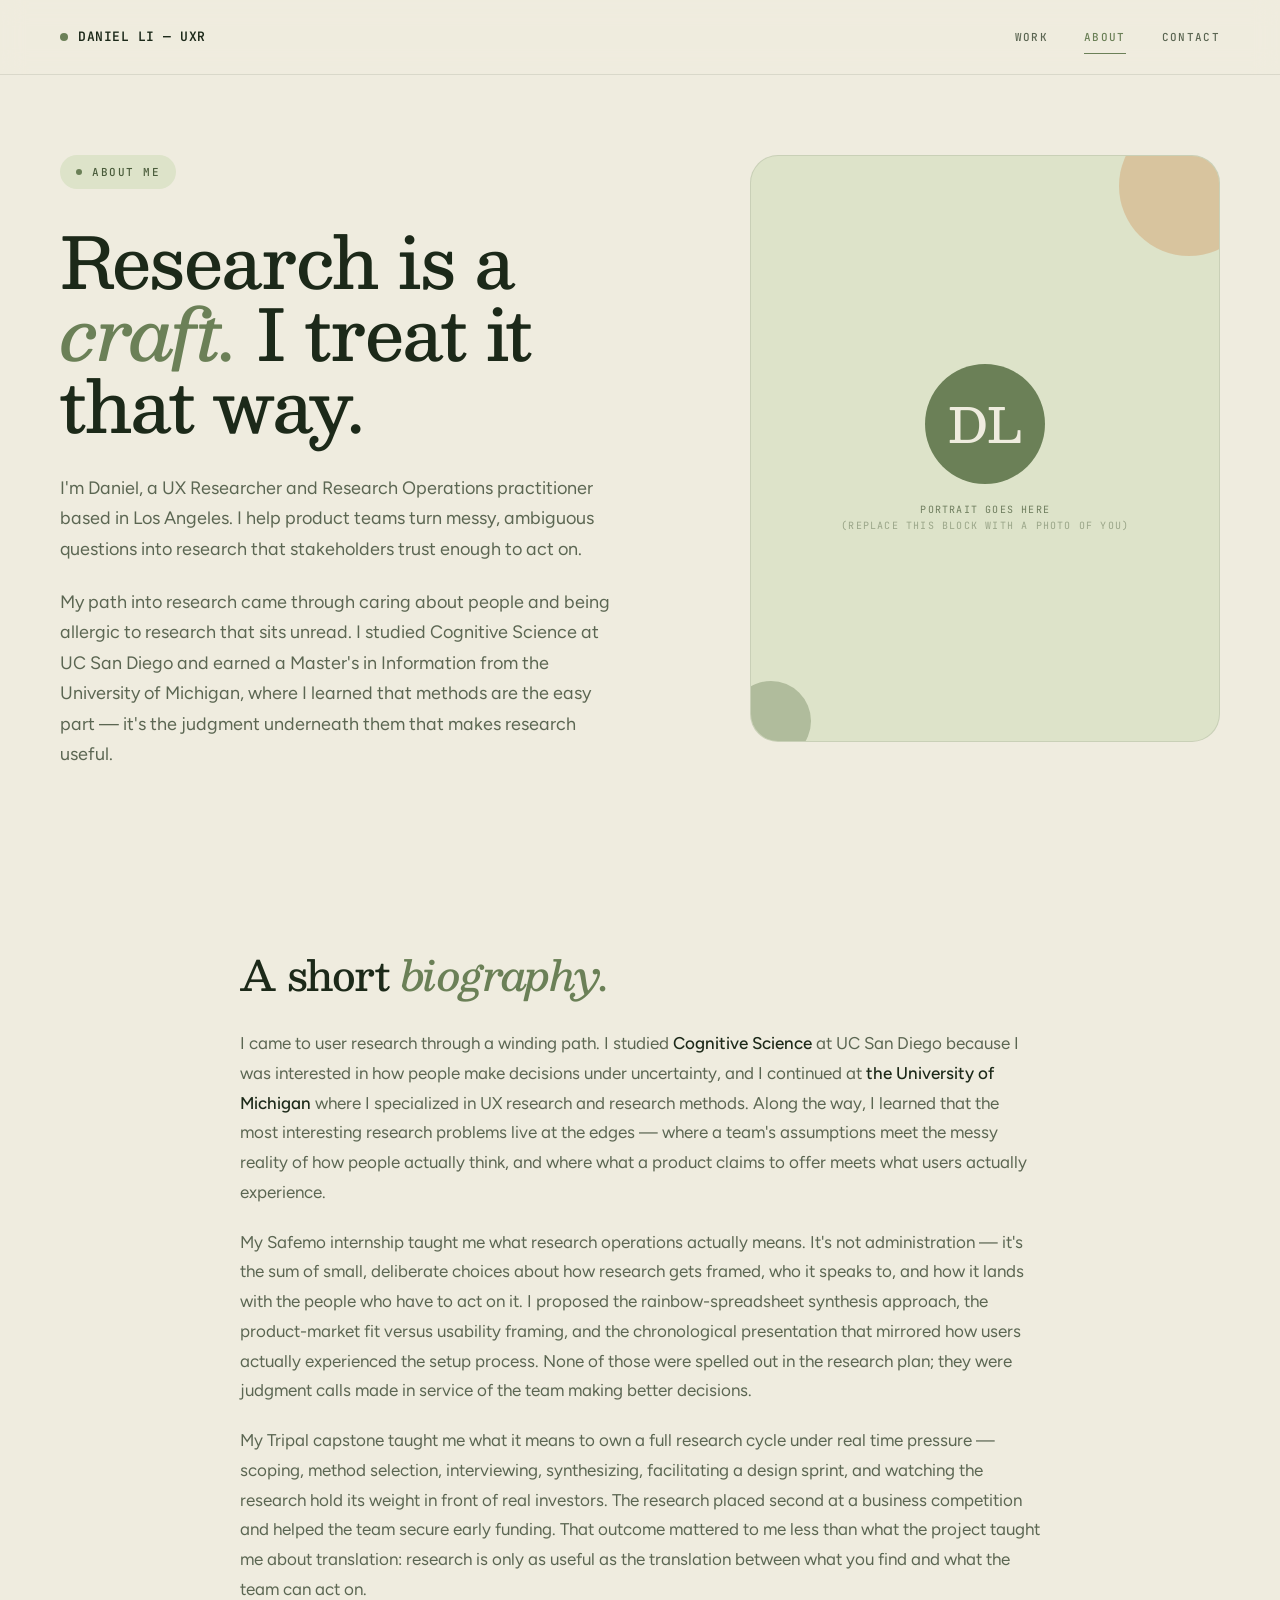
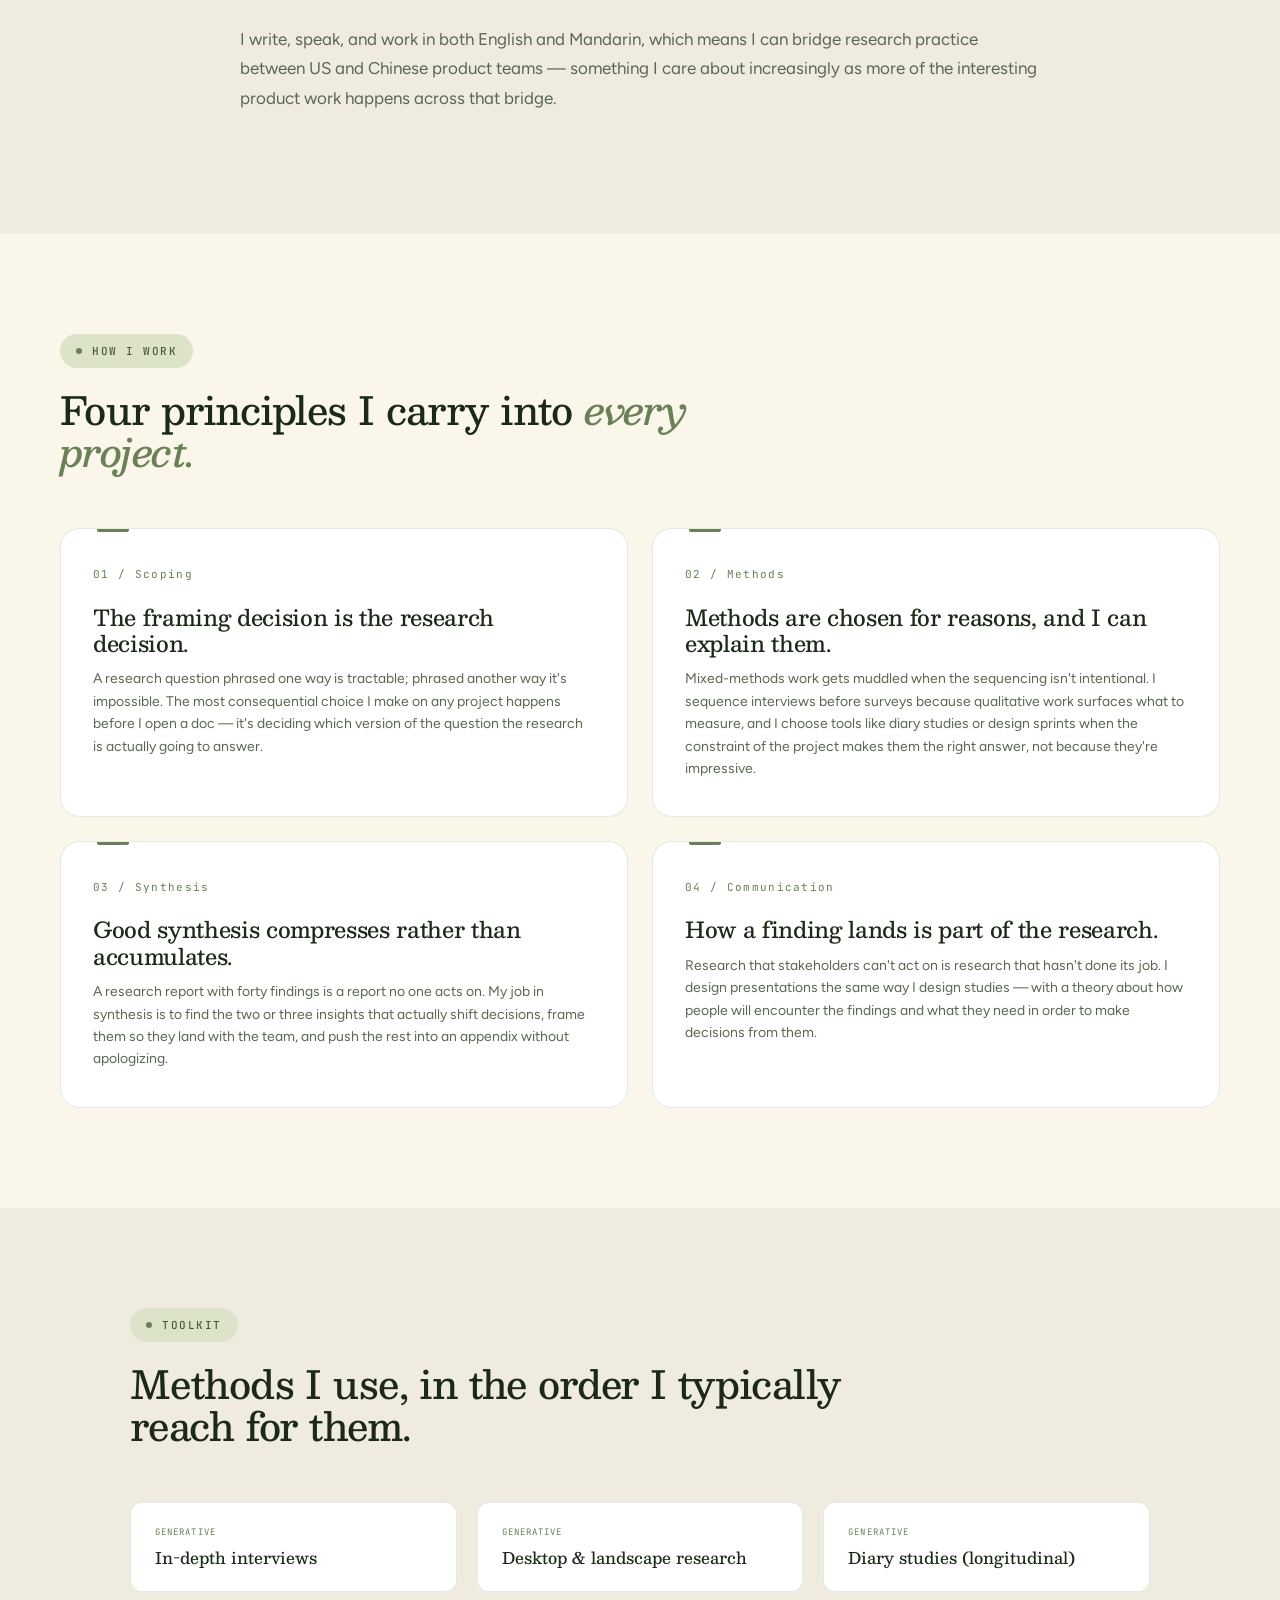
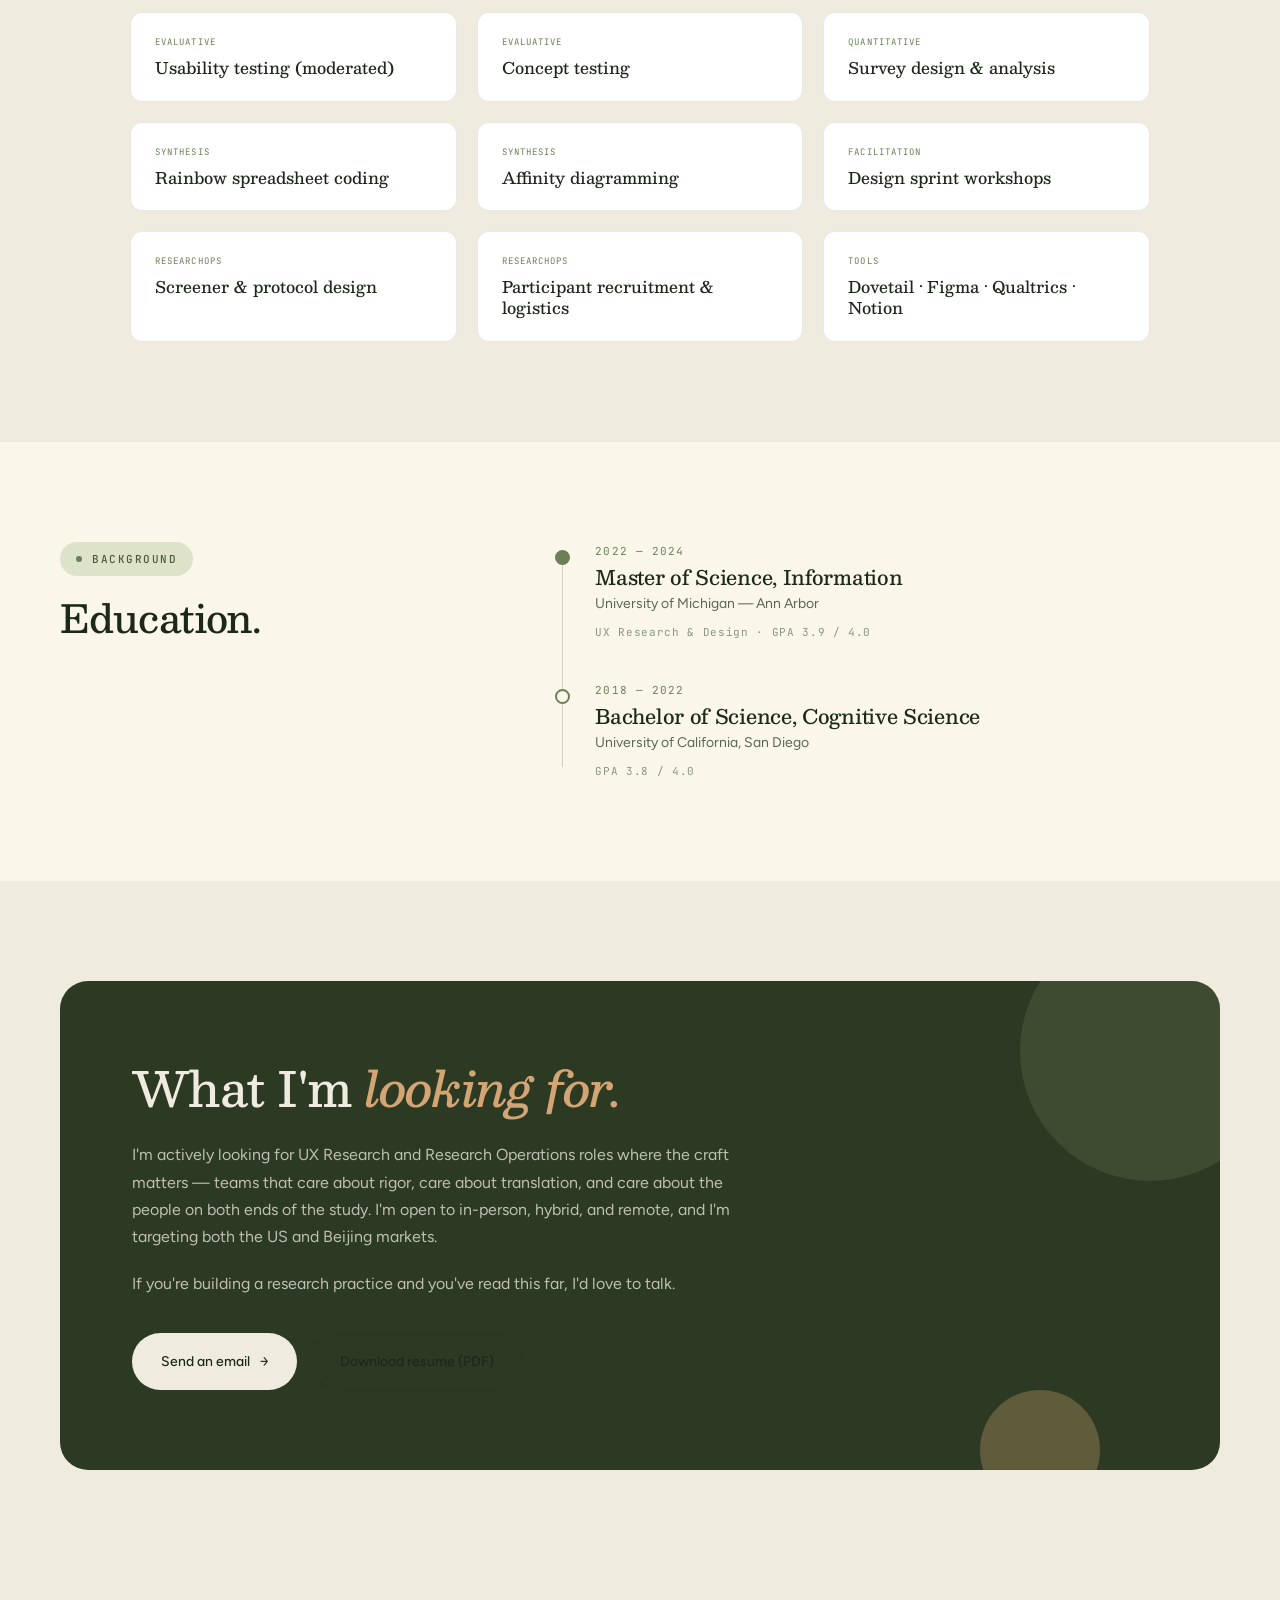
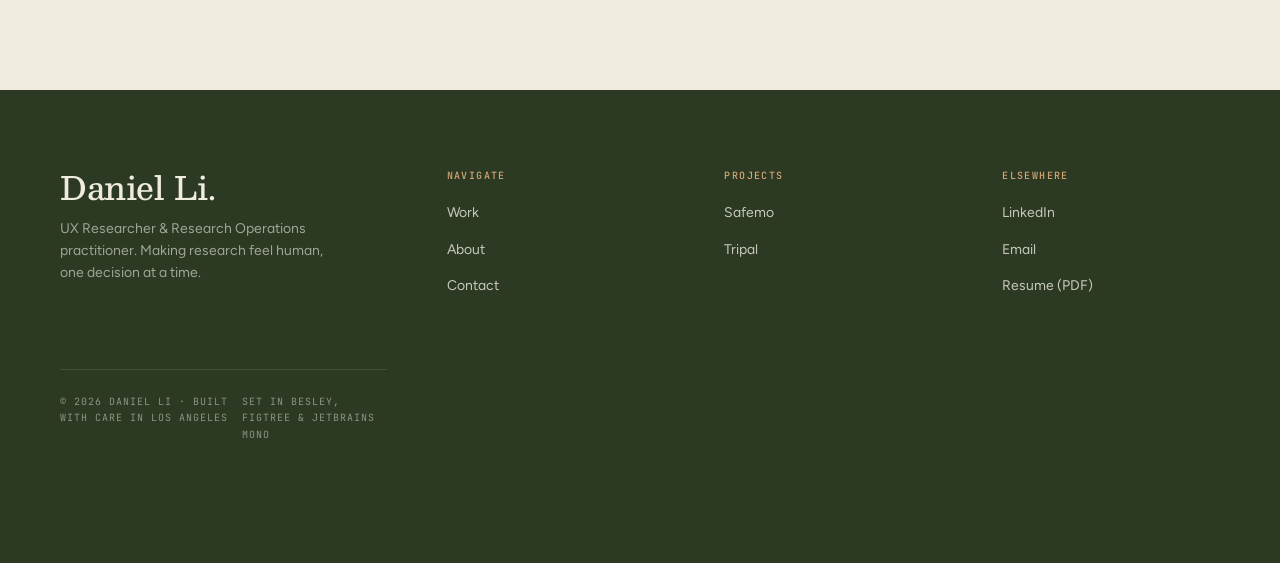
==== about.html @ e018b762 "Add files via upload" ====
<!DOCTYPE html>
<html lang="en">
<head>
<meta charset="UTF-8">
<meta name="viewport" content="width=device-width, initial-scale=1.0">
<title>About — Daniel Li</title>
<meta name="description" content="About Daniel Li — UX Researcher and Research Operations practitioner. Background, approach, methods, and what I'm looking for.">
<link rel="preconnect" href="https://fonts.googleapis.com">
<link rel="preconnect" href="https://fonts.gstatic.com" crossorigin>
<link href="https://fonts.googleapis.com/css2?family=Besley:ital,wght@0,400;0,500;0,600;0,700;1,400;1,500;1,600&family=Figtree:wght@400;500;600;700&family=JetBrains+Mono:wght@400;500;600&display=swap" rel="stylesheet">
<link rel="stylesheet" href="styles.css">
<style>
  /* -------- About Hero -------- */
  .about-hero {
    padding: 80px 0 60px;
  }
  .about-hero .container {
    display: grid;
    grid-template-columns: 1.3fr 1fr;
    gap: 80px;
    align-items: start;
  }
  .about-hero .text .eyebrow { margin-bottom: 36px; }
  .about-hero h1 {
    font-size: clamp(2.75rem, 5.5vw, 4.75rem);
    line-height: 1.02;
    letter-spacing: -0.02em;
    margin-bottom: 32px;
    max-width: 720px;
  }
  .about-hero h1 em { color: var(--primary); }
  .about-hero .lede {
    font-size: 18px;
    line-height: 1.7;
    color: var(--ink-2);
    max-width: 560px;
    margin-bottom: 22px;
  }

  /* Portrait placeholder */
  .portrait-frame {
    position: relative;
    aspect-ratio: 4 / 5;
    border-radius: var(--radius-xl);
    overflow: hidden;
    background: var(--bg-sage);
    border: 1px solid var(--border);
  }
  .portrait-frame .placeholder {
    position: absolute;
    inset: 0;
    display: flex;
    flex-direction: column;
    align-items: center;
    justify-content: center;
    gap: 18px;
    color: var(--primary-dark);
    text-align: center;
    padding: 32px;
  }
  .portrait-frame .placeholder .avatar {
    width: 120px;
    height: 120px;
    border-radius: 50%;
    background: var(--primary);
    display: flex;
    align-items: center;
    justify-content: center;
    font-family: var(--font-display);
    font-size: 3rem;
    font-weight: 500;
    color: var(--bg);
  }
  .portrait-frame .placeholder .note {
    font-family: var(--font-mono);
    font-size: 10px;
    letter-spacing: 0.12em;
    text-transform: uppercase;
    color: var(--primary-dark);
    opacity: 0.75;
    line-height: 1.6;
  }
  .portrait-frame .decor-a {
    position: absolute;
    top: -40px;
    right: -40px;
    width: 140px;
    height: 140px;
    border-radius: 50%;
    background: var(--accent);
    opacity: 0.5;
  }
  .portrait-frame .decor-b {
    position: absolute;
    bottom: -20px;
    left: -20px;
    width: 80px;
    height: 80px;
    border-radius: 50%;
    background: var(--primary);
    opacity: 0.4;
  }

  /* -------- Bio sections -------- */
  .bio-section {
    padding: 100px 0;
  }
  .bio-section .container {
    max-width: 880px;
  }
  .bio-section h2 {
    font-size: clamp(1.875rem, 3.2vw, 2.75rem);
    margin-bottom: 32px;
  }
  .bio-section h2 em { color: var(--primary); }
  .bio-section p {
    font-size: 17px;
    line-height: 1.75;
    color: var(--ink-2);
    margin-bottom: 1.25rem;
  }
  .bio-section p strong { color: var(--ink); font-weight: 500; }

  /* -------- Section headers -------- */
  .section-head {
    margin-bottom: 56px;
  }
  .section-head .eyebrow { margin-bottom: 20px; }
  .section-head h2 {
    font-size: clamp(1.75rem, 3vw, 2.5rem);
    max-width: 720px;
  }

  /* -------- Approach (expanded) -------- */
  .approach-deep {
    padding: 100px 0;
    background: var(--bg-alt);
  }
  .approach-grid {
    display: grid;
    grid-template-columns: repeat(2, 1fr);
    gap: 24px;
  }
  .approach-tile {
    background: var(--bg-card);
    border: 1px solid var(--border);
    border-radius: var(--radius-lg);
    padding: 36px 32px;
    position: relative;
  }
  .approach-tile .num {
    font-family: var(--font-mono);
    font-size: 11px;
    letter-spacing: 0.12em;
    color: var(--primary);
    margin-bottom: 20px;
    display: block;
  }
  .approach-tile h3 {
    font-family: var(--font-display);
    font-size: 1.375rem;
    font-weight: 500;
    margin-bottom: 12px;
    line-height: 1.2;
  }
  .approach-tile p {
    font-size: 14px;
    line-height: 1.6;
    color: var(--ink-2);
    margin: 0;
  }
  .approach-tile .accent-line {
    position: absolute;
    top: 0;
    left: 36px;
    width: 32px;
    height: 3px;
    background: var(--primary);
    border-radius: 0 0 2px 2px;
  }

  /* -------- Methods -------- */
  .methods-section {
    padding: 100px 0;
  }
  .methods-section .container {
    max-width: 1100px;
  }
  .methods-grid {
    display: grid;
    grid-template-columns: repeat(3, 1fr);
    gap: 20px;
  }
  .method-pill {
    padding: 22px 24px;
    background: var(--bg-card);
    border: 1px solid var(--border);
    border-radius: var(--radius-md);
    transition: border-color 0.3s, background 0.3s;
  }
  .method-pill:hover {
    border-color: var(--primary);
    background: var(--bg-sage);
  }
  .method-pill .method-label {
    font-family: var(--font-mono);
    font-size: 9px;
    letter-spacing: 0.12em;
    text-transform: uppercase;
    color: var(--primary);
    margin-bottom: 8px;
  }
  .method-pill .method-name {
    font-family: var(--font-display);
    font-size: 1rem;
    font-weight: 500;
    color: var(--ink);
    line-height: 1.3;
  }

  /* -------- Education / Timeline -------- */
  .edu-section {
    padding: 100px 0;
    background: var(--bg-alt);
  }
  .edu-section .container {
    display: grid;
    grid-template-columns: 1fr 1.6fr;
    gap: 80px;
  }
  .edu-timeline {
    position: relative;
  }
  .edu-timeline::before {
    content: '';
    position: absolute;
    left: 7px;
    top: 14px;
    bottom: 14px;
    width: 1px;
    background: var(--border-strong);
  }
  .edu-item {
    position: relative;
    padding-left: 40px;
    padding-bottom: 40px;
  }
  .edu-item:last-child { padding-bottom: 0; }
  .edu-item::before {
    content: '';
    position: absolute;
    left: 0;
    top: 8px;
    width: 15px;
    height: 15px;
    border-radius: 50%;
    background: var(--bg-alt);
    border: 2px solid var(--primary);
  }
  .edu-item:first-child::before {
    background: var(--primary);
  }
  .edu-item .edu-year {
    font-family: var(--font-mono);
    font-size: 11px;
    letter-spacing: 0.1em;
    color: var(--primary);
    margin-bottom: 6px;
  }
  .edu-item h4 {
    font-family: var(--font-display);
    font-size: 1.25rem;
    font-weight: 500;
    margin-bottom: 4px;
  }
  .edu-item .school {
    font-size: 14px;
    color: var(--ink-2);
    margin-bottom: 8px;
  }
  .edu-item .gpa {
    font-family: var(--font-mono);
    font-size: 11px;
    color: var(--ink-3);
    letter-spacing: 0.06em;
  }

  /* -------- What I'm looking for -------- */
  .looking-section {
    padding: 100px 0;
  }
  .looking-section .inner {
    background: var(--primary-deep);
    color: var(--bg);
    border-radius: var(--radius-xl);
    padding: 80px 72px;
    position: relative;
    overflow: hidden;
  }
  .looking-section .inner h2 {
    color: var(--bg);
    font-size: clamp(2rem, 3.8vw, 3rem);
    max-width: 720px;
    margin-bottom: 28px;
    position: relative;
    z-index: 1;
  }
  .looking-section .inner h2 em { color: var(--accent); }
  .looking-section .inner p {
    font-size: 16px;
    color: rgba(239, 236, 223, 0.75);
    max-width: 620px;
    line-height: 1.7;
    margin-bottom: 1.25rem;
    position: relative;
    z-index: 1;
  }
  .looking-section .inner .decor-a {
    position: absolute;
    top: -60px;
    right: -60px;
    width: 260px;
    height: 260px;
    border-radius: 50%;
    background: var(--primary);
    opacity: 0.25;
  }
  .looking-section .inner .decor-b {
    position: absolute;
    bottom: -40px;
    right: 120px;
    width: 120px;
    height: 120px;
    border-radius: 50%;
    background: var(--accent);
    opacity: 0.3;
  }
  .looking-section .cta-row {
    display: flex;
    gap: 14px;
    margin-top: 36px;
    flex-wrap: wrap;
    position: relative;
    z-index: 1;
  }
  .looking-section .btn-primary {
    background: var(--bg);
    color: var(--ink);
  }
  .looking-section .btn-primary:hover {
    background: var(--accent);
  }

  /* -------- Responsive -------- */
  @media (max-width: 980px) {
    .about-hero { padding: 50px 0 40px; }
    .about-hero .container {
      grid-template-columns: 1fr;
      gap: 50px;
    }
    .portrait-frame { max-width: 440px; }
    .bio-section, .approach-deep, .methods-section, .edu-section, .looking-section { padding: 70px 0; }
    .approach-grid { grid-template-columns: 1fr; }
    .methods-grid { grid-template-columns: repeat(2, 1fr); }
    .edu-section .container {
      grid-template-columns: 1fr;
      gap: 40px;
    }
    .looking-section .inner { padding: 56px 40px; }
  }
  @media (max-width: 600px) {
    .methods-grid { grid-template-columns: 1fr; }
  }
</style>
</head>
<body>

<!-- ============ HEADER ============ -->
<header class="site-header">
  <nav class="nav">
    <a href="index.html" class="nav-logo">Daniel Li — UXR</a>
    <div class="nav-links">
      <a href="index.html">Work</a>
      <a href="about.html" class="active">About</a>
      <a href="contact.html">Contact</a>
    </div>
  </nav>
</header>

<!-- ============ HERO ============ -->
<section class="about-hero">
  <div class="container">
    <div class="text">
      <div class="eyebrow">About me</div>
      <h1>Research is a <em>craft.</em> I treat it that way.</h1>
      <p class="lede">I'm Daniel, a UX Researcher and Research Operations practitioner based in Los Angeles. I help product teams turn messy, ambiguous questions into research that stakeholders trust enough to act on.</p>
      <p class="lede">My path into research came through caring about people and being allergic to research that sits unread. I studied Cognitive Science at UC San Diego and earned a Master's in Information from the University of Michigan, where I learned that methods are the easy part — it's the judgment underneath them that makes research useful.</p>
    </div>
    <div class="portrait-frame">
      <div class="decor-a"></div>
      <div class="decor-b"></div>
      <div class="placeholder">
        <div class="avatar">DL</div>
        <div class="note">
          Portrait goes here<br>
          <span style="opacity: 0.6;">(replace this block with a photo of you)</span>
        </div>
      </div>
    </div>
  </div>
</section>

<!-- ============ BIO ============ -->
<section class="bio-section">
  <div class="container">
    <h2>A short <em>biography.</em></h2>
    <p>I came to user research through a winding path. I studied <strong>Cognitive Science</strong> at UC San Diego because I was interested in how people make decisions under uncertainty, and I continued at <strong>the University of Michigan</strong> where I specialized in UX research and research methods. Along the way, I learned that the most interesting research problems live at the edges — where a team's assumptions meet the messy reality of how people actually think, and where what a product claims to offer meets what users actually experience.</p>
    <p>My Safemo internship taught me what research operations actually means. It's not administration — it's the sum of small, deliberate choices about how research gets framed, who it speaks to, and how it lands with the people who have to act on it. I proposed the rainbow-spreadsheet synthesis approach, the product-market fit versus usability framing, and the chronological presentation that mirrored how users actually experienced the setup process. None of those were spelled out in the research plan; they were judgment calls made in service of the team making better decisions.</p>
    <p>My Tripal capstone taught me what it means to own a full research cycle under real time pressure — scoping, method selection, interviewing, synthesizing, facilitating a design sprint, and watching the research hold its weight in front of real investors. The research placed second at a business competition and helped the team secure early funding. That outcome mattered to me less than what the project taught me about translation: research is only as useful as the translation between what you find and what the team can act on.</p>
    <p>I write, speak, and work in both English and Mandarin, which means I can bridge research practice between US and Chinese product teams — something I care about increasingly as more of the interesting product work happens across that bridge.</p>
  </div>
</section>

<!-- ============ APPROACH ============ -->
<section class="approach-deep">
  <div class="container">
    <div class="section-head">
      <div class="eyebrow">How I work</div>
      <h2>Four principles I carry into <em>every project.</em></h2>
    </div>
    <div class="approach-grid">
      <div class="approach-tile">
        <span class="accent-line"></span>
        <span class="num">01 / Scoping</span>
        <h3>The framing decision is the research decision.</h3>
        <p>A research question phrased one way is tractable; phrased another way it's impossible. The most consequential choice I make on any project happens before I open a doc — it's deciding which version of the question the research is actually going to answer.</p>
      </div>
      <div class="approach-tile">
        <span class="accent-line"></span>
        <span class="num">02 / Methods</span>
        <h3>Methods are chosen for reasons, and I can explain them.</h3>
        <p>Mixed-methods work gets muddled when the sequencing isn't intentional. I sequence interviews before surveys because qualitative work surfaces what to measure, and I choose tools like diary studies or design sprints when the constraint of the project makes them the right answer, not because they're impressive.</p>
      </div>
      <div class="approach-tile">
        <span class="accent-line"></span>
        <span class="num">03 / Synthesis</span>
        <h3>Good synthesis compresses rather than accumulates.</h3>
        <p>A research report with forty findings is a report no one acts on. My job in synthesis is to find the two or three insights that actually shift decisions, frame them so they land with the team, and push the rest into an appendix without apologizing.</p>
      </div>
      <div class="approach-tile">
        <span class="accent-line"></span>
        <span class="num">04 / Communication</span>
        <h3>How a finding lands is part of the research.</h3>
        <p>Research that stakeholders can't act on is research that hasn't done its job. I design presentations the same way I design studies — with a theory about how people will encounter the findings and what they need in order to make decisions from them.</p>
      </div>
    </div>
  </div>
</section>

<!-- ============ METHODS ============ -->
<section class="methods-section">
  <div class="container">
    <div class="section-head">
      <div class="eyebrow">Toolkit</div>
      <h2>Methods I use, in the order I typically reach for them.</h2>
    </div>
    <div class="methods-grid">
      <div class="method-pill">
        <div class="method-label">Generative</div>
        <div class="method-name">In-depth interviews</div>
      </div>
      <div class="method-pill">
        <div class="method-label">Generative</div>
        <div class="method-name">Desktop &amp; landscape research</div>
      </div>
      <div class="method-pill">
        <div class="method-label">Generative</div>
        <div class="method-name">Diary studies (longitudinal)</div>
      </div>
      <div class="method-pill">
        <div class="method-label">Evaluative</div>
        <div class="method-name">Usability testing (moderated)</div>
      </div>
      <div class="method-pill">
        <div class="method-label">Evaluative</div>
        <div class="method-name">Concept testing</div>
      </div>
      <div class="method-pill">
        <div class="method-label">Quantitative</div>
        <div class="method-name">Survey design &amp; analysis</div>
      </div>
      <div class="method-pill">
        <div class="method-label">Synthesis</div>
        <div class="method-name">Rainbow spreadsheet coding</div>
      </div>
      <div class="method-pill">
        <div class="method-label">Synthesis</div>
        <div class="method-name">Affinity diagramming</div>
      </div>
      <div class="method-pill">
        <div class="method-label">Facilitation</div>
        <div class="method-name">Design sprint workshops</div>
      </div>
      <div class="method-pill">
        <div class="method-label">ResearchOps</div>
        <div class="method-name">Screener &amp; protocol design</div>
      </div>
      <div class="method-pill">
        <div class="method-label">ResearchOps</div>
        <div class="method-name">Participant recruitment &amp; logistics</div>
      </div>
      <div class="method-pill">
        <div class="method-label">Tools</div>
        <div class="method-name">Dovetail · Figma · Qualtrics · Notion</div>
      </div>
    </div>
  </div>
</section>

<!-- ============ EDUCATION ============ -->
<section class="edu-section">
  <div class="container">
    <div>
      <div class="section-head" style="margin-bottom: 0;">
        <div class="eyebrow">Background</div>
        <h2>Education.</h2>
      </div>
    </div>
    <div class="edu-timeline">
      <div class="edu-item">
        <div class="edu-year">2022 — 2024</div>
        <h4>Master of Science, Information</h4>
        <div class="school">University of Michigan — Ann Arbor</div>
        <div class="gpa">UX Research &amp; Design · GPA 3.9 / 4.0</div>
      </div>
      <div class="edu-item">
        <div class="edu-year">2018 — 2022</div>
        <h4>Bachelor of Science, Cognitive Science</h4>
        <div class="school">University of California, San Diego</div>
        <div class="gpa">GPA 3.8 / 4.0</div>
      </div>
    </div>
  </div>
</section>

<!-- ============ LOOKING FOR ============ -->
<section class="looking-section">
  <div class="container">
    <div class="inner">
      <h2>What I'm <em>looking for.</em></h2>
      <p>I'm actively looking for UX Research and Research Operations roles where the craft matters — teams that care about rigor, care about translation, and care about the people on both ends of the study. I'm open to in-person, hybrid, and remote, and I'm targeting both the US and Beijing markets.</p>
      <p>If you're building a research practice and you've read this far, I'd love to talk.</p>
      <div class="cta-row">
        <a href="mailto:your.email@example.com" class="btn btn-primary">Send an email <span class="arrow">→</span></a>
        <a href="#" class="btn btn-secondary">Download resume (PDF)</a>
      </div>
      <div class="decor-a"></div>
      <div class="decor-b"></div>
    </div>
  </div>
</section>

<!-- ============ FOOTER ============ -->
<footer class="site-footer">
  <div class="container">
    <div class="footer-intro">
      <h3>Daniel Li.</h3>
      <p class="tagline">UX Researcher &amp; Research Operations practitioner. Making research feel human, one decision at a time.</p>
    </div>
    <div class="footer-col">
      <h4>Navigate</h4>
      <ul>
        <li><a href="index.html">Work</a></li>
        <li><a href="about.html">About</a></li>
        <li><a href="contact.html">Contact</a></li>
      </ul>
    </div>
    <div class="footer-col">
      <h4>Projects</h4>
      <ul>
        <li><a href="safemo.html">Safemo</a></li>
        <li><a href="tripal.html">Tripal</a></li>
      </ul>
    </div>
    <div class="footer-col">
      <h4>Elsewhere</h4>
      <ul>
        <li><a href="#">LinkedIn</a></li>
        <li><a href="#">Email</a></li>
        <li><a href="#">Resume (PDF)</a></li>
      </ul>
    </div>
    <div class="colophon">
      <span>© 2026 Daniel Li · Built with care in Los Angeles</span>
      <span>Set in Besley, Figtree &amp; JetBrains Mono</span>
    </div>
  </div>
</footer>

</body>
</html>
---- styles.css ----
/* ==========================================================================
   DANIEL LI — UXR PORTFOLIO
   Shared stylesheet · Palette C: Moss & Oat
   ========================================================================== */

/* -------- CSS Variables -------- */
:root {
  /* Color — Moss & Oat palette */
  --bg:            #EFECDF;
  --bg-alt:        #FAF7EA;
  --bg-card:       #FFFFFF;
  --bg-sage:       #DDE3C9;
  --bg-apricot:    #F5E4CE;

  --primary:       #6B8057;
  --primary-dark:  #4A5C3B;
  --primary-deep:  #2D3A23;

  --accent:        #D4A574;
  --accent-dark:   #A67840;

  --ink:           #1C2919;
  --ink-2:         #5B6652;
  --ink-3:         #8A9780;
  --ink-4:         #B5BCA8;

  --border:        rgba(28, 41, 25, 0.10);
  --border-strong: rgba(28, 41, 25, 0.18);

  /* Typography */
  --font-display: 'Besley', Georgia, serif;
  --font-body:    'Figtree', -apple-system, BlinkMacSystemFont, sans-serif;
  --font-mono:    'JetBrains Mono', 'Courier New', monospace;

  /* Scale */
  --radius-sm: 4px;
  --radius-md: 12px;
  --radius-lg: 20px;
  --radius-xl: 28px;
  --radius-pill: 999px;

  --container: 1240px;
  --container-narrow: 880px;
}

/* -------- Reset -------- */
*, *::before, *::after {
  margin: 0;
  padding: 0;
  box-sizing: border-box;
}

html {
  scroll-behavior: smooth;
  -webkit-text-size-adjust: 100%;
}

body {
  font-family: var(--font-body);
  font-size: 16px;
  line-height: 1.65;
  color: var(--ink);
  background: var(--bg);
  -webkit-font-smoothing: antialiased;
  -moz-osx-font-smoothing: grayscale;
  font-feature-settings: 'ss01', 'cv11';
}

img, svg { display: block; max-width: 100%; }
a { color: inherit; text-decoration: none; }
button { font: inherit; cursor: pointer; background: none; border: none; color: inherit; }

/* -------- Typography -------- */
h1, h2, h3, h4 {
  font-family: var(--font-display);
  font-weight: 500;
  letter-spacing: -0.015em;
  line-height: 1.1;
  color: var(--ink);
}

h1 { font-size: clamp(2.5rem, 5.5vw, 5rem); }
h2 { font-size: clamp(1.875rem, 3.5vw, 2.75rem); }
h3 { font-size: clamp(1.375rem, 2vw, 1.75rem); }
h4 { font-size: 1.125rem; }

em { font-style: italic; color: var(--primary); }

p { margin-bottom: 1rem; color: var(--ink-2); }
p:last-child { margin-bottom: 0; }

/* Utility */
.container {
  max-width: var(--container);
  margin: 0 auto;
  padding: 0 40px;
}
.container-narrow {
  max-width: var(--container-narrow);
  margin: 0 auto;
  padding: 0 40px;
}

.mono-label {
  font-family: var(--font-mono);
  font-size: 11px;
  letter-spacing: 0.12em;
  text-transform: uppercase;
  color: var(--ink-3);
  font-weight: 500;
}

.eyebrow {
  display: inline-flex;
  align-items: center;
  gap: 10px;
  font-family: var(--font-mono);
  font-size: 11px;
  font-weight: 500;
  letter-spacing: 0.14em;
  text-transform: uppercase;
  color: var(--primary-dark);
  background: var(--bg-sage);
  padding: 8px 16px;
  border-radius: var(--radius-pill);
}
.eyebrow::before {
  content: '';
  width: 6px; height: 6px;
  background: var(--primary);
  border-radius: 50%;
}

/* -------- Header / Nav -------- */
.site-header {
  position: sticky;
  top: 0;
  z-index: 50;
  background: rgba(239, 236, 223, 0.88);
  backdrop-filter: blur(12px);
  -webkit-backdrop-filter: blur(12px);
  border-bottom: 1px solid var(--border);
}
.nav {
  max-width: var(--container);
  margin: 0 auto;
  padding: 22px 40px;
  display: flex;
  justify-content: space-between;
  align-items: center;
}
.nav-logo {
  font-family: var(--font-mono);
  font-size: 13px;
  font-weight: 600;
  letter-spacing: 0.04em;
  text-transform: uppercase;
  color: var(--ink);
  display: inline-flex;
  align-items: center;
  gap: 10px;
}
.nav-logo::before {
  content: '';
  width: 8px; height: 8px;
  background: var(--primary);
  border-radius: 50%;
}
.nav-links {
  display: flex;
  gap: 36px;
  align-items: center;
}
.nav-links a {
  font-family: var(--font-mono);
  font-size: 11px;
  font-weight: 500;
  letter-spacing: 0.12em;
  text-transform: uppercase;
  color: var(--ink-2);
  position: relative;
  padding: 6px 0;
  transition: color 0.2s;
}
.nav-links a:hover, .nav-links a.active { color: var(--primary); }
.nav-links a.active::after {
  content: '';
  position: absolute;
  bottom: -2px;
  left: 0;
  right: 0;
  height: 1px;
  background: var(--primary);
}

/* -------- Footer -------- */
.site-footer {
  background: var(--primary-deep);
  color: var(--bg);
  padding: 80px 0 40px;
  margin-top: 120px;
}
.site-footer .container {
  display: grid;
  grid-template-columns: 1.5fr 1fr 1fr 1fr;
  gap: 60px;
  margin-bottom: 80px;
}
.site-footer h3 {
  font-family: var(--font-display);
  font-size: 2rem;
  color: var(--bg);
  margin-bottom: 12px;
  font-weight: 500;
}
.site-footer .tagline {
  font-size: 14px;
  color: rgba(239, 236, 223, 0.6);
  max-width: 280px;
  line-height: 1.6;
}
.site-footer .footer-col h4 {
  font-family: var(--font-mono);
  font-size: 10px;
  font-weight: 500;
  letter-spacing: 0.14em;
  text-transform: uppercase;
  color: var(--accent);
  margin-bottom: 18px;
}
.site-footer .footer-col ul { list-style: none; }
.site-footer .footer-col ul li { margin-bottom: 10px; }
.site-footer .footer-col a {
  font-size: 14px;
  color: rgba(239, 236, 223, 0.8);
  transition: color 0.2s;
}
.site-footer .footer-col a:hover { color: var(--accent); }
.site-footer .colophon {
  border-top: 1px solid rgba(239, 236, 223, 0.12);
  padding-top: 24px;
  display: flex;
  justify-content: space-between;
  font-family: var(--font-mono);
  font-size: 10px;
  letter-spacing: 0.1em;
  text-transform: uppercase;
  color: rgba(239, 236, 223, 0.5);
}

/* -------- Buttons -------- */
.btn {
  display: inline-flex;
  align-items: center;
  gap: 10px;
  padding: 16px 28px;
  border-radius: var(--radius-pill);
  font-size: 14px;
  font-weight: 500;
  font-family: var(--font-body);
  transition: all 0.25s ease;
  border: 1px solid transparent;
  cursor: pointer;
}
.btn-primary {
  background: var(--primary-deep);
  color: var(--bg);
}
.btn-primary:hover {
  background: var(--primary);
  transform: translateY(-1px);
}
.btn-secondary {
  background: transparent;
  color: var(--ink);
  border-color: var(--border-strong);
}
.btn-secondary:hover {
  background: var(--primary-deep);
  color: var(--bg);
  border-color: var(--primary-deep);
}
.btn .arrow {
  transition: transform 0.25s;
  font-family: var(--font-mono);
}
.btn:hover .arrow { transform: translateX(3px); }

/* -------- Sections -------- */
section { position: relative; }
.section-divider {
  max-width: var(--container);
  margin: 0 auto;
  padding: 0 40px;
}
.section-divider hr {
  border: none;
  height: 1px;
  background: var(--border);
}

/* -------- Shared card component -------- */
.card {
  background: var(--bg-card);
  border: 1px solid var(--border);
  border-radius: var(--radius-lg);
  padding: 32px;
  transition: transform 0.3s ease, box-shadow 0.3s ease, border-color 0.3s ease;
}

/* -------- Responsive -------- */
@media (max-width: 900px) {
  .container, .container-narrow { padding: 0 24px; }
  .nav { padding: 18px 24px; }
  .nav-links { gap: 22px; }
  .nav-links a { font-size: 10px; }
  .site-footer { padding: 60px 0 30px; }
  .site-footer .container {
    grid-template-columns: 1fr 1fr;
    gap: 40px;
    margin-bottom: 40px;
  }
  .site-footer .footer-intro { grid-column: 1 / 3; }
  .site-footer .colophon {
    flex-direction: column;
    gap: 8px;
  }
}

@media (max-width: 600px) {
  body { font-size: 15px; }
  .nav-links { gap: 16px; }
  .nav-logo { font-size: 11px; }
  .nav-logo::before { width: 6px; height: 6px; }
}
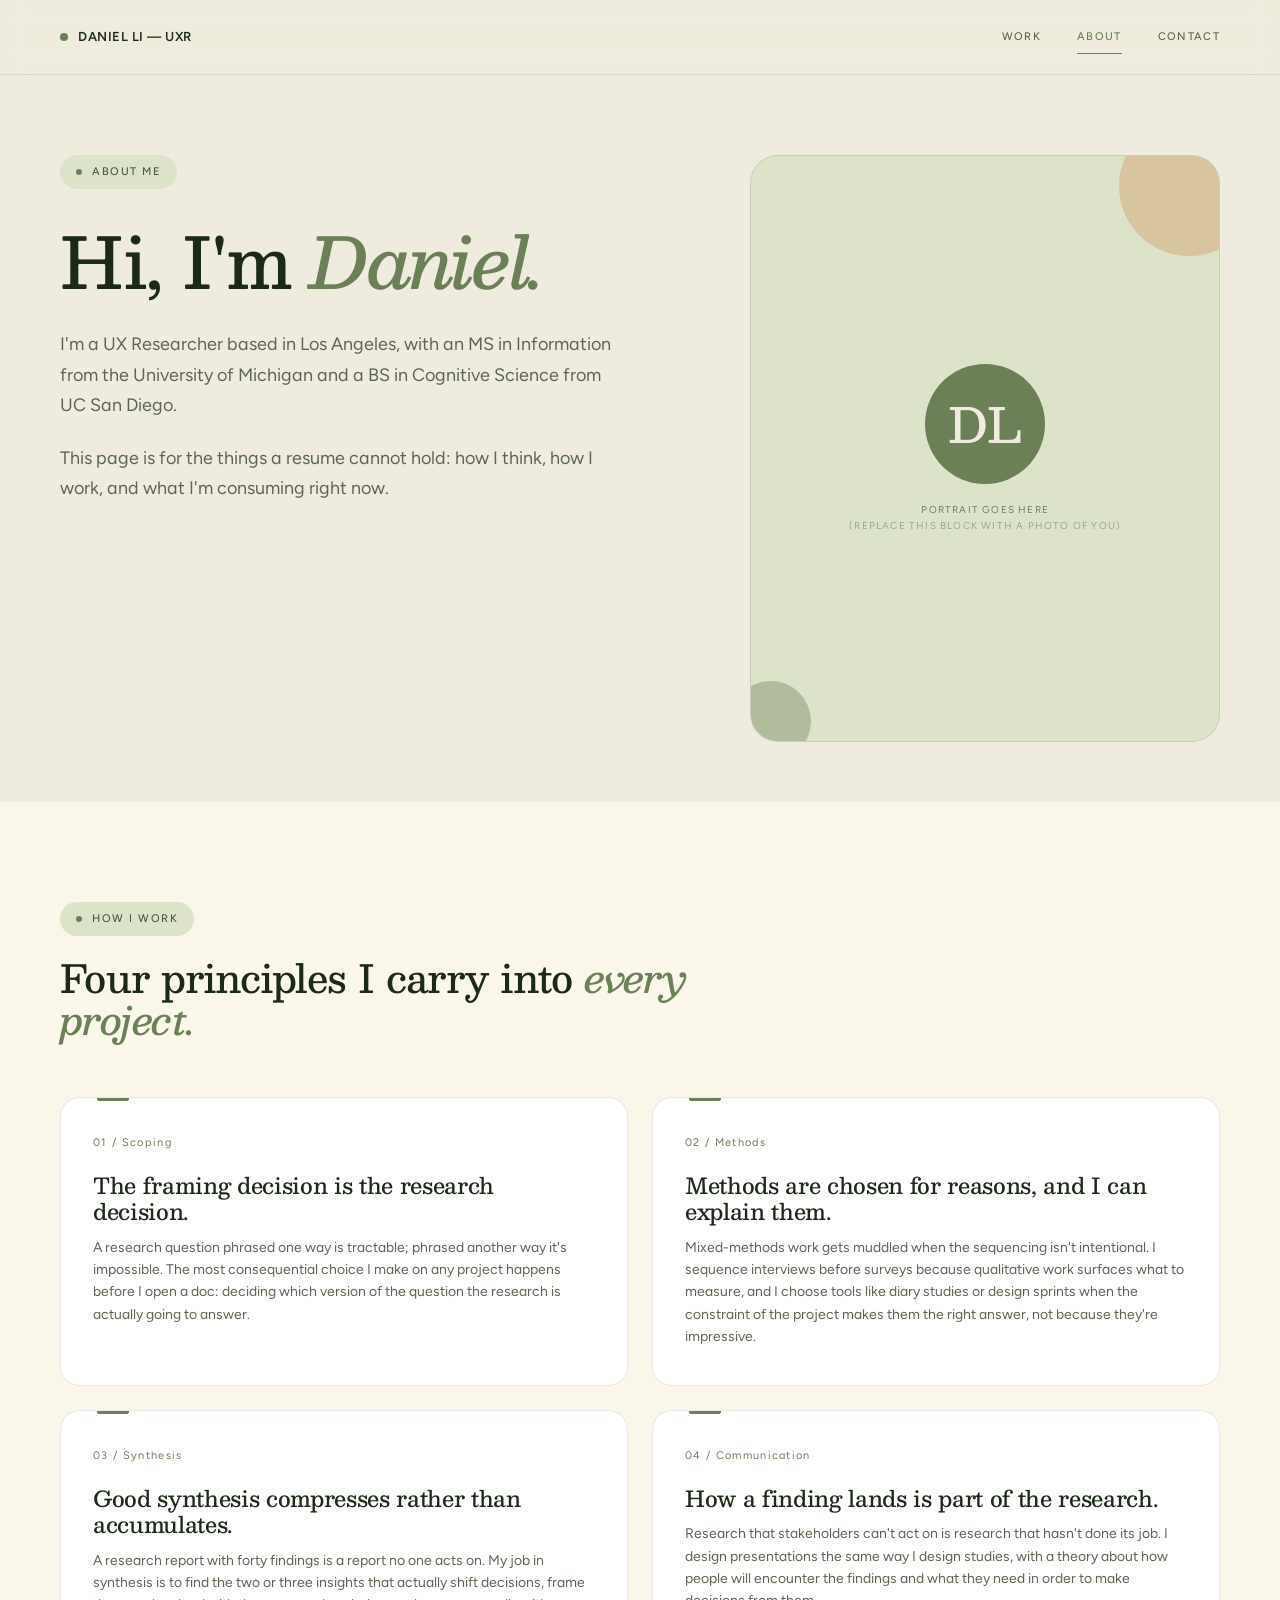
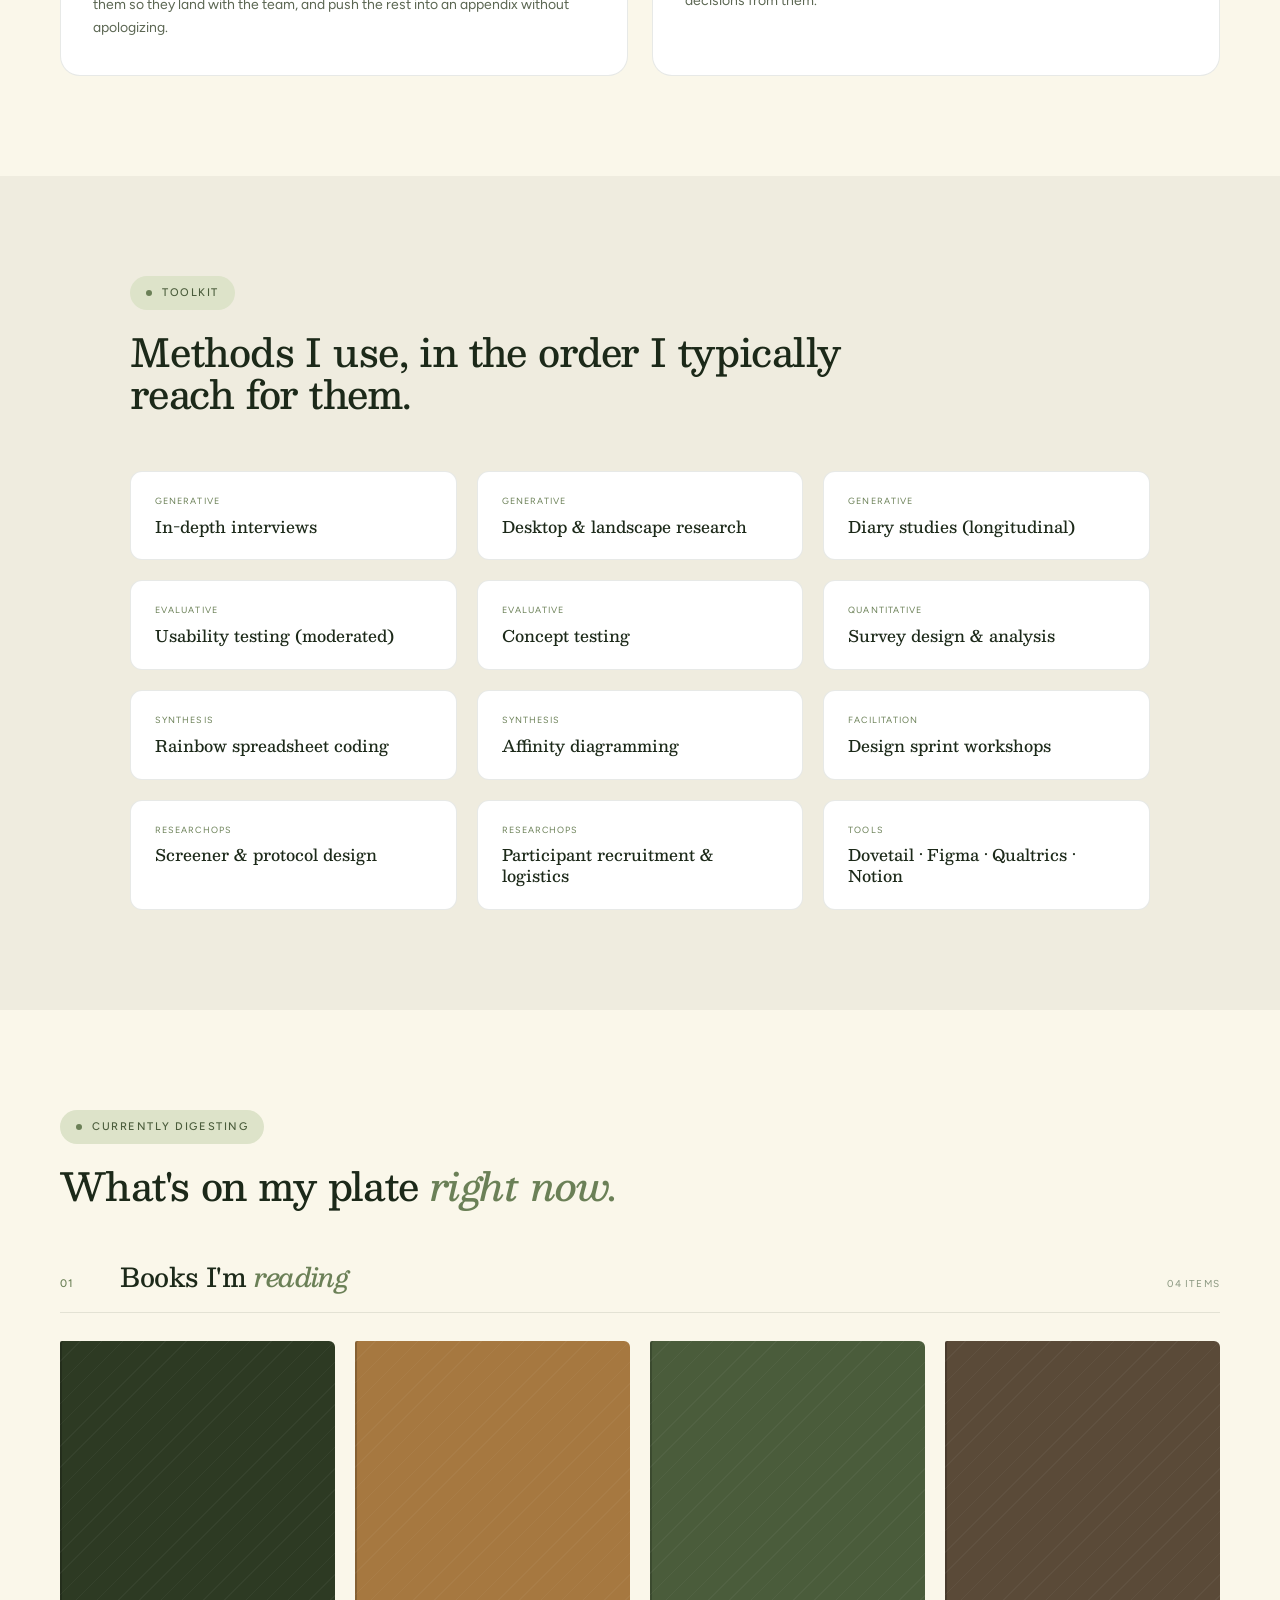
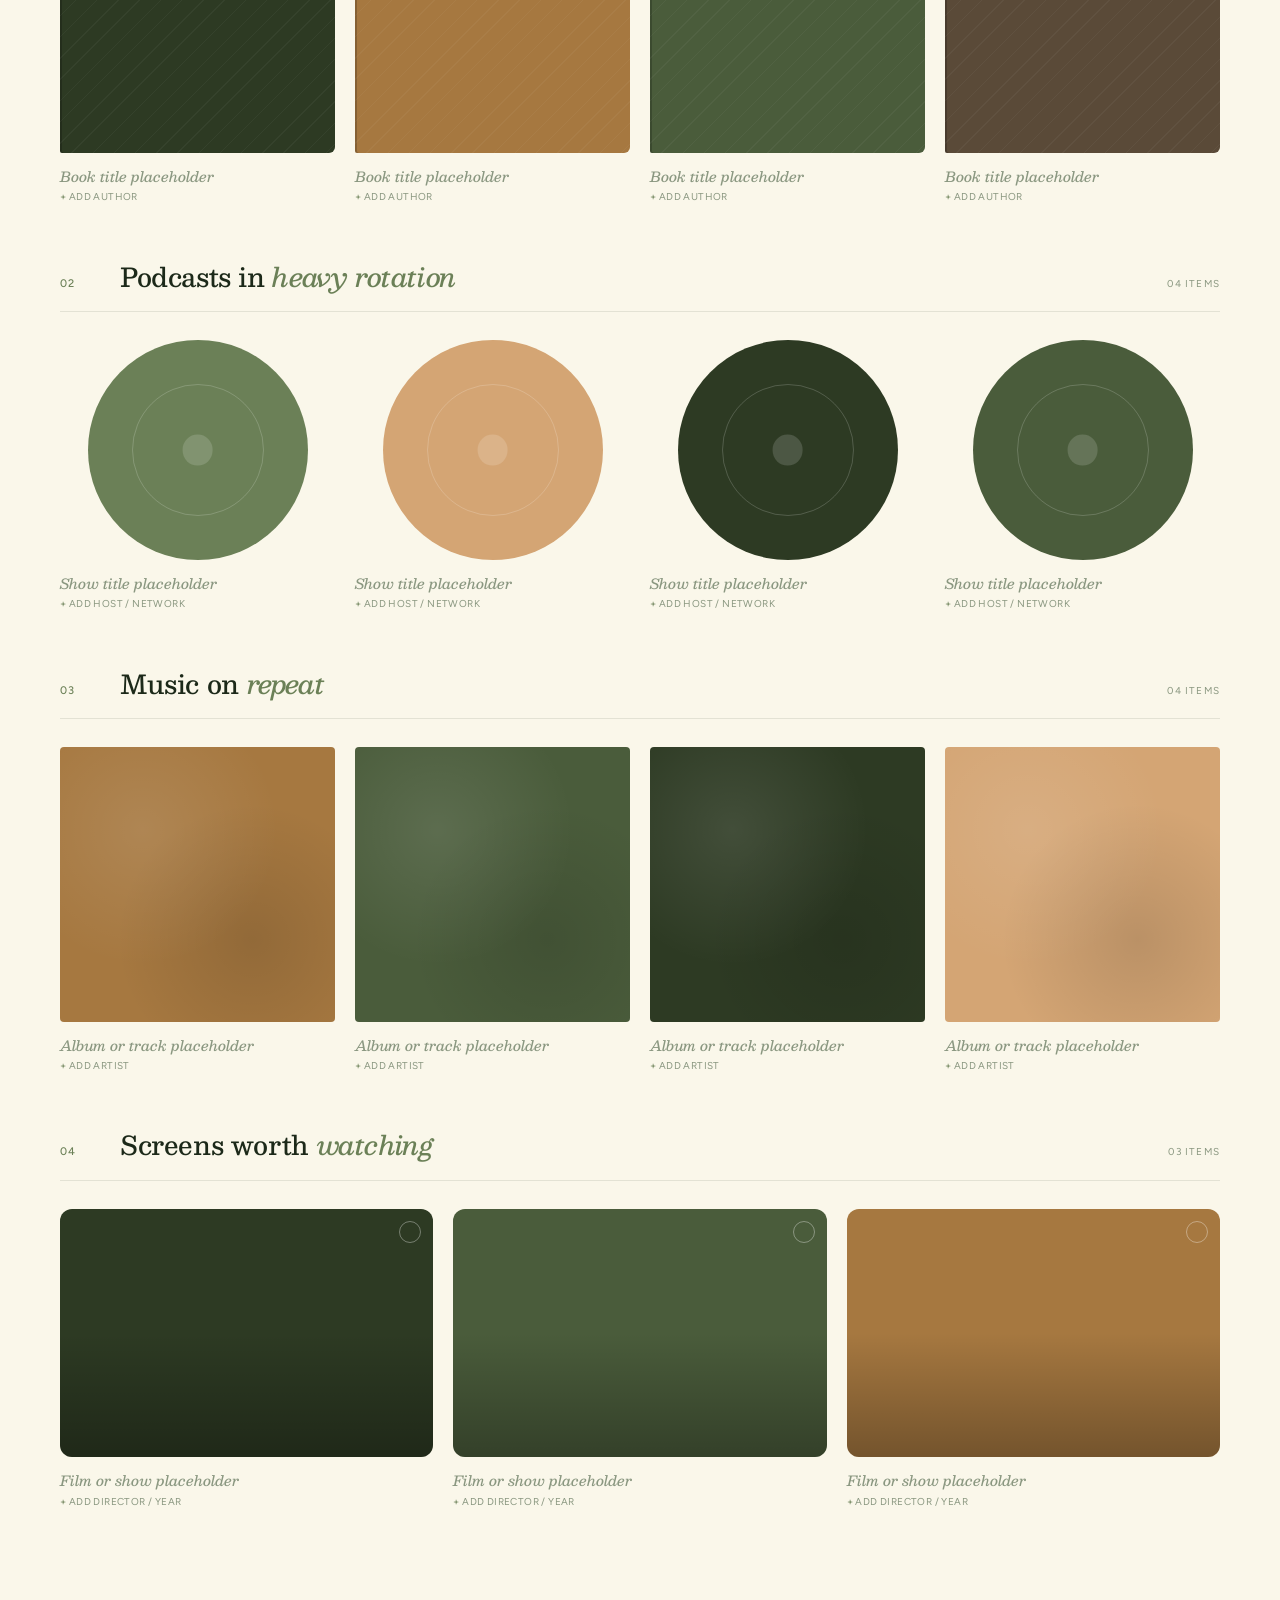
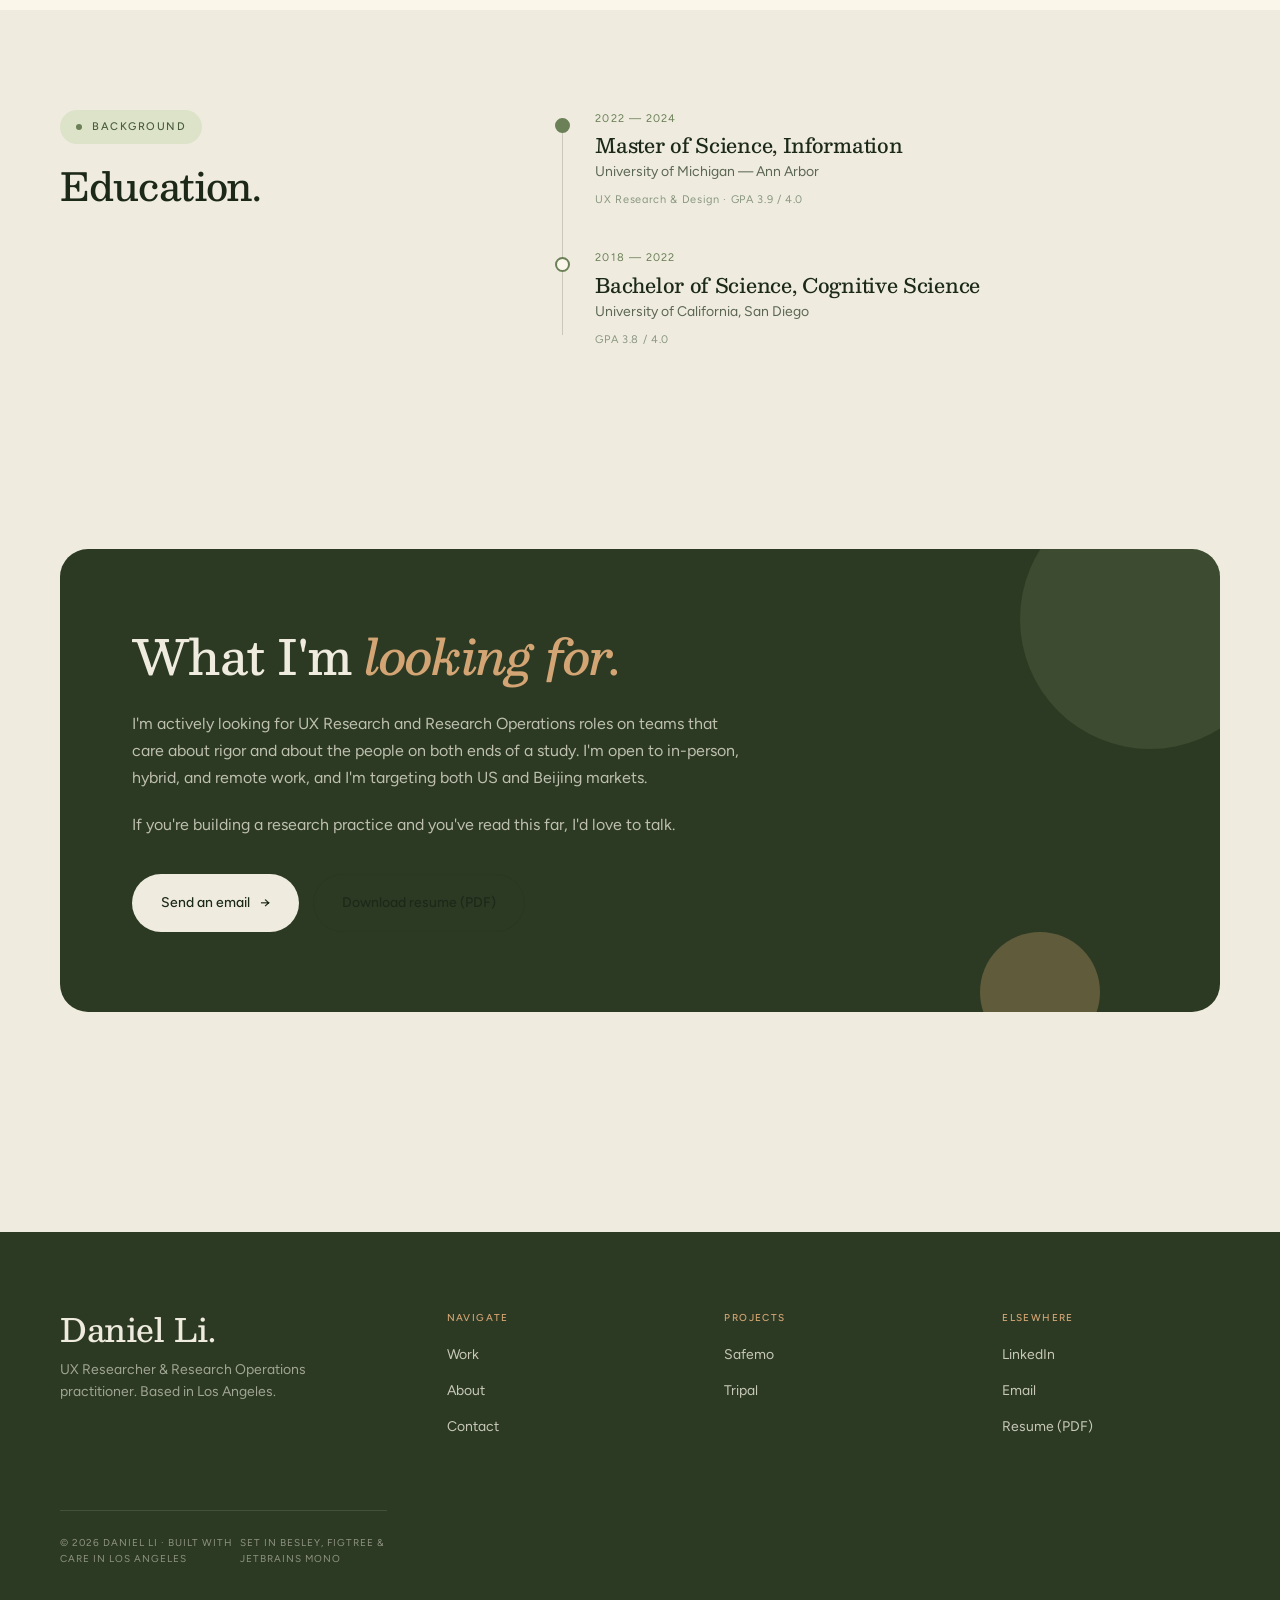
==== commit fcb1ab93: "Add files via upload" ====
--- a/about.html
+++ b/about.html
@@ -218,10 +218,214 @@
     line-height: 1.3;
   }
 
+  /* -------- What I'm Digesting -------- */
+  .digesting-section {
+    padding: 100px 0;
+    background: var(--bg-alt);
+  }
+  .digesting-category {
+    margin-bottom: 56px;
+  }
+  .digesting-category:last-child { margin-bottom: 0; }
+  .digesting-category-header {
+    display: grid;
+    grid-template-columns: 40px 1fr auto;
+    gap: 20px;
+    align-items: baseline;
+    margin-bottom: 28px;
+    padding-bottom: 18px;
+    border-bottom: 1px solid var(--border);
+  }
+  .digesting-category-header .cat-num {
+    font-family: var(--font-mono);
+    font-size: 11px;
+    letter-spacing: 0.12em;
+    color: var(--primary);
+    font-weight: 500;
+  }
+  .digesting-category-header h3 {
+    font-family: var(--font-display);
+    font-size: 1.625rem;
+    font-weight: 500;
+    line-height: 1.15;
+    color: var(--ink);
+    margin: 0;
+  }
+  .digesting-category-header h3 em {
+    color: var(--primary);
+    font-style: italic;
+  }
+  .digesting-category-header .cat-count {
+    font-family: var(--font-mono);
+    font-size: 10px;
+    letter-spacing: 0.12em;
+    text-transform: uppercase;
+    color: var(--ink-3);
+  }
+
+  .digesting-items {
+    display: grid;
+    gap: 20px;
+  }
+
+  /* Each category gets its own item shape */
+  .digesting-items.books { grid-template-columns: repeat(4, 1fr); }
+  .digesting-items.podcasts { grid-template-columns: repeat(4, 1fr); }
+  .digesting-items.music { grid-template-columns: repeat(4, 1fr); }
+  .digesting-items.film { grid-template-columns: repeat(3, 1fr); }
+
+  .dig-item {
+    cursor: pointer;
+    transition: transform 0.3s ease;
+  }
+  .dig-item:hover { transform: translateY(-3px); }
+
+  /* Book items: tall rectangles */
+  .dig-item.book .cover {
+    aspect-ratio: 2 / 3;
+    border-radius: 2px 6px 6px 2px;
+    position: relative;
+    overflow: hidden;
+    margin-bottom: 14px;
+    box-shadow: inset 2px 0 0 rgba(0, 0, 0, 0.2);
+  }
+  .dig-item.book .cover::before {
+    content: '';
+    position: absolute;
+    inset: 0;
+    background-image: repeating-linear-gradient(
+      135deg,
+      transparent 0,
+      transparent 14px,
+      rgba(255, 255, 255, 0.04) 14px,
+      rgba(255, 255, 255, 0.04) 15px
+    );
+  }
+
+  /* Podcast items: circles */
+  .dig-item.podcast .cover {
+    aspect-ratio: 1 / 1;
+    border-radius: 50%;
+    position: relative;
+    overflow: hidden;
+    margin-bottom: 14px;
+    max-width: 80%;
+    margin-left: auto;
+    margin-right: auto;
+  }
+  .dig-item.podcast .cover::before {
+    content: '';
+    position: absolute;
+    inset: 20%;
+    border-radius: 50%;
+    border: 1px solid rgba(255, 255, 255, 0.18);
+  }
+  .dig-item.podcast .cover::after {
+    content: '';
+    position: absolute;
+    top: 50%;
+    left: 50%;
+    transform: translate(-50%, -50%);
+    width: 14%;
+    height: 14%;
+    border-radius: 50%;
+    background: rgba(255, 255, 255, 0.15);
+  }
+
+  /* Music items: squares */
+  .dig-item.music .cover {
+    aspect-ratio: 1 / 1;
+    border-radius: var(--radius-sm);
+    position: relative;
+    overflow: hidden;
+    margin-bottom: 14px;
+  }
+  .dig-item.music .cover::before {
+    content: '';
+    position: absolute;
+    inset: 0;
+    background-image:
+      radial-gradient(circle at 30% 30%, rgba(255,255,255,0.1) 0%, transparent 50%),
+      radial-gradient(circle at 70% 70%, rgba(0,0,0,0.12) 0%, transparent 50%);
+  }
+
+  /* Film items: wide rectangles */
+  .dig-item.film .cover {
+    aspect-ratio: 3 / 2;
+    border-radius: var(--radius-md);
+    position: relative;
+    overflow: hidden;
+    margin-bottom: 14px;
+  }
+  .dig-item.film .cover::before {
+    content: '';
+    position: absolute;
+    inset: 0;
+    background: linear-gradient(to top, rgba(0,0,0,0.3), transparent 50%);
+  }
+  .dig-item.film .cover::after {
+    content: '';
+    position: absolute;
+    top: 12px;
+    right: 12px;
+    width: 22px;
+    height: 22px;
+    border-radius: 50%;
+    border: 1.5px solid rgba(255,255,255,0.35);
+  }
+
+  /* Color variations per item (so placeholders are visually varied) */
+  .dig-item.book:nth-child(1) .cover { background: var(--primary-deep); }
+  .dig-item.book:nth-child(2) .cover { background: var(--accent-dark); }
+  .dig-item.book:nth-child(3) .cover { background: var(--primary-dark); }
+  .dig-item.book:nth-child(4) .cover { background: #5a4a38; }
+
+  .dig-item.podcast:nth-child(1) .cover { background: var(--primary); }
+  .dig-item.podcast:nth-child(2) .cover { background: var(--accent); }
+  .dig-item.podcast:nth-child(3) .cover { background: var(--primary-deep); }
+  .dig-item.podcast:nth-child(4) .cover { background: var(--primary-dark); }
+
+  .dig-item.music:nth-child(1) .cover { background: var(--accent-dark); }
+  .dig-item.music:nth-child(2) .cover { background: var(--primary-dark); }
+  .dig-item.music:nth-child(3) .cover { background: var(--primary-deep); }
+  .dig-item.music:nth-child(4) .cover { background: var(--accent); }
+
+  .dig-item.film:nth-child(1) .cover { background: var(--primary-deep); }
+  .dig-item.film:nth-child(2) .cover { background: var(--primary-dark); }
+  .dig-item.film:nth-child(3) .cover { background: var(--accent-dark); }
+
+  .dig-item .dig-title {
+    font-family: var(--font-display);
+    font-size: 14px;
+    font-weight: 500;
+    line-height: 1.3;
+    color: var(--ink);
+    margin-bottom: 4px;
+  }
+  .dig-item .dig-meta {
+    font-family: var(--font-mono);
+    font-size: 10px;
+    letter-spacing: 0.04em;
+    color: var(--ink-3);
+    text-transform: uppercase;
+  }
+  .dig-item.placeholder .dig-title { color: var(--ink-3); font-style: italic; }
+  .dig-item.placeholder .dig-meta::before { content: "+ "; color: var(--primary); }
+
+  @media (max-width: 900px) {
+    .digesting-section { padding: 72px 0; }
+    .digesting-items.books,
+    .digesting-items.podcasts,
+    .digesting-items.music { grid-template-columns: repeat(2, 1fr); }
+    .digesting-items.film { grid-template-columns: 1fr; }
+    .digesting-category-header { grid-template-columns: 32px 1fr; }
+    .digesting-category-header .cat-count { display: none; }
+    .digesting-category-header h3 { font-size: 1.375rem; }
+  }
+
   /* -------- Education / Timeline -------- */
   .edu-section {
     padding: 100px 0;
-    background: var(--bg-alt);
   }
   .edu-section .container {
     display: grid;
@@ -392,9 +596,9 @@
   <div class="container">
     <div class="text">
       <div class="eyebrow">About me</div>
-      <h1>Research is a <em>craft.</em> I treat it that way.</h1>
-      <p class="lede">I'm Daniel, a UX Researcher and Research Operations practitioner based in Los Angeles. I help product teams turn messy, ambiguous questions into research that stakeholders trust enough to act on.</p>
-      <p class="lede">My path into research came through caring about people and being allergic to research that sits unread. I studied Cognitive Science at UC San Diego and earned a Master's in Information from the University of Michigan, where I learned that methods are the easy part — it's the judgment underneath them that makes research useful.</p>
+      <h1>Hi, I'm <em>Daniel.</em></h1>
+      <p class="lede">I'm a UX Researcher based in Los Angeles, with an MS in Information from the University of Michigan and a BS in Cognitive Science from UC San Diego.</p>
+      <p class="lede">This page is for the things a resume cannot hold: how I think, how I work, and what I'm consuming right now.</p>
     </div>
     <div class="portrait-frame">
       <div class="decor-a"></div>
@@ -410,17 +614,6 @@
   </div>
 </section>
 
-<!-- ============ BIO ============ -->
-<section class="bio-section">
-  <div class="container">
-    <h2>A short <em>biography.</em></h2>
-    <p>I came to user research through a winding path. I studied <strong>Cognitive Science</strong> at UC San Diego because I was interested in how people make decisions under uncertainty, and I continued at <strong>the University of Michigan</strong> where I specialized in UX research and research methods. Along the way, I learned that the most interesting research problems live at the edges — where a team's assumptions meet the messy reality of how people actually think, and where what a product claims to offer meets what users actually experience.</p>
-    <p>My Safemo internship taught me what research operations actually means. It's not administration — it's the sum of small, deliberate choices about how research gets framed, who it speaks to, and how it lands with the people who have to act on it. I proposed the rainbow-spreadsheet synthesis approach, the product-market fit versus usability framing, and the chronological presentation that mirrored how users actually experienced the setup process. None of those were spelled out in the research plan; they were judgment calls made in service of the team making better decisions.</p>
-    <p>My Tripal capstone taught me what it means to own a full research cycle under real time pressure — scoping, method selection, interviewing, synthesizing, facilitating a design sprint, and watching the research hold its weight in front of real investors. The research placed second at a business competition and helped the team secure early funding. That outcome mattered to me less than what the project taught me about translation: research is only as useful as the translation between what you find and what the team can act on.</p>
-    <p>I write, speak, and work in both English and Mandarin, which means I can bridge research practice between US and Chinese product teams — something I care about increasingly as more of the interesting product work happens across that bridge.</p>
-  </div>
-</section>
-
 <!-- ============ APPROACH ============ -->
 <section class="approach-deep">
   <div class="container">
@@ -433,7 +626,7 @@
         <span class="accent-line"></span>
         <span class="num">01 / Scoping</span>
         <h3>The framing decision is the research decision.</h3>
-        <p>A research question phrased one way is tractable; phrased another way it's impossible. The most consequential choice I make on any project happens before I open a doc — it's deciding which version of the question the research is actually going to answer.</p>
+        <p>A research question phrased one way is tractable; phrased another way it's impossible. The most consequential choice I make on any project happens before I open a doc: deciding which version of the question the research is actually going to answer.</p>
       </div>
       <div class="approach-tile">
         <span class="accent-line"></span>
@@ -451,7 +644,7 @@
         <span class="accent-line"></span>
         <span class="num">04 / Communication</span>
         <h3>How a finding lands is part of the research.</h3>
-        <p>Research that stakeholders can't act on is research that hasn't done its job. I design presentations the same way I design studies — with a theory about how people will encounter the findings and what they need in order to make decisions from them.</p>
+        <p>Research that stakeholders can't act on is research that hasn't done its job. I design presentations the same way I design studies, with a theory about how people will encounter the findings and what they need in order to make decisions from them.</p>
       </div>
     </div>
   </div>
@@ -512,6 +705,135 @@
       <div class="method-pill">
         <div class="method-label">Tools</div>
         <div class="method-name">Dovetail · Figma · Qualtrics · Notion</div>
+      </div>
+    </div>
+  </div>
+</section>
+
+<!-- ============ WHAT I'M DIGESTING ============ -->
+<section class="digesting-section">
+  <div class="container">
+    <div class="section-head">
+      <div class="eyebrow">Currently digesting</div>
+      <h2>What's on my plate <em>right now.</em></h2>
+    </div>
+
+    <!-- Books -->
+    <div class="digesting-category">
+      <div class="digesting-category-header">
+        <span class="cat-num">01</span>
+        <h3>Books I'm <em>reading</em></h3>
+        <span class="cat-count">04 items</span>
+      </div>
+      <div class="digesting-items books">
+        <div class="dig-item book placeholder">
+          <div class="cover"></div>
+          <div class="dig-title">Book title placeholder</div>
+          <div class="dig-meta">Add author</div>
+        </div>
+        <div class="dig-item book placeholder">
+          <div class="cover"></div>
+          <div class="dig-title">Book title placeholder</div>
+          <div class="dig-meta">Add author</div>
+        </div>
+        <div class="dig-item book placeholder">
+          <div class="cover"></div>
+          <div class="dig-title">Book title placeholder</div>
+          <div class="dig-meta">Add author</div>
+        </div>
+        <div class="dig-item book placeholder">
+          <div class="cover"></div>
+          <div class="dig-title">Book title placeholder</div>
+          <div class="dig-meta">Add author</div>
+        </div>
+      </div>
+    </div>
+
+    <!-- Podcasts -->
+    <div class="digesting-category">
+      <div class="digesting-category-header">
+        <span class="cat-num">02</span>
+        <h3>Podcasts in <em>heavy rotation</em></h3>
+        <span class="cat-count">04 items</span>
+      </div>
+      <div class="digesting-items podcasts">
+        <div class="dig-item podcast placeholder">
+          <div class="cover"></div>
+          <div class="dig-title">Show title placeholder</div>
+          <div class="dig-meta">Add host / network</div>
+        </div>
+        <div class="dig-item podcast placeholder">
+          <div class="cover"></div>
+          <div class="dig-title">Show title placeholder</div>
+          <div class="dig-meta">Add host / network</div>
+        </div>
+        <div class="dig-item podcast placeholder">
+          <div class="cover"></div>
+          <div class="dig-title">Show title placeholder</div>
+          <div class="dig-meta">Add host / network</div>
+        </div>
+        <div class="dig-item podcast placeholder">
+          <div class="cover"></div>
+          <div class="dig-title">Show title placeholder</div>
+          <div class="dig-meta">Add host / network</div>
+        </div>
+      </div>
+    </div>
+
+    <!-- Music -->
+    <div class="digesting-category">
+      <div class="digesting-category-header">
+        <span class="cat-num">03</span>
+        <h3>Music on <em>repeat</em></h3>
+        <span class="cat-count">04 items</span>
+      </div>
+      <div class="digesting-items music">
+        <div class="dig-item music placeholder">
+          <div class="cover"></div>
+          <div class="dig-title">Album or track placeholder</div>
+          <div class="dig-meta">Add artist</div>
+        </div>
+        <div class="dig-item music placeholder">
+          <div class="cover"></div>
+          <div class="dig-title">Album or track placeholder</div>
+          <div class="dig-meta">Add artist</div>
+        </div>
+        <div class="dig-item music placeholder">
+          <div class="cover"></div>
+          <div class="dig-title">Album or track placeholder</div>
+          <div class="dig-meta">Add artist</div>
+        </div>
+        <div class="dig-item music placeholder">
+          <div class="cover"></div>
+          <div class="dig-title">Album or track placeholder</div>
+          <div class="dig-meta">Add artist</div>
+        </div>
+      </div>
+    </div>
+
+    <!-- Film / TV -->
+    <div class="digesting-category">
+      <div class="digesting-category-header">
+        <span class="cat-num">04</span>
+        <h3>Screens worth <em>watching</em></h3>
+        <span class="cat-count">03 items</span>
+      </div>
+      <div class="digesting-items film">
+        <div class="dig-item film placeholder">
+          <div class="cover"></div>
+          <div class="dig-title">Film or show placeholder</div>
+          <div class="dig-meta">Add director / year</div>
+        </div>
+        <div class="dig-item film placeholder">
+          <div class="cover"></div>
+          <div class="dig-title">Film or show placeholder</div>
+          <div class="dig-meta">Add director / year</div>
+        </div>
+        <div class="dig-item film placeholder">
+          <div class="cover"></div>
+          <div class="dig-title">Film or show placeholder</div>
+          <div class="dig-meta">Add director / year</div>
+        </div>
       </div>
     </div>
   </div>
@@ -548,10 +870,10 @@
   <div class="container">
     <div class="inner">
       <h2>What I'm <em>looking for.</em></h2>
-      <p>I'm actively looking for UX Research and Research Operations roles where the craft matters — teams that care about rigor, care about translation, and care about the people on both ends of the study. I'm open to in-person, hybrid, and remote, and I'm targeting both the US and Beijing markets.</p>
+      <p>I'm actively looking for UX Research and Research Operations roles on teams that care about rigor and about the people on both ends of a study. I'm open to in-person, hybrid, and remote work, and I'm targeting both US and Beijing markets.</p>
       <p>If you're building a research practice and you've read this far, I'd love to talk.</p>
       <div class="cta-row">
-        <a href="mailto:your.email@example.com" class="btn btn-primary">Send an email <span class="arrow">→</span></a>
+        <a href="/cdn-cgi/l/email-protection#a5dccad0d78bc0c8c4ccc9e5c0ddc4c8d5c9c08bc6cac8" class="btn btn-primary">Send an email <span class="arrow">→</span></a>
         <a href="#" class="btn btn-secondary">Download resume (PDF)</a>
       </div>
       <div class="decor-a"></div>
@@ -565,7 +887,7 @@
   <div class="container">
     <div class="footer-intro">
       <h3>Daniel Li.</h3>
-      <p class="tagline">UX Researcher &amp; Research Operations practitioner. Making research feel human, one decision at a time.</p>
+      <p class="tagline">UX Researcher &amp; Research Operations practitioner. Based in Los Angeles.</p>
     </div>
     <div class="footer-col">
       <h4>Navigate</h4>
@@ -593,9 +915,4 @@
     <div class="colophon">
       <span>© 2026 Daniel Li · Built with care in Los Angeles</span>
       <span>Set in Besley, Figtree &amp; JetBrains Mono</span>
-    </div>
-  </div>
-</footer>
-
-</body>
-</html>
+  
--- a/styles.css
+++ b/styles.css
@@ -30,7 +30,7 @@
   /* Typography */
   --font-display: 'Besley', Georgia, serif;
   --font-body:    'Figtree', -apple-system, BlinkMacSystemFont, sans-serif;
-  --font-mono:    'JetBrains Mono', 'Courier New', monospace;
+  --font-mono:    'Figtree', 'Courier New', monospace;
 
   /* Scale */
   --radius-sm: 4px;
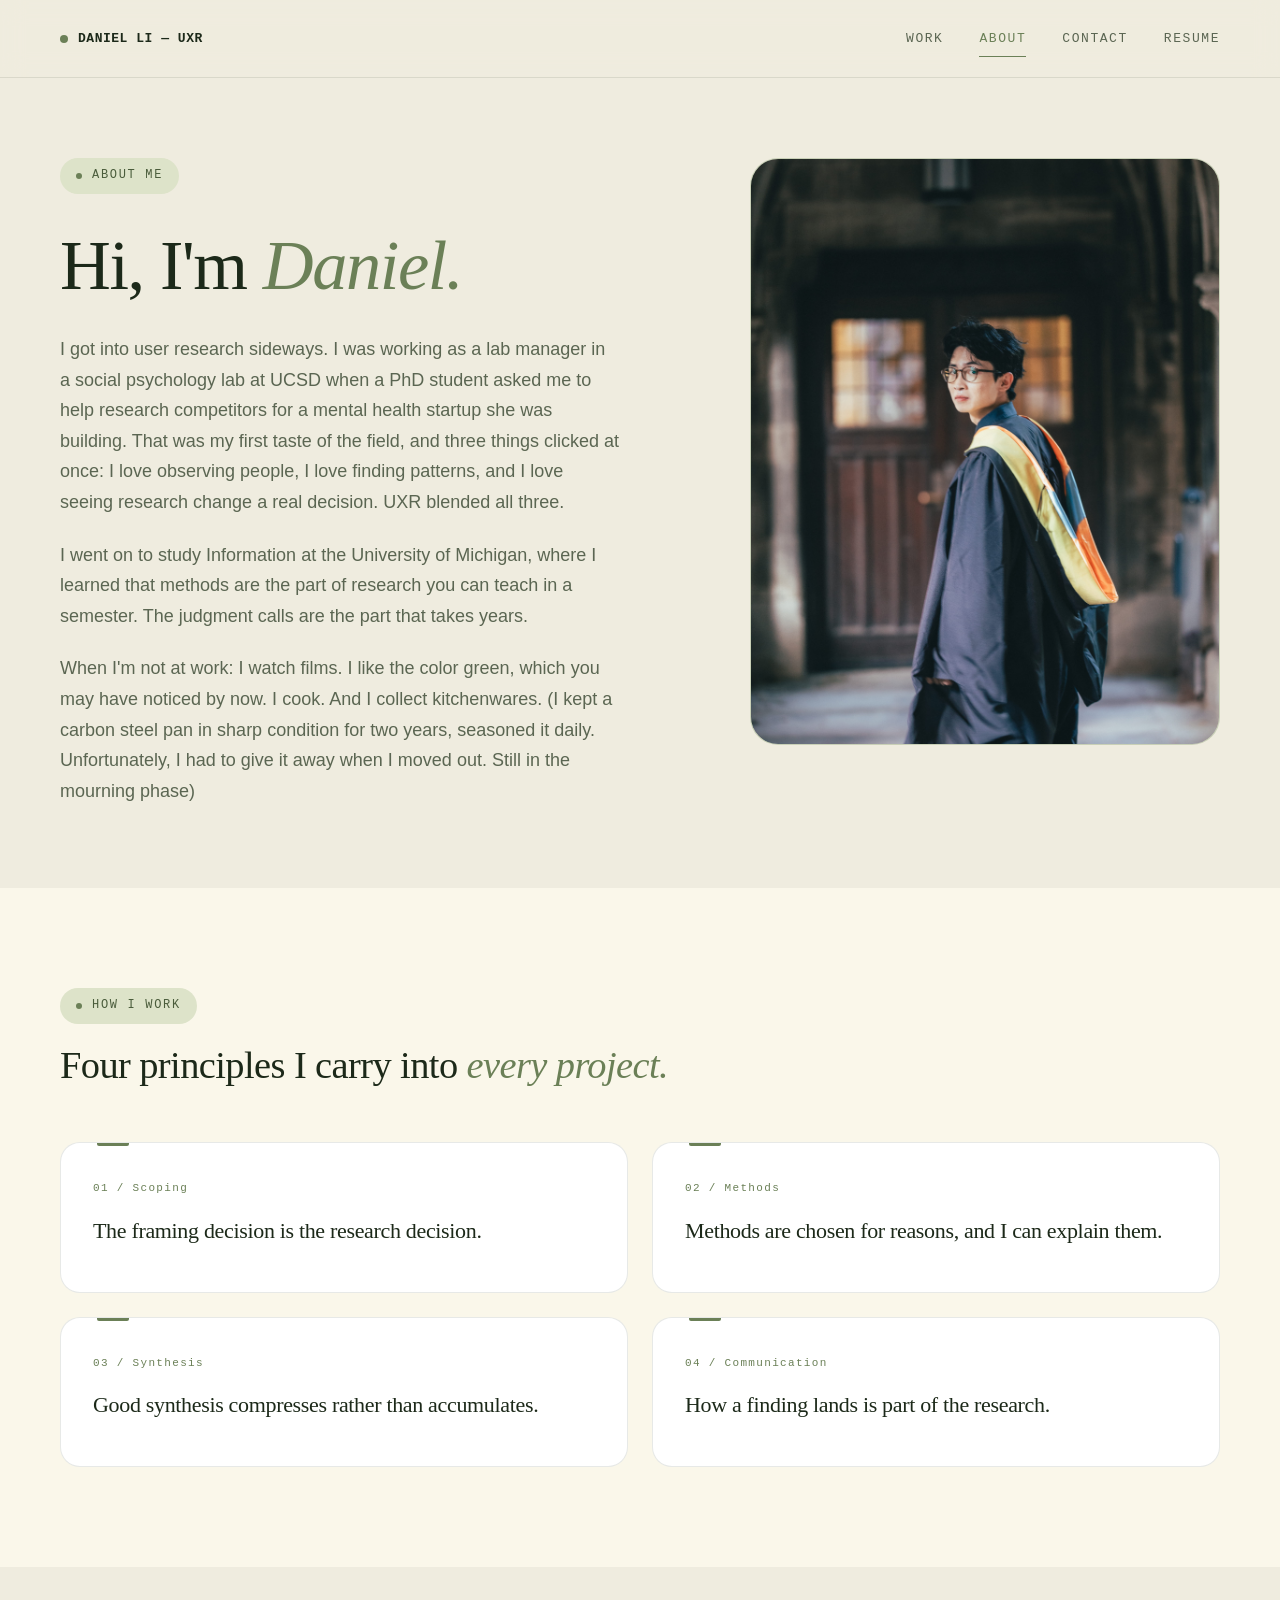
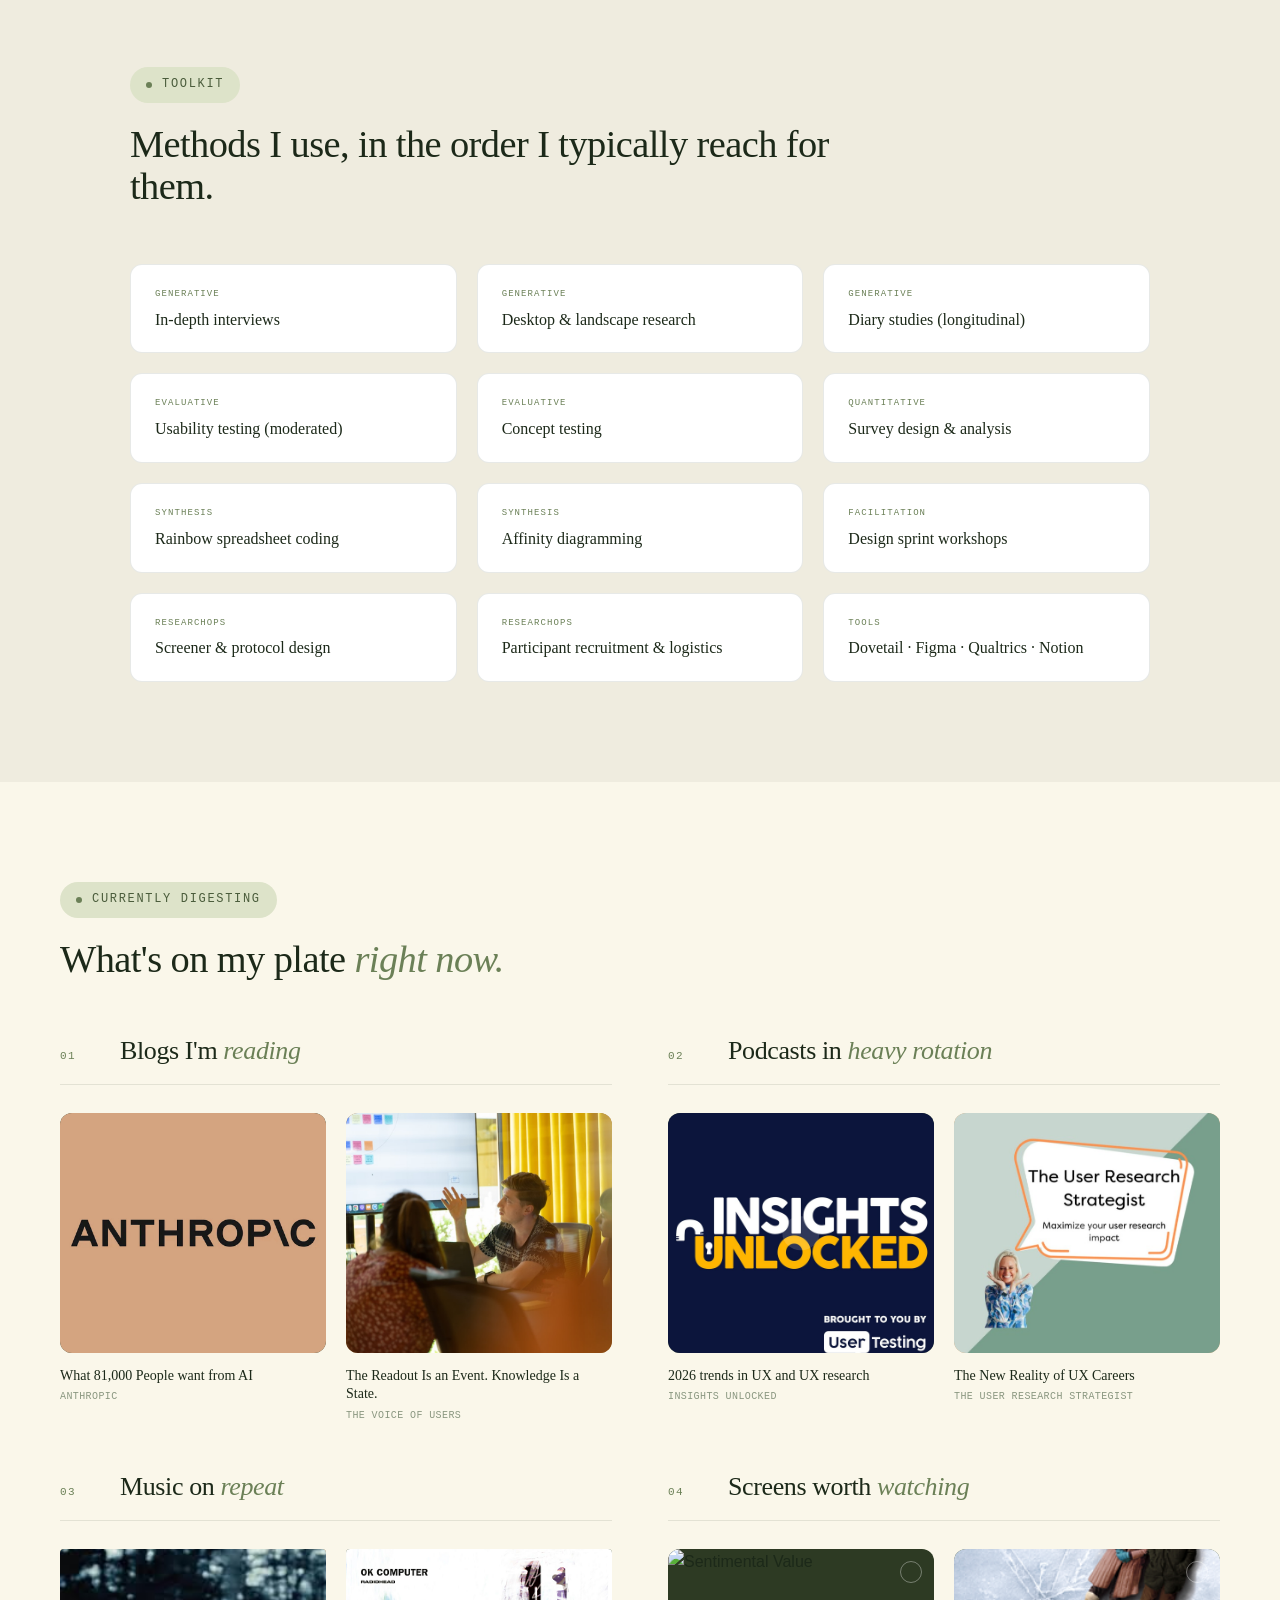
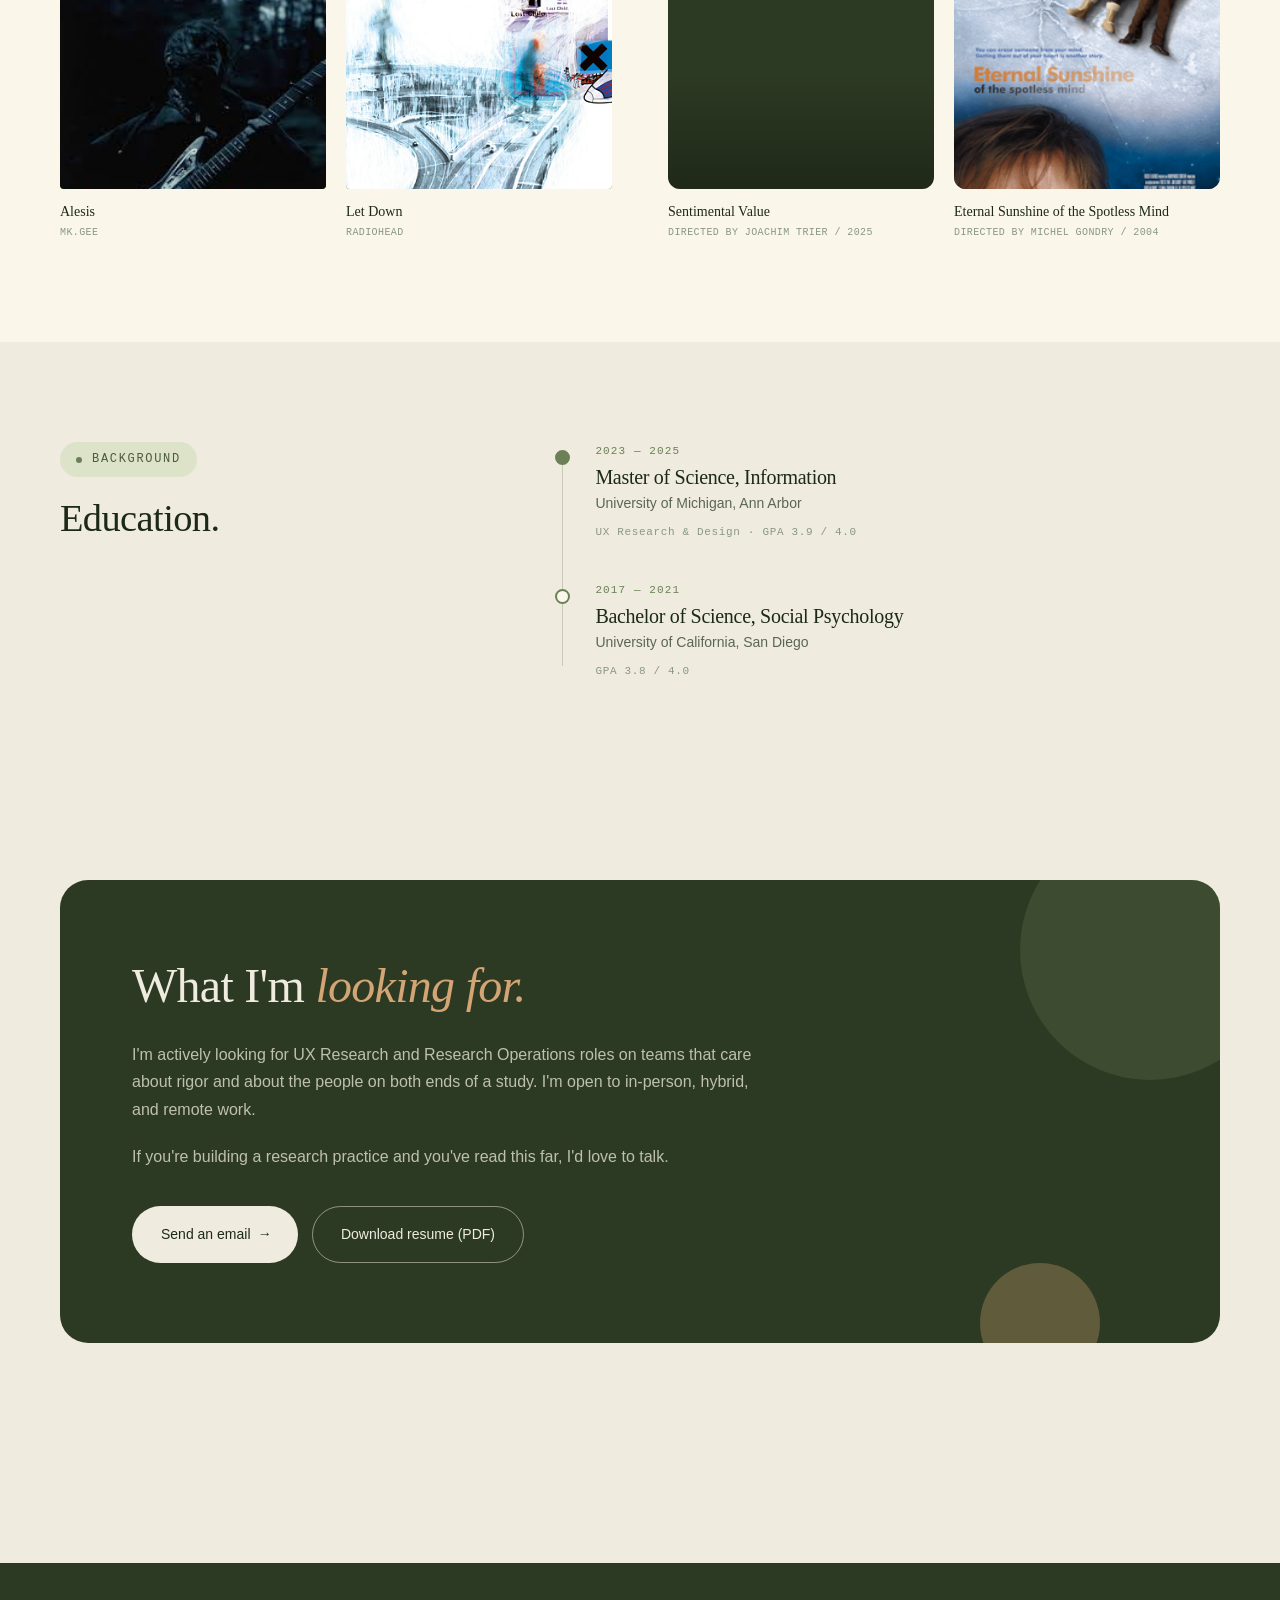
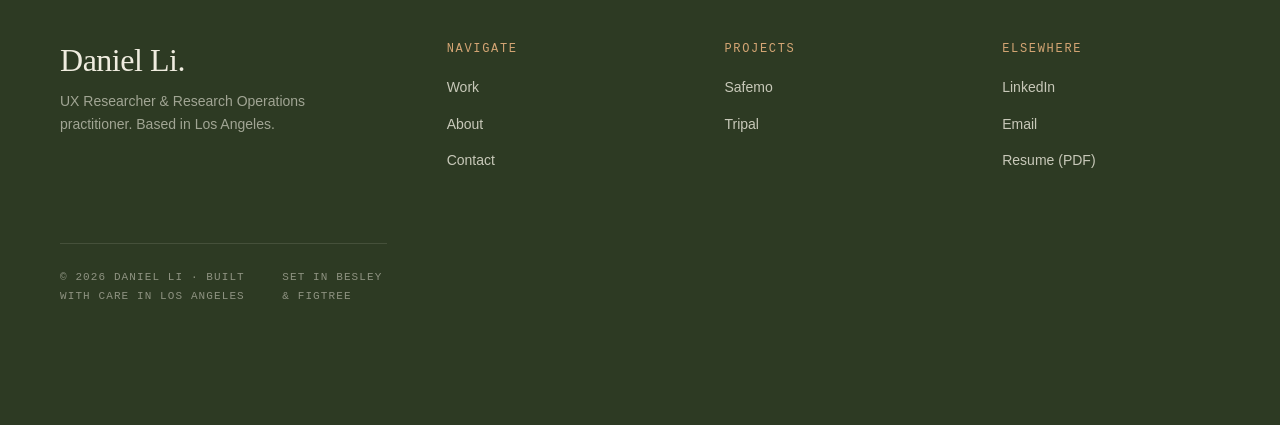
==== commit 7964052f: "Add files via upload" ====
--- a/about.html
+++ b/about.html
@@ -5,9 +5,7 @@
 <meta name="viewport" content="width=device-width, initial-scale=1.0">
 <title>About — Daniel Li</title>
 <meta name="description" content="About Daniel Li — UX Researcher and Research Operations practitioner. Background, approach, methods, and what I'm looking for.">
-<link rel="preconnect" href="https://fonts.googleapis.com">
-<link rel="preconnect" href="https://fonts.gstatic.com" crossorigin>
-<link href="https://fonts.googleapis.com/css2?family=Besley:ital,wght@0,400;0,500;0,600;0,700;1,400;1,500;1,600&family=Figtree:wght@400;500;600;700&family=JetBrains+Mono:wght@400;500;600&display=swap" rel="stylesheet">
+<link rel="stylesheet" href="fonts/fonts.css">
 <link rel="stylesheet" href="styles.css">
 <style>
   /* -------- About Hero -------- */
@@ -100,6 +98,12 @@
     background: var(--primary);
     opacity: 0.4;
   }
+  .portrait-frame img {
+    width: 100%;
+    height: 100%;
+    object-fit: cover;
+    display: block;
+  }
 
   /* -------- Bio sections -------- */
   .bio-section {
@@ -263,16 +267,24 @@
     color: var(--ink-3);
   }
 
+  .digest-grid {
+    display: grid;
+    grid-template-columns: 1fr 1fr;
+    gap: 48px 56px;
+  }
+
+  .digesting-category { margin-bottom: 0; }
+
   .digesting-items {
     display: grid;
     gap: 20px;
   }
 
   /* Each category gets its own item shape */
-  .digesting-items.books { grid-template-columns: repeat(4, 1fr); }
-  .digesting-items.podcasts { grid-template-columns: repeat(4, 1fr); }
-  .digesting-items.music { grid-template-columns: repeat(4, 1fr); }
-  .digesting-items.film { grid-template-columns: repeat(3, 1fr); }
+  .digesting-items.books { grid-template-columns: repeat(2, 1fr); }
+  .digesting-items.podcasts { grid-template-columns: repeat(2, 1fr); }
+  .digesting-items.music { grid-template-columns: repeat(2, 1fr); }
+  .digesting-items.film { grid-template-columns: repeat(2, 1fr); }
 
   .dig-item {
     cursor: pointer;
@@ -280,14 +292,25 @@
   }
   .dig-item:hover { transform: translateY(-3px); }
 
-  /* Book items: tall rectangles */
-  .dig-item.book .cover {
-    aspect-ratio: 2 / 3;
-    border-radius: 2px 6px 6px 2px;
+  /* Shared cover height — aligns all categories in the 2×2 grid */
+  .dig-item .cover {
+    height: 240px;
     position: relative;
     overflow: hidden;
     margin-bottom: 14px;
-    box-shadow: inset 2px 0 0 rgba(0, 0, 0, 0.2);
+  }
+  .dig-item .cover img {
+    position: absolute;
+    inset: 0;
+    width: 100%;
+    height: 100%;
+    object-fit: cover;
+    display: block;
+  }
+
+  /* Book items */
+  .dig-item.book .cover {
+    border-radius: var(--radius-md);
   }
   .dig-item.book .cover::before {
     content: '';
@@ -302,16 +325,9 @@
     );
   }
 
-  /* Podcast items: circles */
+  /* Podcast items */
   .dig-item.podcast .cover {
-    aspect-ratio: 1 / 1;
-    border-radius: 50%;
-    position: relative;
-    overflow: hidden;
-    margin-bottom: 14px;
-    max-width: 80%;
-    margin-left: auto;
-    margin-right: auto;
+    border-radius: var(--radius-md);
   }
   .dig-item.podcast .cover::before {
     content: '';
@@ -332,13 +348,9 @@
     background: rgba(255, 255, 255, 0.15);
   }
 
-  /* Music items: squares */
+  /* Music items */
   .dig-item.music .cover {
-    aspect-ratio: 1 / 1;
     border-radius: var(--radius-sm);
-    position: relative;
-    overflow: hidden;
-    margin-bottom: 14px;
   }
   .dig-item.music .cover::before {
     content: '';
@@ -349,13 +361,9 @@
       radial-gradient(circle at 70% 70%, rgba(0,0,0,0.12) 0%, transparent 50%);
   }
 
-  /* Film items: wide rectangles */
+  /* Film items */
   .dig-item.film .cover {
-    aspect-ratio: 3 / 2;
     border-radius: var(--radius-md);
-    position: relative;
-    overflow: hidden;
-    margin-bottom: 14px;
   }
   .dig-item.film .cover::before {
     content: '';
@@ -414,10 +422,11 @@
 
   @media (max-width: 900px) {
     .digesting-section { padding: 72px 0; }
+    .digest-grid { grid-template-columns: 1fr; gap: 40px; }
     .digesting-items.books,
     .digesting-items.podcasts,
-    .digesting-items.music { grid-template-columns: repeat(2, 1fr); }
-    .digesting-items.film { grid-template-columns: 1fr; }
+    .digesting-items.music,
+    .digesting-items.film { grid-template-columns: repeat(2, 1fr); }
     .digesting-category-header { grid-template-columns: 32px 1fr; }
     .digesting-category-header .cat-count { display: none; }
     .digesting-category-header h3 { font-size: 1.375rem; }
@@ -553,6 +562,15 @@
   }
   .looking-section .btn-primary:hover {
     background: var(--accent);
+  }
+  .looking-section .btn-secondary {
+    color: var(--bg);
+    border-color: rgba(239, 236, 223, 0.5);
+  }
+  .looking-section .btn-secondary:hover {
+    background: var(--bg);
+    color: var(--ink);
+    border-color: var(--bg);
   }
 
   /* -------- Responsive -------- */
@@ -587,6 +605,7 @@
       <a href="index.html">Work</a>
       <a href="about.html" class="active">About</a>
       <a href="contact.html">Contact</a>
+      <a href="#">Resume</a>
     </div>
   </nav>
 </header>
@@ -597,19 +616,12 @@
     <div class="text">
       <div class="eyebrow">About me</div>
       <h1>Hi, I'm <em>Daniel.</em></h1>
-      <p class="lede">I'm a UX Researcher based in Los Angeles, with an MS in Information from the University of Michigan and a BS in Cognitive Science from UC San Diego.</p>
-      <p class="lede">This page is for the things a resume cannot hold: how I think, how I work, and what I'm consuming right now.</p>
+      <p class="lede">I got into user research sideways. I was working as a lab manager in a social psychology lab at UCSD when a PhD student asked me to help research competitors for a mental health startup she was building. That was my first taste of the field, and three things clicked at once: I love observing people, I love finding patterns, and I love seeing research change a real decision. UXR blended all three.</p>
+      <p class="lede">I went on to study Information at the University of Michigan, where I learned that methods are the part of research you can teach in a semester. The judgment calls are the part that takes years.</p>
+      <p class="lede">When I'm not at work: I watch films. I like the color green, which you may have noticed by now. I cook. And I collect kitchenwares. (I kept a carbon steel pan in sharp condition for two years, seasoned it daily. Unfortunately, I had to give it away when I moved out. Still in the mourning phase) </p>
     </div>
     <div class="portrait-frame">
-      <div class="decor-a"></div>
-      <div class="decor-b"></div>
-      <div class="placeholder">
-        <div class="avatar">DL</div>
-        <div class="note">
-          Portrait goes here<br>
-          <span style="opacity: 0.6;">(replace this block with a photo of you)</span>
-        </div>
-      </div>
+      <img src="assets/about/about-self-portrait.jpg" alt="Daniel Li">
     </div>
   </div>
 </section>
@@ -626,25 +638,21 @@
         <span class="accent-line"></span>
         <span class="num">01 / Scoping</span>
         <h3>The framing decision is the research decision.</h3>
-        <p>A research question phrased one way is tractable; phrased another way it's impossible. The most consequential choice I make on any project happens before I open a doc: deciding which version of the question the research is actually going to answer.</p>
       </div>
       <div class="approach-tile">
         <span class="accent-line"></span>
         <span class="num">02 / Methods</span>
         <h3>Methods are chosen for reasons, and I can explain them.</h3>
-        <p>Mixed-methods work gets muddled when the sequencing isn't intentional. I sequence interviews before surveys because qualitative work surfaces what to measure, and I choose tools like diary studies or design sprints when the constraint of the project makes them the right answer, not because they're impressive.</p>
       </div>
       <div class="approach-tile">
         <span class="accent-line"></span>
         <span class="num">03 / Synthesis</span>
         <h3>Good synthesis compresses rather than accumulates.</h3>
-        <p>A research report with forty findings is a report no one acts on. My job in synthesis is to find the two or three insights that actually shift decisions, frame them so they land with the team, and push the rest into an appendix without apologizing.</p>
       </div>
       <div class="approach-tile">
         <span class="accent-line"></span>
         <span class="num">04 / Communication</span>
         <h3>How a finding lands is part of the research.</h3>
-        <p>Research that stakeholders can't act on is research that hasn't done its job. I design presentations the same way I design studies, with a theory about how people will encounter the findings and what they need in order to make decisions from them.</p>
       </div>
     </div>
   </div>
@@ -718,33 +726,24 @@
       <h2>What's on my plate <em>right now.</em></h2>
     </div>
 
+    <div class="digest-grid">
+
     <!-- Books -->
     <div class="digesting-category">
       <div class="digesting-category-header">
         <span class="cat-num">01</span>
-        <h3>Books I'm <em>reading</em></h3>
-        <span class="cat-count">04 items</span>
+        <h3>Blogs I'm <em>reading</em></h3>
       </div>
       <div class="digesting-items books">
-        <div class="dig-item book placeholder">
-          <div class="cover"></div>
-          <div class="dig-title">Book title placeholder</div>
-          <div class="dig-meta">Add author</div>
+        <div class="dig-item book">
+          <div class="cover"><a href="https://www.anthropic.com/features/81k-interviews" target="_blank"><img src="assets/about/about-blog-anthropic.jpg" alt="What 81,000 People Want from AI"></div></a>
+          <div class="dig-title">What 81,000 People want from AI</div>
+          <div class="dig-meta">Anthropic</div>
         </div>
-        <div class="dig-item book placeholder">
-          <div class="cover"></div>
-          <div class="dig-title">Book title placeholder</div>
-          <div class="dig-meta">Add author</div>
-        </div>
-        <div class="dig-item book placeholder">
-          <div class="cover"></div>
-          <div class="dig-title">Book title placeholder</div>
-          <div class="dig-meta">Add author</div>
-        </div>
-        <div class="dig-item book placeholder">
-          <div class="cover"></div>
-          <div class="dig-title">Book title placeholder</div>
-          <div class="dig-meta">Add author</div>
+        <div class="dig-item book">
+          <div class="cover"><a href="https://www.thevoiceofuser.com/the-readout-is-an-event-knowledge-is-a-state/" target="_blank"><img src="assets/about/about-blog-voice-of-users.jpg" alt="The Readout Is an Event. Knowledge Is a State."></div></a>
+          <div class="dig-title">The Readout Is an Event. Knowledge Is a State.</div>
+          <div class="dig-meta">The Voice of Users</div>
         </div>
       </div>
     </div>
@@ -754,28 +753,17 @@
       <div class="digesting-category-header">
         <span class="cat-num">02</span>
         <h3>Podcasts in <em>heavy rotation</em></h3>
-        <span class="cat-count">04 items</span>
       </div>
       <div class="digesting-items podcasts">
-        <div class="dig-item podcast placeholder">
-          <div class="cover"></div>
-          <div class="dig-title">Show title placeholder</div>
-          <div class="dig-meta">Add host / network</div>
+        <div class="dig-item podcast">
+          <div class="cover"><a href="https://www.youtube.com/watch?v=WwGH4TYQAYc" target="_blank"><img src="assets/about/about-podcast-insights-unlocked.jpg" alt="Insights Unlocked"></div></a>
+          <div class="dig-title">2026 trends in UX and UX research</div>
+          <div class="dig-meta">Insights Unlocked</div>
         </div>
-        <div class="dig-item podcast placeholder">
-          <div class="cover"></div>
-          <div class="dig-title">Show title placeholder</div>
-          <div class="dig-meta">Add host / network</div>
-        </div>
-        <div class="dig-item podcast placeholder">
-          <div class="cover"></div>
-          <div class="dig-title">Show title placeholder</div>
-          <div class="dig-meta">Add host / network</div>
-        </div>
-        <div class="dig-item podcast placeholder">
-          <div class="cover"></div>
-          <div class="dig-title">Show title placeholder</div>
-          <div class="dig-meta">Add host / network</div>
+        <div class="dig-item podcast">
+          <div class="cover"><a href="https://open.spotify.com/episode/4Pwsp2Tb4SUo6EoU8JnkMe?si=X0qYzFqiSEamCSPAPXILFA" target="_blank"><img src="assets/about/about-podcast-user-research-strategist.jpg" alt="The User Research Strategist"></div></a>
+          <div class="dig-title">The New Reality of UX Careers</div>
+          <div class="dig-meta">The User Research Strategist</div>
         </div>
       </div>
     </div>
@@ -785,28 +773,17 @@
       <div class="digesting-category-header">
         <span class="cat-num">03</span>
         <h3>Music on <em>repeat</em></h3>
-        <span class="cat-count">04 items</span>
       </div>
       <div class="digesting-items music">
-        <div class="dig-item music placeholder">
-          <div class="cover"></div>
-          <div class="dig-title">Album or track placeholder</div>
-          <div class="dig-meta">Add artist</div>
+        <div class="dig-item music">
+          <div class="cover"><a href="https://www.youtube.com/watch?v=WwGH4TYQAYc" target="_blank"><img src="assets/about/about-music-alesis.jpg" alt="Alesis — Mk.gee"></div></a>
+          <div class="dig-title">Alesis</div>
+          <div class="dig-meta">Mk.gee</div>
         </div>
-        <div class="dig-item music placeholder">
-          <div class="cover"></div>
-          <div class="dig-title">Album or track placeholder</div>
-          <div class="dig-meta">Add artist</div>
-        </div>
-        <div class="dig-item music placeholder">
-          <div class="cover"></div>
-          <div class="dig-title">Album or track placeholder</div>
-          <div class="dig-meta">Add artist</div>
-        </div>
-        <div class="dig-item music placeholder">
-          <div class="cover"></div>
-          <div class="dig-title">Album or track placeholder</div>
-          <div class="dig-meta">Add artist</div>
+        <div class="dig-item music">
+          <div class="cover"><img src="assets/about/about-music-let-down.png" alt="Let Down — Radiohead"></div>
+          <div class="dig-title">Let Down</div>
+          <div class="dig-meta">Radiohead</div>
         </div>
       </div>
     </div>
@@ -816,26 +793,22 @@
       <div class="digesting-category-header">
         <span class="cat-num">04</span>
         <h3>Screens worth <em>watching</em></h3>
-        <span class="cat-count">03 items</span>
       </div>
       <div class="digesting-items film">
-        <div class="dig-item film placeholder">
-          <div class="cover"></div>
-          <div class="dig-title">Film or show placeholder</div>
-          <div class="dig-meta">Add director / year</div>
+        <div class="dig-item film">
+          <div class="cover"><img src="assets/about/about-film-sentimental-value_files/MV5BZTVkODQ5NDAtYjJlYy00M2Y1LTkxYWEtNTdhM2JlM2RjODFjXkEyXkFqcGc@._V1_.jpg" alt="Sentimental Value"></div>
+          <div class="dig-title">Sentimental Value</div>
+          <div class="dig-meta">Directed by Joachim Trier / 2025</div>
         </div>
-        <div class="dig-item film placeholder">
-          <div class="cover"></div>
-          <div class="dig-title">Film or show placeholder</div>
-          <div class="dig-meta">Add director / year</div>
+        <div class="dig-item film">
+          <div class="cover"><img src="assets/about/about-film-eternal-sunshine.png" alt="Eternal Sunshine of the Spotless Mind"></div>
+          <div class="dig-title">Eternal Sunshine of the Spotless Mind</div>
+          <div class="dig-meta">Directed by Michel Gondry / 2004</div>
         </div>
-        <div class="dig-item film placeholder">
-          <div class="cover"></div>
-          <div class="dig-title">Film or show placeholder</div>
-          <div class="dig-meta">Add director / year</div>
-        </div>
-      </div>
-    </div>
+      </div>
+    </div>
+
+    </div><!-- /.digest-grid -->
   </div>
 </section>
 
@@ -850,14 +823,14 @@
     </div>
     <div class="edu-timeline">
       <div class="edu-item">
-        <div class="edu-year">2022 — 2024</div>
+        <div class="edu-year">2023 — 2025</div>
         <h4>Master of Science, Information</h4>
-        <div class="school">University of Michigan — Ann Arbor</div>
+        <div class="school">University of Michigan, Ann Arbor</div>
         <div class="gpa">UX Research &amp; Design · GPA 3.9 / 4.0</div>
       </div>
       <div class="edu-item">
-        <div class="edu-year">2018 — 2022</div>
-        <h4>Bachelor of Science, Cognitive Science</h4>
+        <div class="edu-year">2017 — 2021</div>
+        <h4>Bachelor of Science, Social Psychology</h4>
         <div class="school">University of California, San Diego</div>
         <div class="gpa">GPA 3.8 / 4.0</div>
       </div>
@@ -870,7 +843,7 @@
   <div class="container">
     <div class="inner">
       <h2>What I'm <em>looking for.</em></h2>
-      <p>I'm actively looking for UX Research and Research Operations roles on teams that care about rigor and about the people on both ends of a study. I'm open to in-person, hybrid, and remote work, and I'm targeting both US and Beijing markets.</p>
+      <p>I'm actively looking for UX Research and Research Operations roles on teams that care about rigor and about the people on both ends of a study. I'm open to in-person, hybrid, and remote work.</p>
       <p>If you're building a research practice and you've read this far, I'd love to talk.</p>
       <div class="cta-row">
         <a href="/cdn-cgi/l/email-protection#a5dccad0d78bc0c8c4ccc9e5c0ddc4c8d5c9c08bc6cac8" class="btn btn-primary">Send an email <span class="arrow">→</span></a>
@@ -914,5 +887,5 @@
     </div>
     <div class="colophon">
       <span>© 2026 Daniel Li · Built with care in Los Angeles</span>
-      <span>Set in Besley, Figtree &amp; JetBrains Mono</span>
+      <span>Set in Besley &amp; Figtree</span>
   
--- a/styles.css
+++ b/styles.css
@@ -53,6 +53,7 @@
 html {
   scroll-behavior: smooth;
   -webkit-text-size-adjust: 100%;
+  scroll-padding-top: 80px;
 }
 
 body {
@@ -103,7 +104,7 @@
 
 .mono-label {
   font-family: var(--font-mono);
-  font-size: 11px;
+  font-size: 12px;
   letter-spacing: 0.12em;
   text-transform: uppercase;
   color: var(--ink-3);
@@ -115,7 +116,7 @@
   align-items: center;
   gap: 10px;
   font-family: var(--font-mono);
-  font-size: 11px;
+  font-size: 12px;
   font-weight: 500;
   letter-spacing: 0.14em;
   text-transform: uppercase;
@@ -173,7 +174,7 @@
 }
 .nav-links a {
   font-family: var(--font-mono);
-  font-size: 11px;
+  font-size: 13px;
   font-weight: 500;
   letter-spacing: 0.12em;
   text-transform: uppercase;
@@ -221,7 +222,7 @@
 }
 .site-footer .footer-col h4 {
   font-family: var(--font-mono);
-  font-size: 10px;
+  font-size: 12px;
   font-weight: 500;
   letter-spacing: 0.14em;
   text-transform: uppercase;
@@ -242,7 +243,7 @@
   display: flex;
   justify-content: space-between;
   font-family: var(--font-mono);
-  font-size: 10px;
+  font-size: 11px;
   letter-spacing: 0.1em;
   text-transform: uppercase;
   color: rgba(239, 236, 223, 0.5);
@@ -313,7 +314,7 @@
   .container, .container-narrow { padding: 0 24px; }
   .nav { padding: 18px 24px; }
   .nav-links { gap: 22px; }
-  .nav-links a { font-size: 10px; }
+  .nav-links a { font-size: 11px; }
   .site-footer { padding: 60px 0 30px; }
   .site-footer .container {
     grid-template-columns: 1fr 1fr;
@@ -332,4 +333,4 @@
   .nav-links { gap: 16px; }
   .nav-logo { font-size: 11px; }
   .nav-logo::before { width: 6px; height: 6px; }
-}
+}
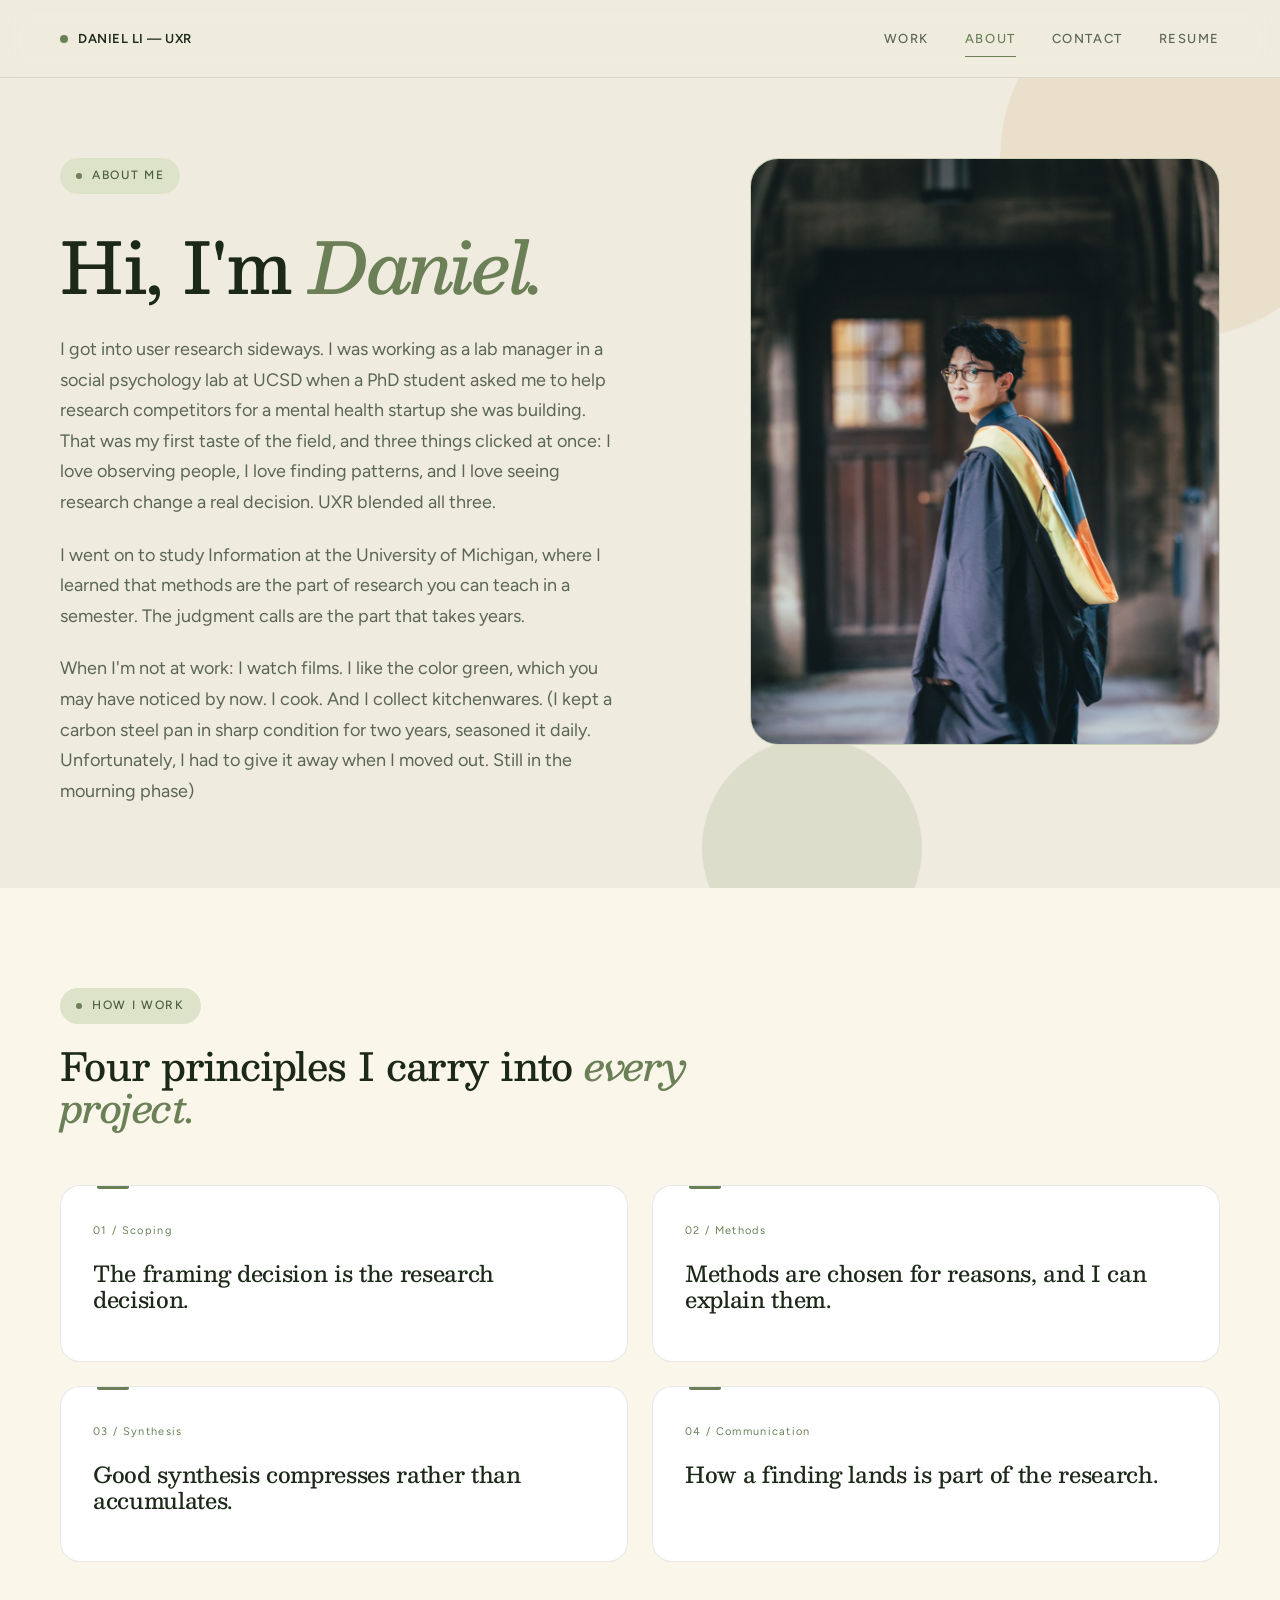
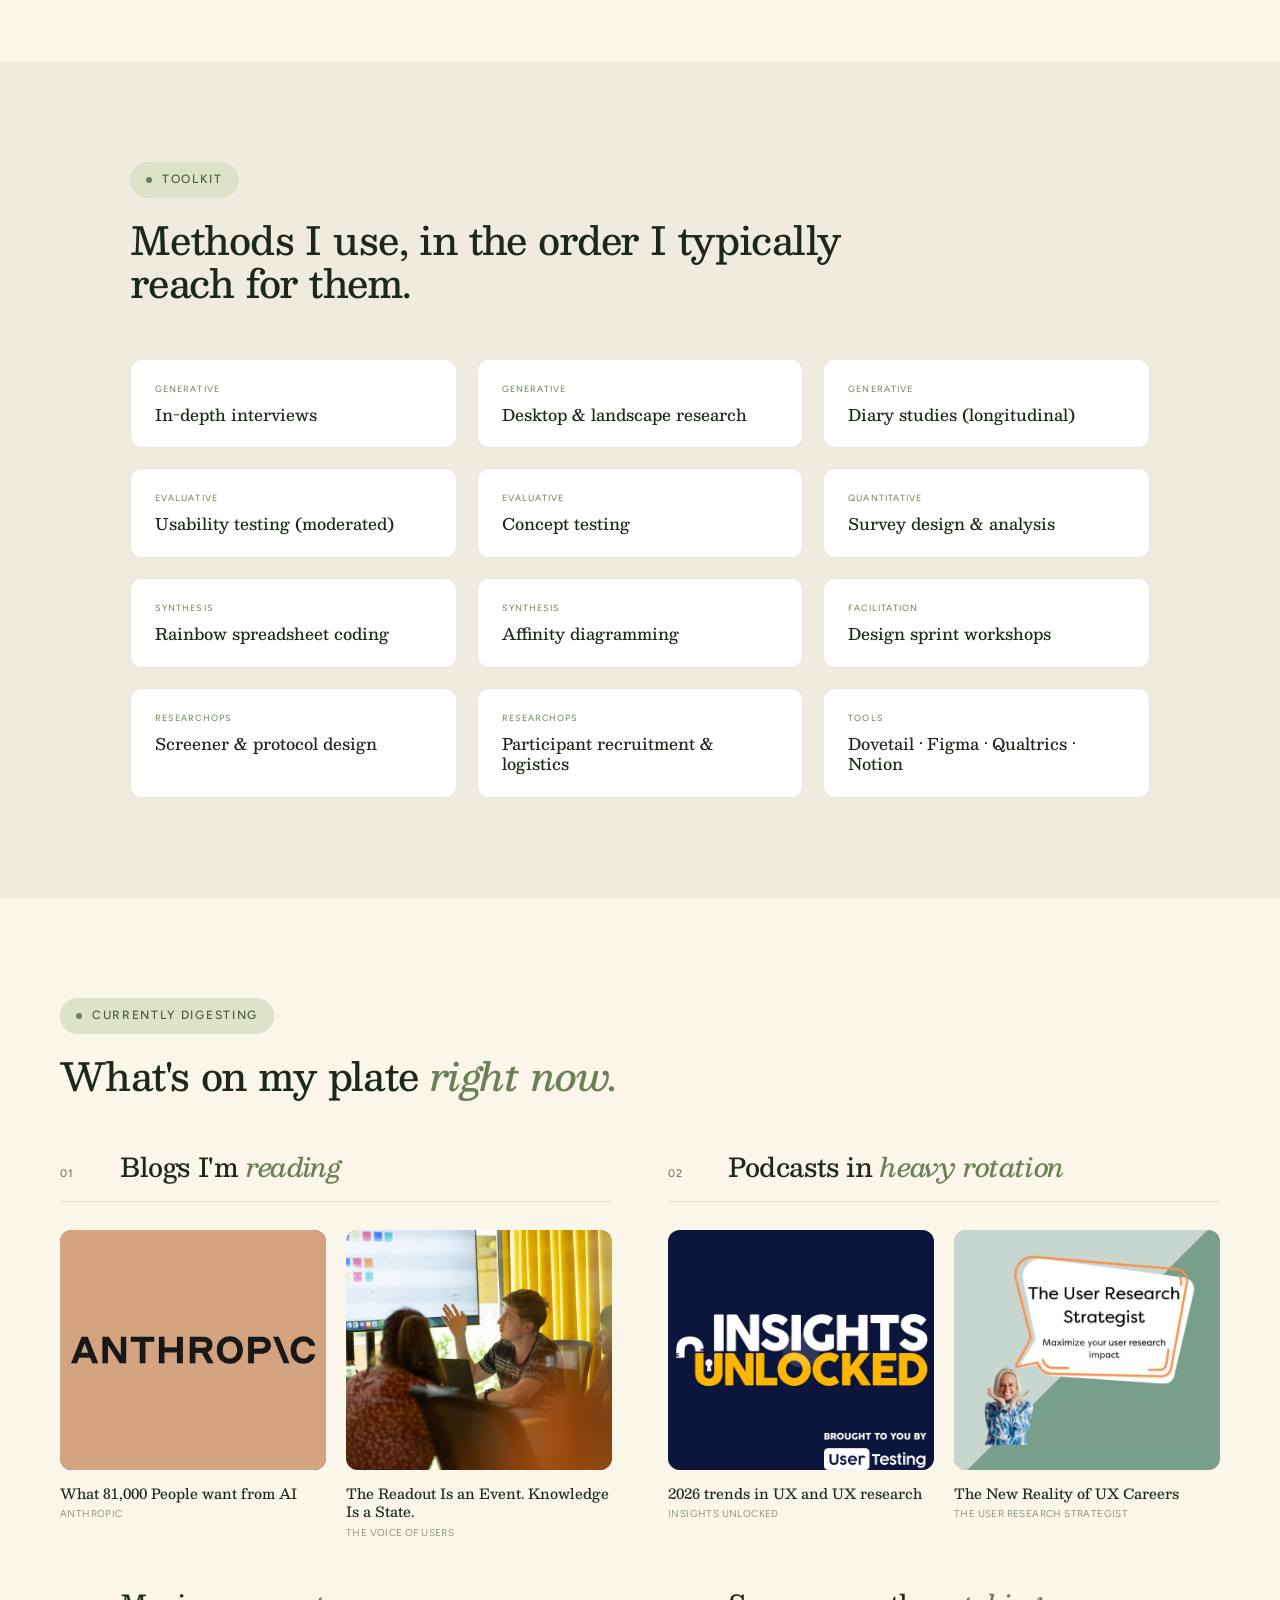
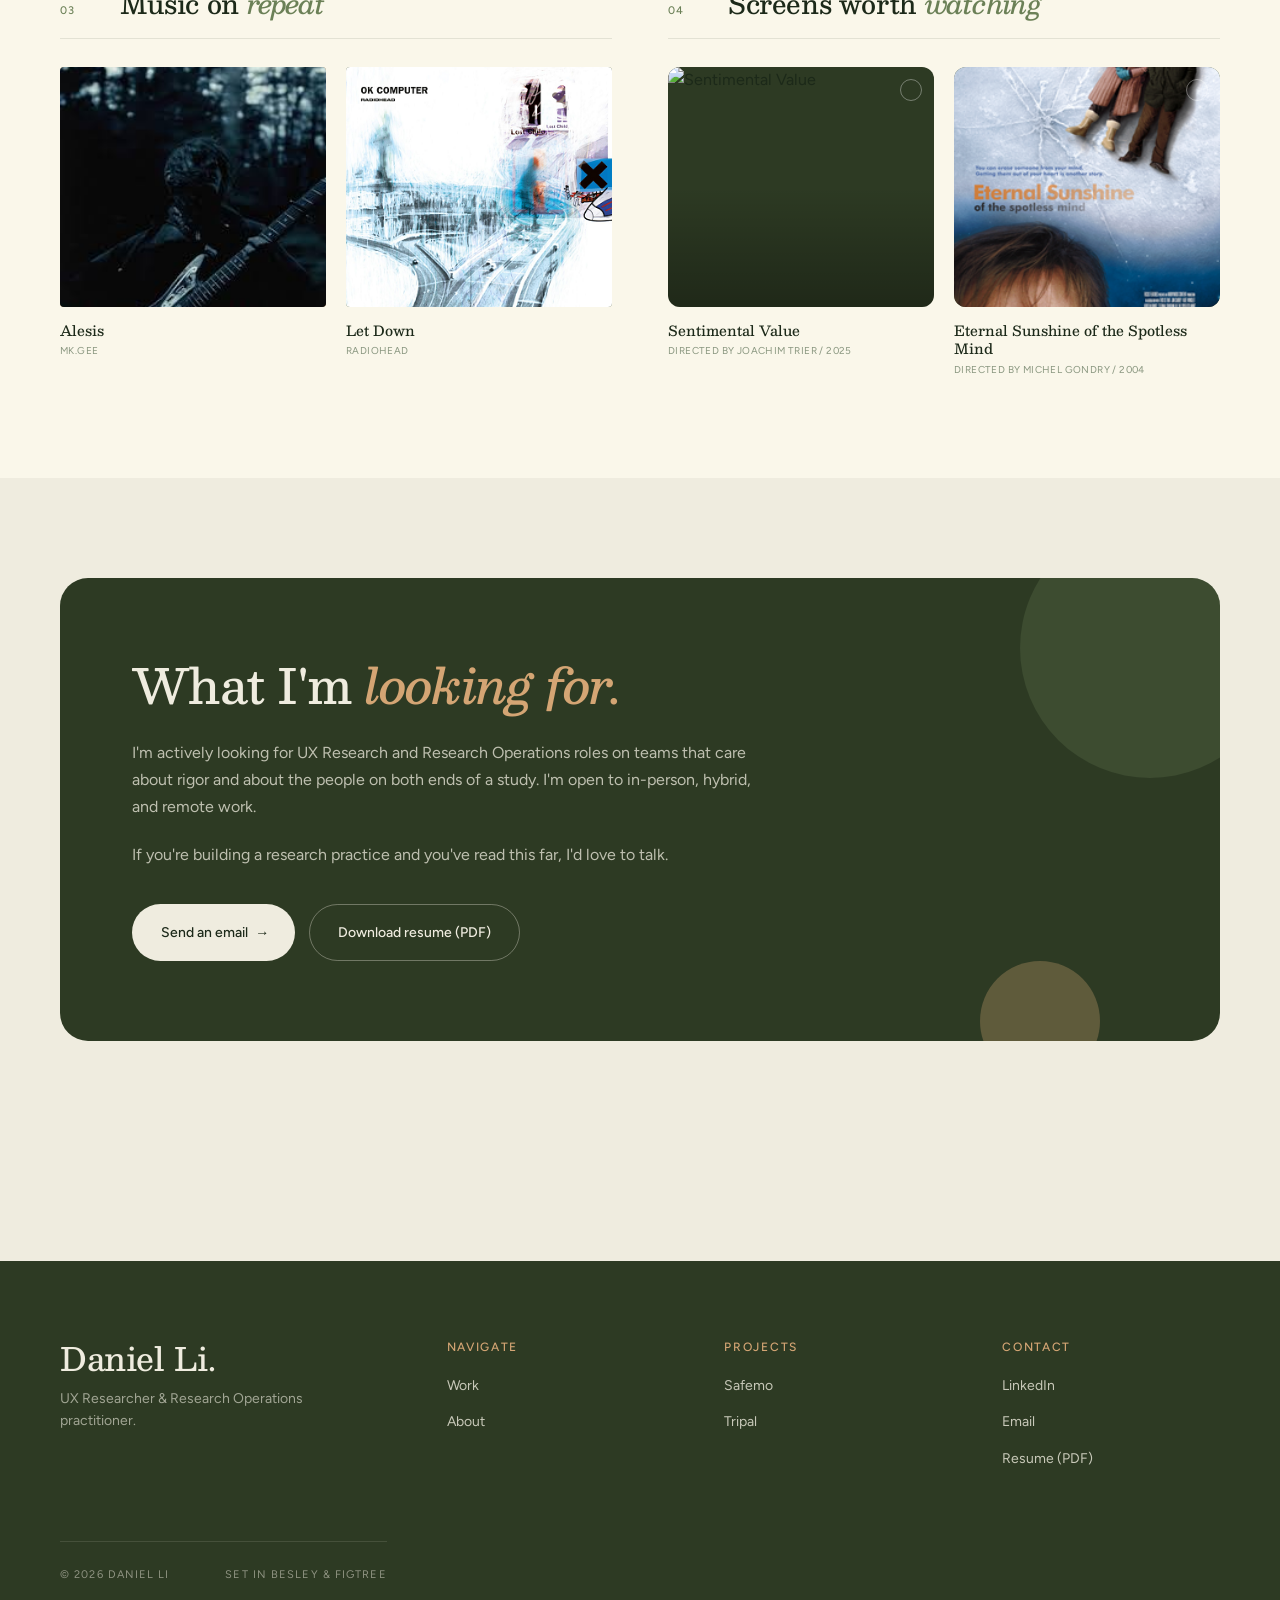
==== commit d6b5cb32: "Add files via upload" ====
--- a/about.html
+++ b/about.html
@@ -11,8 +11,70 @@
   /* -------- About Hero -------- */
   .about-hero {
     padding: 80px 0 60px;
+    position: relative;
+    overflow: hidden;
+  }
+
+  .hero-orbs {
+    position: absolute;
+    inset: 0;
+    pointer-events: none;
+    z-index: 0;
+  }
+
+  .orb-a {
+    width: 360px;
+    height: 360px;
+    top: -100px;
+    right: -80px;
+    background: var(--accent);
+    opacity: 0.18;
+    animation: orbFloat-a 21s ease-in-out infinite;
+  }
+  .orb-b {
+    width: 220px;
+    height: 220px;
+    bottom: -70px;
+    right: 28%;
+    background: var(--primary);
+    opacity: 0.14;
+    animation: orbFloat-b 27s ease-in-out infinite;
+    animation-delay: -12s;
+  }
+  .orb-c {
+    width: 90px;
+    height: 90px;
+    top: 38%;
+    right: 6%;
+    background: var(--primary-dark);
+    opacity: 0.13;
+    animation: orbFloat-c 17s ease-in-out infinite;
+    animation-delay: -6s;
+  }
+  @media (prefers-reduced-motion: reduce) {
+    .orb { animation: none; will-change: auto; }
+  }
+
+  @keyframes orbFloat-a {
+    0%, 100% { transform: translate(0, 0) scale(1); }
+    20%       { transform: translate(-22px, 16px) scale(1.03); }
+    45%       { transform: translate(16px, 30px) scale(0.97); }
+    70%       { transform: translate(-10px, -18px) scale(1.02); }
+  }
+  @keyframes orbFloat-b {
+    0%, 100% { transform: translate(0, 0) scale(1); }
+    25%       { transform: translate(18px, -26px) scale(1.05); }
+    55%       { transform: translate(-20px, 14px) scale(0.95); }
+    80%       { transform: translate(10px, 8px) scale(1.02); }
+  }
+  @keyframes orbFloat-c {
+    0%, 100% { transform: translate(0, 0) scale(1); }
+    35%       { transform: translate(-14px, -20px) scale(1.07); }
+    65%       { transform: translate(18px, 12px) scale(0.94); }
   }
   .about-hero .container {
+    position: relative;
+    z-index: 1;
     display: grid;
     grid-template-columns: 1.3fr 1fr;
     gap: 80px;
@@ -78,26 +140,6 @@
     opacity: 0.75;
     line-height: 1.6;
   }
-  .portrait-frame .decor-a {
-    position: absolute;
-    top: -40px;
-    right: -40px;
-    width: 140px;
-    height: 140px;
-    border-radius: 50%;
-    background: var(--accent);
-    opacity: 0.5;
-  }
-  .portrait-frame .decor-b {
-    position: absolute;
-    bottom: -20px;
-    left: -20px;
-    width: 80px;
-    height: 80px;
-    border-radius: 50%;
-    background: var(--primary);
-    opacity: 0.4;
-  }
   .portrait-frame img {
     width: 100%;
     height: 100%;
@@ -146,9 +188,6 @@
     gap: 24px;
   }
   .approach-tile {
-    background: var(--bg-card);
-    border: 1px solid var(--border);
-    border-radius: var(--radius-lg);
     padding: 36px 32px;
     position: relative;
   }
@@ -529,22 +568,18 @@
     z-index: 1;
   }
   .looking-section .inner .decor-a {
-    position: absolute;
     top: -60px;
     right: -60px;
     width: 260px;
     height: 260px;
-    border-radius: 50%;
     background: var(--primary);
     opacity: 0.25;
   }
   .looking-section .inner .decor-b {
-    position: absolute;
     bottom: -40px;
     right: 120px;
     width: 120px;
     height: 120px;
-    border-radius: 50%;
     background: var(--accent);
     opacity: 0.3;
   }
@@ -555,22 +590,6 @@
     flex-wrap: wrap;
     position: relative;
     z-index: 1;
-  }
-  .looking-section .btn-primary {
-    background: var(--bg);
-    color: var(--ink);
-  }
-  .looking-section .btn-primary:hover {
-    background: var(--accent);
-  }
-  .looking-section .btn-secondary {
-    color: var(--bg);
-    border-color: rgba(239, 236, 223, 0.5);
-  }
-  .looking-section .btn-secondary:hover {
-    background: var(--bg);
-    color: var(--ink);
-    border-color: var(--bg);
   }
 
   /* -------- Responsive -------- */
@@ -604,14 +623,19 @@
     <div class="nav-links">
       <a href="index.html">Work</a>
       <a href="about.html" class="active">About</a>
-      <a href="contact.html">Contact</a>
-      <a href="#">Resume</a>
+      <a href="mailto:zhiboliuxr@gmail.com">Contact</a>
+      <a href="assets/daniel-li-resume.pdf" target="_blank">Resume</a>
     </div>
   </nav>
 </header>
 
 <!-- ============ HERO ============ -->
 <section class="about-hero">
+  <div class="hero-orbs" aria-hidden="true">
+    <div class="orb orb-a"></div>
+    <div class="orb orb-b"></div>
+    <div class="orb orb-c"></div>
+  </div>
   <div class="container">
     <div class="text">
       <div class="eyebrow">About me</div>
@@ -634,22 +658,22 @@
       <h2>Four principles I carry into <em>every project.</em></h2>
     </div>
     <div class="approach-grid">
-      <div class="approach-tile">
+      <div class="approach-tile card">
         <span class="accent-line"></span>
         <span class="num">01 / Scoping</span>
         <h3>The framing decision is the research decision.</h3>
       </div>
-      <div class="approach-tile">
+      <div class="approach-tile card">
         <span class="accent-line"></span>
         <span class="num">02 / Methods</span>
         <h3>Methods are chosen for reasons, and I can explain them.</h3>
       </div>
-      <div class="approach-tile">
+      <div class="approach-tile card">
         <span class="accent-line"></span>
         <span class="num">03 / Synthesis</span>
         <h3>Good synthesis compresses rather than accumulates.</h3>
       </div>
-      <div class="approach-tile">
+      <div class="approach-tile card">
         <span class="accent-line"></span>
         <span class="num">04 / Communication</span>
         <h3>How a finding lands is part of the research.</h3>
@@ -736,12 +760,12 @@
       </div>
       <div class="digesting-items books">
         <div class="dig-item book">
-          <div class="cover"><a href="https://www.anthropic.com/features/81k-interviews" target="_blank"><img src="assets/about/about-blog-anthropic.jpg" alt="What 81,000 People Want from AI"></div></a>
+          <div class="cover"><a href="https://www.anthropic.com/features/81k-interviews" target="_blank"><img src="assets/about/about-blog-anthropic.jpg" alt="What 81,000 People Want from AI"></a></div>
           <div class="dig-title">What 81,000 People want from AI</div>
           <div class="dig-meta">Anthropic</div>
         </div>
         <div class="dig-item book">
-          <div class="cover"><a href="https://www.thevoiceofuser.com/the-readout-is-an-event-knowledge-is-a-state/" target="_blank"><img src="assets/about/about-blog-voice-of-users.jpg" alt="The Readout Is an Event. Knowledge Is a State."></div></a>
+          <div class="cover"><a href="https://www.thevoiceofuser.com/the-readout-is-an-event-knowledge-is-a-state/" target="_blank"><img src="assets/about/about-blog-voice-of-users.jpg" alt="The Readout Is an Event. Knowledge Is a State."></a></div>
           <div class="dig-title">The Readout Is an Event. Knowledge Is a State.</div>
           <div class="dig-meta">The Voice of Users</div>
         </div>
@@ -756,12 +780,12 @@
       </div>
       <div class="digesting-items podcasts">
         <div class="dig-item podcast">
-          <div class="cover"><a href="https://www.youtube.com/watch?v=WwGH4TYQAYc" target="_blank"><img src="assets/about/about-podcast-insights-unlocked.jpg" alt="Insights Unlocked"></div></a>
+          <div class="cover"><a href="https://www.youtube.com/watch?v=WwGH4TYQAYc" target="_blank"><img src="assets/about/about-podcast-insights-unlocked.jpg" alt="Insights Unlocked"></a></div>
           <div class="dig-title">2026 trends in UX and UX research</div>
           <div class="dig-meta">Insights Unlocked</div>
         </div>
         <div class="dig-item podcast">
-          <div class="cover"><a href="https://open.spotify.com/episode/4Pwsp2Tb4SUo6EoU8JnkMe?si=X0qYzFqiSEamCSPAPXILFA" target="_blank"><img src="assets/about/about-podcast-user-research-strategist.jpg" alt="The User Research Strategist"></div></a>
+          <div class="cover"><a href="https://open.spotify.com/episode/4Pwsp2Tb4SUo6EoU8JnkMe?si=X0qYzFqiSEamCSPAPXILFA" target="_blank"><img src="assets/about/about-podcast-user-research-strategist.jpg" alt="The User Research Strategist"></a></div>
           <div class="dig-title">The New Reality of UX Careers</div>
           <div class="dig-meta">The User Research Strategist</div>
         </div>
@@ -776,12 +800,12 @@
       </div>
       <div class="digesting-items music">
         <div class="dig-item music">
-          <div class="cover"><a href="https://www.youtube.com/watch?v=WwGH4TYQAYc" target="_blank"><img src="assets/about/about-music-alesis.jpg" alt="Alesis — Mk.gee"></div></a>
+          <div class="cover"><a href="https://open.spotify.com/track/1fAaC0BVOACO5hmyiwIqAG?si=f2d06d442d6b4a62" target="_blank"><img src="assets/about/about-music-alesis.jpg" alt="Alesis — Mk.gee"></a></div>
           <div class="dig-title">Alesis</div>
           <div class="dig-meta">Mk.gee</div>
         </div>
         <div class="dig-item music">
-          <div class="cover"><img src="assets/about/about-music-let-down.png" alt="Let Down — Radiohead"></div>
+          <div class="cover"><a href="https://open.spotify.com/track/2fuYa3Lx06QQJAm0MjztKr?si=c7f8297a3ff5456a" target="_blank"><img src="assets/about/about-music-let-down.png" alt="Let Down — Radiohead"></a></div>
           <div class="dig-title">Let Down</div>
           <div class="dig-meta">Radiohead</div>
         </div>
@@ -796,12 +820,12 @@
       </div>
       <div class="digesting-items film">
         <div class="dig-item film">
-          <div class="cover"><img src="assets/about/about-film-sentimental-value_files/MV5BZTVkODQ5NDAtYjJlYy00M2Y1LTkxYWEtNTdhM2JlM2RjODFjXkEyXkFqcGc@._V1_.jpg" alt="Sentimental Value"></div>
+          <div class="cover"><a href="https://www.imdb.com/title/tt27714581/" target="_blank"><img src="assets/about/about-sentimental-value.jpg" alt="Sentimental Value"></a></div>
           <div class="dig-title">Sentimental Value</div>
           <div class="dig-meta">Directed by Joachim Trier / 2025</div>
         </div>
         <div class="dig-item film">
-          <div class="cover"><img src="assets/about/about-film-eternal-sunshine.png" alt="Eternal Sunshine of the Spotless Mind"></div>
+          <div class="cover"><a href="https://www.imdb.com/title/tt0338013/" target="_blank"><img src="assets/about/about-film-eternal-sunshine.png" alt="Eternal Sunshine of the Spotless Mind"></a></div>
           <div class="dig-title">Eternal Sunshine of the Spotless Mind</div>
           <div class="dig-meta">Directed by Michel Gondry / 2004</div>
         </div>
@@ -809,32 +833,6 @@
     </div>
 
     </div><!-- /.digest-grid -->
-  </div>
-</section>
-
-<!-- ============ EDUCATION ============ -->
-<section class="edu-section">
-  <div class="container">
-    <div>
-      <div class="section-head" style="margin-bottom: 0;">
-        <div class="eyebrow">Background</div>
-        <h2>Education.</h2>
-      </div>
-    </div>
-    <div class="edu-timeline">
-      <div class="edu-item">
-        <div class="edu-year">2023 — 2025</div>
-        <h4>Master of Science, Information</h4>
-        <div class="school">University of Michigan, Ann Arbor</div>
-        <div class="gpa">UX Research &amp; Design · GPA 3.9 / 4.0</div>
-      </div>
-      <div class="edu-item">
-        <div class="edu-year">2017 — 2021</div>
-        <h4>Bachelor of Science, Social Psychology</h4>
-        <div class="school">University of California, San Diego</div>
-        <div class="gpa">GPA 3.8 / 4.0</div>
-      </div>
-    </div>
   </div>
 </section>
 
@@ -846,11 +844,11 @@
       <p>I'm actively looking for UX Research and Research Operations roles on teams that care about rigor and about the people on both ends of a study. I'm open to in-person, hybrid, and remote work.</p>
       <p>If you're building a research practice and you've read this far, I'd love to talk.</p>
       <div class="cta-row">
-        <a href="/cdn-cgi/l/email-protection#a5dccad0d78bc0c8c4ccc9e5c0ddc4c8d5c9c08bc6cac8" class="btn btn-primary">Send an email <span class="arrow">→</span></a>
-        <a href="#" class="btn btn-secondary">Download resume (PDF)</a>
-      </div>
-      <div class="decor-a"></div>
-      <div class="decor-b"></div>
+        <a href="mailto:zhiboliuxr@gmail.com" class="btn btn-primary btn-on-dark">Send an email <span class="arrow">→</span></a>
+        <a href="assets/daniel-li-resume.pdf" target="_blank" class="btn btn-secondary btn-on-dark">Download resume (PDF)</a>
+      </div>
+      <div class="decor-a decor-blob"></div>
+      <div class="decor-b decor-blob"></div>
     </div>
   </div>
 </section>
@@ -860,14 +858,13 @@
   <div class="container">
     <div class="footer-intro">
       <h3>Daniel Li.</h3>
-      <p class="tagline">UX Researcher &amp; Research Operations practitioner. Based in Los Angeles.</p>
+      <p class="tagline">UX Researcher &amp; Research Operations practitioner.</p>
     </div>
     <div class="footer-col">
       <h4>Navigate</h4>
       <ul>
         <li><a href="index.html">Work</a></li>
         <li><a href="about.html">About</a></li>
-        <li><a href="contact.html">Contact</a></li>
       </ul>
     </div>
     <div class="footer-col">
@@ -878,14 +875,19 @@
       </ul>
     </div>
     <div class="footer-col">
-      <h4>Elsewhere</h4>
+      <h4>Contact</h4>
       <ul>
-        <li><a href="#">LinkedIn</a></li>
-        <li><a href="#">Email</a></li>
-        <li><a href="#">Resume (PDF)</a></li>
+        <li><a href="https://www.linkedin.com/in/zhibo-li-ux/">LinkedIn</a></li>
+        <li><a href="mailto:zhiboliuxr@gmail.com">Email</a></li>
+        <li><a href="assets/daniel-li-resume.pdf" target="_blank">Resume (PDF)</a></li>
       </ul>
     </div>
     <div class="colophon">
-      <span>© 2026 Daniel Li · Built with care in Los Angeles</span>
+      <span>© 2026 Daniel Li</span>
       <span>Set in Besley &amp; Figtree</span>
-  +    </div>
+  </div>
+</footer>
+
+</body>
+</html>
--- a/fonts/fonts.css
+++ b/fonts/fonts.css
@@ -0,0 +1,198 @@
+@font-face {
+  font-family: 'Besley';
+  font-style: italic;
+  font-weight: 400;
+  font-display: swap;
+  src: url('Besley-italic-400-142138.woff2') format('woff2');
+  unicode-range: U+0100-02BA, U+02BD-02C5, U+02C7-02CC, U+02CE-02D7, U+02DD-02FF, U+0304, U+0308, U+0329, U+1D00-1DBF, U+1E00-1E9F, U+1EF2-1EFF, U+2020, U+20A0-20AB, U+20AD-20C0, U+2113, U+2C60-2C7F, U+A720-A7FF;
+}
+
+@font-face {
+  font-family: 'Besley';
+  font-style: italic;
+  font-weight: 400;
+  font-display: swap;
+  src: url('Besley-italic-400-149798.woff2') format('woff2');
+  unicode-range: U+0000-00FF, U+0131, U+0152-0153, U+02BB-02BC, U+02C6, U+02DA, U+02DC, U+0304, U+0308, U+0329, U+2000-206F, U+20AC, U+2122, U+2191, U+2193, U+2212, U+2215, U+FEFF, U+FFFD;
+}
+
+@font-face {
+  font-family: 'Besley';
+  font-style: italic;
+  font-weight: 500;
+  font-display: swap;
+  src: url('Besley-italic-400-142138.woff2') format('woff2');
+  unicode-range: U+0100-02BA, U+02BD-02C5, U+02C7-02CC, U+02CE-02D7, U+02DD-02FF, U+0304, U+0308, U+0329, U+1D00-1DBF, U+1E00-1E9F, U+1EF2-1EFF, U+2020, U+20A0-20AB, U+20AD-20C0, U+2113, U+2C60-2C7F, U+A720-A7FF;
+}
+
+@font-face {
+  font-family: 'Besley';
+  font-style: italic;
+  font-weight: 500;
+  font-display: swap;
+  src: url('Besley-italic-400-149798.woff2') format('woff2');
+  unicode-range: U+0000-00FF, U+0131, U+0152-0153, U+02BB-02BC, U+02C6, U+02DA, U+02DC, U+0304, U+0308, U+0329, U+2000-206F, U+20AC, U+2122, U+2191, U+2193, U+2212, U+2215, U+FEFF, U+FFFD;
+}
+
+@font-face {
+  font-family: 'Besley';
+  font-style: italic;
+  font-weight: 600;
+  font-display: swap;
+  src: url('Besley-italic-400-142138.woff2') format('woff2');
+  unicode-range: U+0100-02BA, U+02BD-02C5, U+02C7-02CC, U+02CE-02D7, U+02DD-02FF, U+0304, U+0308, U+0329, U+1D00-1DBF, U+1E00-1E9F, U+1EF2-1EFF, U+2020, U+20A0-20AB, U+20AD-20C0, U+2113, U+2C60-2C7F, U+A720-A7FF;
+}
+
+@font-face {
+  font-family: 'Besley';
+  font-style: italic;
+  font-weight: 600;
+  font-display: swap;
+  src: url('Besley-italic-400-149798.woff2') format('woff2');
+  unicode-range: U+0000-00FF, U+0131, U+0152-0153, U+02BB-02BC, U+02C6, U+02DA, U+02DC, U+0304, U+0308, U+0329, U+2000-206F, U+20AC, U+2122, U+2191, U+2193, U+2212, U+2215, U+FEFF, U+FFFD;
+}
+
+@font-face {
+  font-family: 'Besley';
+  font-style: normal;
+  font-weight: 400;
+  font-display: swap;
+  src: url('Besley-normal-400-190374.woff2') format('woff2');
+  unicode-range: U+0100-02BA, U+02BD-02C5, U+02C7-02CC, U+02CE-02D7, U+02DD-02FF, U+0304, U+0308, U+0329, U+1D00-1DBF, U+1E00-1E9F, U+1EF2-1EFF, U+2020, U+20A0-20AB, U+20AD-20C0, U+2113, U+2C60-2C7F, U+A720-A7FF;
+}
+
+@font-face {
+  font-family: 'Besley';
+  font-style: normal;
+  font-weight: 400;
+  font-display: swap;
+  src: url('Besley-normal-400-126046.woff2') format('woff2');
+  unicode-range: U+0000-00FF, U+0131, U+0152-0153, U+02BB-02BC, U+02C6, U+02DA, U+02DC, U+0304, U+0308, U+0329, U+2000-206F, U+20AC, U+2122, U+2191, U+2193, U+2212, U+2215, U+FEFF, U+FFFD;
+}
+
+@font-face {
+  font-family: 'Besley';
+  font-style: normal;
+  font-weight: 500;
+  font-display: swap;
+  src: url('Besley-normal-400-190374.woff2') format('woff2');
+  unicode-range: U+0100-02BA, U+02BD-02C5, U+02C7-02CC, U+02CE-02D7, U+02DD-02FF, U+0304, U+0308, U+0329, U+1D00-1DBF, U+1E00-1E9F, U+1EF2-1EFF, U+2020, U+20A0-20AB, U+20AD-20C0, U+2113, U+2C60-2C7F, U+A720-A7FF;
+}
+
+@font-face {
+  font-family: 'Besley';
+  font-style: normal;
+  font-weight: 500;
+  font-display: swap;
+  src: url('Besley-normal-400-126046.woff2') format('woff2');
+  unicode-range: U+0000-00FF, U+0131, U+0152-0153, U+02BB-02BC, U+02C6, U+02DA, U+02DC, U+0304, U+0308, U+0329, U+2000-206F, U+20AC, U+2122, U+2191, U+2193, U+2212, U+2215, U+FEFF, U+FFFD;
+}
+
+@font-face {
+  font-family: 'Besley';
+  font-style: normal;
+  font-weight: 600;
+  font-display: swap;
+  src: url('Besley-normal-400-190374.woff2') format('woff2');
+  unicode-range: U+0100-02BA, U+02BD-02C5, U+02C7-02CC, U+02CE-02D7, U+02DD-02FF, U+0304, U+0308, U+0329, U+1D00-1DBF, U+1E00-1E9F, U+1EF2-1EFF, U+2020, U+20A0-20AB, U+20AD-20C0, U+2113, U+2C60-2C7F, U+A720-A7FF;
+}
+
+@font-face {
+  font-family: 'Besley';
+  font-style: normal;
+  font-weight: 600;
+  font-display: swap;
+  src: url('Besley-normal-400-126046.woff2') format('woff2');
+  unicode-range: U+0000-00FF, U+0131, U+0152-0153, U+02BB-02BC, U+02C6, U+02DA, U+02DC, U+0304, U+0308, U+0329, U+2000-206F, U+20AC, U+2122, U+2191, U+2193, U+2212, U+2215, U+FEFF, U+FFFD;
+}
+
+@font-face {
+  font-family: 'Besley';
+  font-style: normal;
+  font-weight: 700;
+  font-display: swap;
+  src: url('Besley-normal-400-190374.woff2') format('woff2');
+  unicode-range: U+0100-02BA, U+02BD-02C5, U+02C7-02CC, U+02CE-02D7, U+02DD-02FF, U+0304, U+0308, U+0329, U+1D00-1DBF, U+1E00-1E9F, U+1EF2-1EFF, U+2020, U+20A0-20AB, U+20AD-20C0, U+2113, U+2C60-2C7F, U+A720-A7FF;
+}
+
+@font-face {
+  font-family: 'Besley';
+  font-style: normal;
+  font-weight: 700;
+  font-display: swap;
+  src: url('Besley-normal-400-126046.woff2') format('woff2');
+  unicode-range: U+0000-00FF, U+0131, U+0152-0153, U+02BB-02BC, U+02C6, U+02DA, U+02DC, U+0304, U+0308, U+0329, U+2000-206F, U+20AC, U+2122, U+2191, U+2193, U+2212, U+2215, U+FEFF, U+FFFD;
+}
+
+@font-face {
+  font-family: 'Figtree';
+  font-style: normal;
+  font-weight: 400;
+  font-display: swap;
+  src: url('Figtree-normal-400-788498.woff2') format('woff2');
+  unicode-range: U+0100-02BA, U+02BD-02C5, U+02C7-02CC, U+02CE-02D7, U+02DD-02FF, U+0304, U+0308, U+0329, U+1D00-1DBF, U+1E00-1E9F, U+1EF2-1EFF, U+2020, U+20A0-20AB, U+20AD-20C0, U+2113, U+2C60-2C7F, U+A720-A7FF;
+}
+
+@font-face {
+  font-family: 'Figtree';
+  font-style: normal;
+  font-weight: 400;
+  font-display: swap;
+  src: url('Figtree-normal-400-101369.woff2') format('woff2');
+  unicode-range: U+0000-00FF, U+0131, U+0152-0153, U+02BB-02BC, U+02C6, U+02DA, U+02DC, U+0304, U+0308, U+0329, U+2000-206F, U+20AC, U+2122, U+2191, U+2193, U+2212, U+2215, U+FEFF, U+FFFD;
+}
+
+@font-face {
+  font-family: 'Figtree';
+  font-style: normal;
+  font-weight: 500;
+  font-display: swap;
+  src: url('Figtree-normal-400-788498.woff2') format('woff2');
+  unicode-range: U+0100-02BA, U+02BD-02C5, U+02C7-02CC, U+02CE-02D7, U+02DD-02FF, U+0304, U+0308, U+0329, U+1D00-1DBF, U+1E00-1E9F, U+1EF2-1EFF, U+2020, U+20A0-20AB, U+20AD-20C0, U+2113, U+2C60-2C7F, U+A720-A7FF;
+}
+
+@font-face {
+  font-family: 'Figtree';
+  font-style: normal;
+  font-weight: 500;
+  font-display: swap;
+  src: url('Figtree-normal-400-101369.woff2') format('woff2');
+  unicode-range: U+0000-00FF, U+0131, U+0152-0153, U+02BB-02BC, U+02C6, U+02DA, U+02DC, U+0304, U+0308, U+0329, U+2000-206F, U+20AC, U+2122, U+2191, U+2193, U+2212, U+2215, U+FEFF, U+FFFD;
+}
+
+@font-face {
+  font-family: 'Figtree';
+  font-style: normal;
+  font-weight: 600;
+  font-display: swap;
+  src: url('Figtree-normal-400-788498.woff2') format('woff2');
+  unicode-range: U+0100-02BA, U+02BD-02C5, U+02C7-02CC, U+02CE-02D7, U+02DD-02FF, U+0304, U+0308, U+0329, U+1D00-1DBF, U+1E00-1E9F, U+1EF2-1EFF, U+2020, U+20A0-20AB, U+20AD-20C0, U+2113, U+2C60-2C7F, U+A720-A7FF;
+}
+
+@font-face {
+  font-family: 'Figtree';
+  font-style: normal;
+  font-weight: 600;
+  font-display: swap;
+  src: url('Figtree-normal-400-101369.woff2') format('woff2');
+  unicode-range: U+0000-00FF, U+0131, U+0152-0153, U+02BB-02BC, U+02C6, U+02DA, U+02DC, U+0304, U+0308, U+0329, U+2000-206F, U+20AC, U+2122, U+2191, U+2193, U+2212, U+2215, U+FEFF, U+FFFD;
+}
+
+@font-face {
+  font-family: 'Figtree';
+  font-style: normal;
+  font-weight: 700;
+  font-display: swap;
+  src: url('Figtree-normal-400-788498.woff2') format('woff2');
+  unicode-range: U+0100-02BA, U+02BD-02C5, U+02C7-02CC, U+02CE-02D7, U+02DD-02FF, U+0304, U+0308, U+0329, U+1D00-1DBF, U+1E00-1E9F, U+1EF2-1EFF, U+2020, U+20A0-20AB, U+20AD-20C0, U+2113, U+2C60-2C7F, U+A720-A7FF;
+}
+
+@font-face {
+  font-family: 'Figtree';
+  font-style: normal;
+  font-weight: 700;
+  font-display: swap;
+  src: url('Figtree-normal-400-101369.woff2') format('woff2');
+  unicode-range: U+0000-00FF, U+0131, U+0152-0153, U+02BB-02BC, U+02C6, U+02DA, U+02DC, U+0304, U+0308, U+0329, U+2000-206F, U+20AC, U+2122, U+2191, U+2193, U+2212, U+2215, U+FEFF, U+FFFD;
+}
+
--- a/styles.css
+++ b/styles.css
@@ -30,7 +30,7 @@
   /* Typography */
   --font-display: 'Besley', Georgia, serif;
   --font-body:    'Figtree', -apple-system, BlinkMacSystemFont, sans-serif;
-  --font-mono:    'Figtree', 'Courier New', monospace;
+  --font-mono:    'Figtree', 'Consolas', 'Courier New', monospace;
 
   /* Scale */
   --radius-sm: 4px;
@@ -68,6 +68,7 @@
 }
 
 img, svg { display: block; max-width: 100%; }
+.sr-only { position: absolute; width: 1px; height: 1px; padding: 0; margin: -1px; overflow: hidden; clip: rect(0,0,0,0); white-space: nowrap; border: 0; }
 a { color: inherit; text-decoration: none; }
 button { font: inherit; cursor: pointer; background: none; border: none; color: inherit; }
 
@@ -298,6 +299,35 @@
   border: none;
   height: 1px;
   background: var(--border);
+}
+
+/* -------- Shared animation shapes -------- */
+.shape-circle, .orb {
+  position: absolute;
+  border-radius: 50%;
+  will-change: transform;
+}
+
+/* -------- Decorative blobs -------- */
+.decor-blob {
+  position: absolute;
+  border-radius: 50%;
+}
+
+/* -------- Button dark-background modifier -------- */
+.btn-on-dark.btn-primary {
+  background: var(--bg);
+  color: var(--ink);
+}
+.btn-on-dark.btn-primary:hover { background: var(--accent); color: var(--ink); }
+.btn-on-dark.btn-secondary {
+  border-color: rgba(239, 236, 223, 0.35);
+  color: var(--bg);
+}
+.btn-on-dark.btn-secondary:hover {
+  background: rgba(239, 236, 223, 0.1);
+  color: var(--bg);
+  border-color: var(--bg);
 }
 
 /* -------- Shared card component -------- */
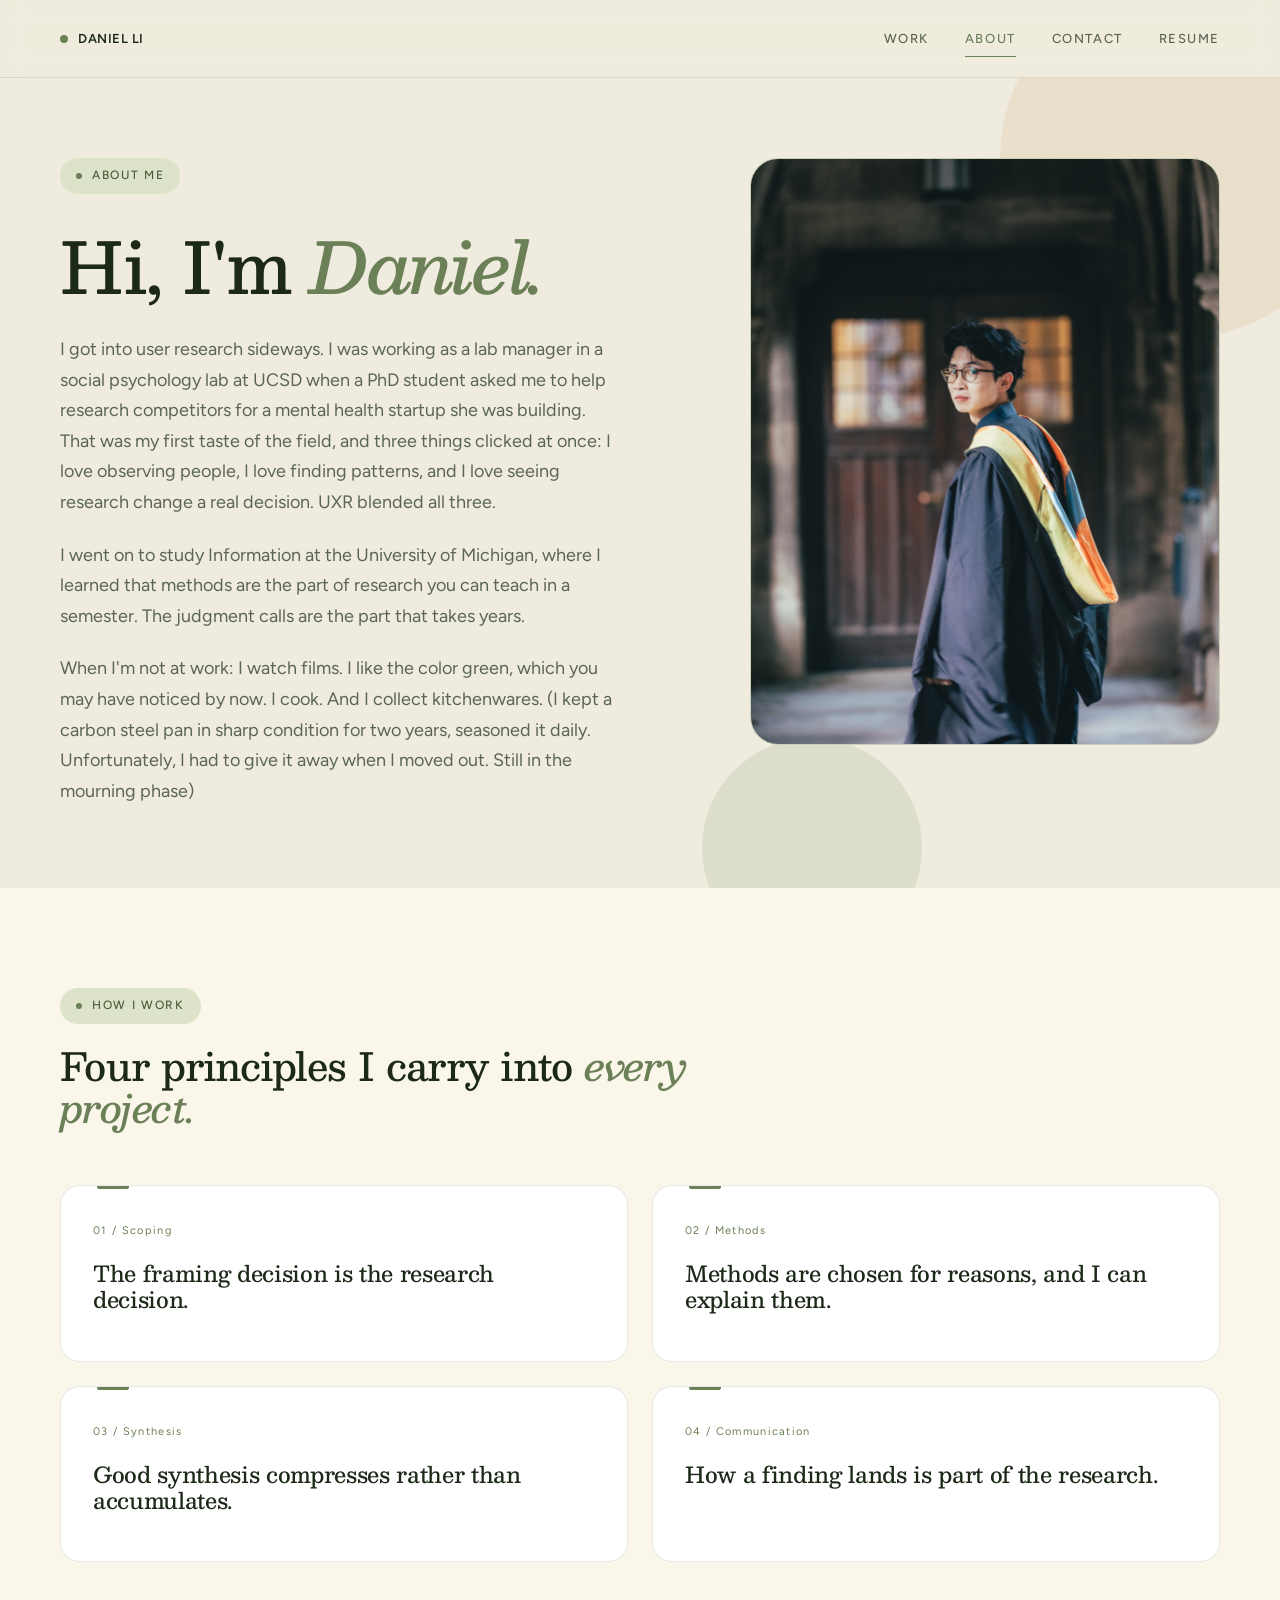
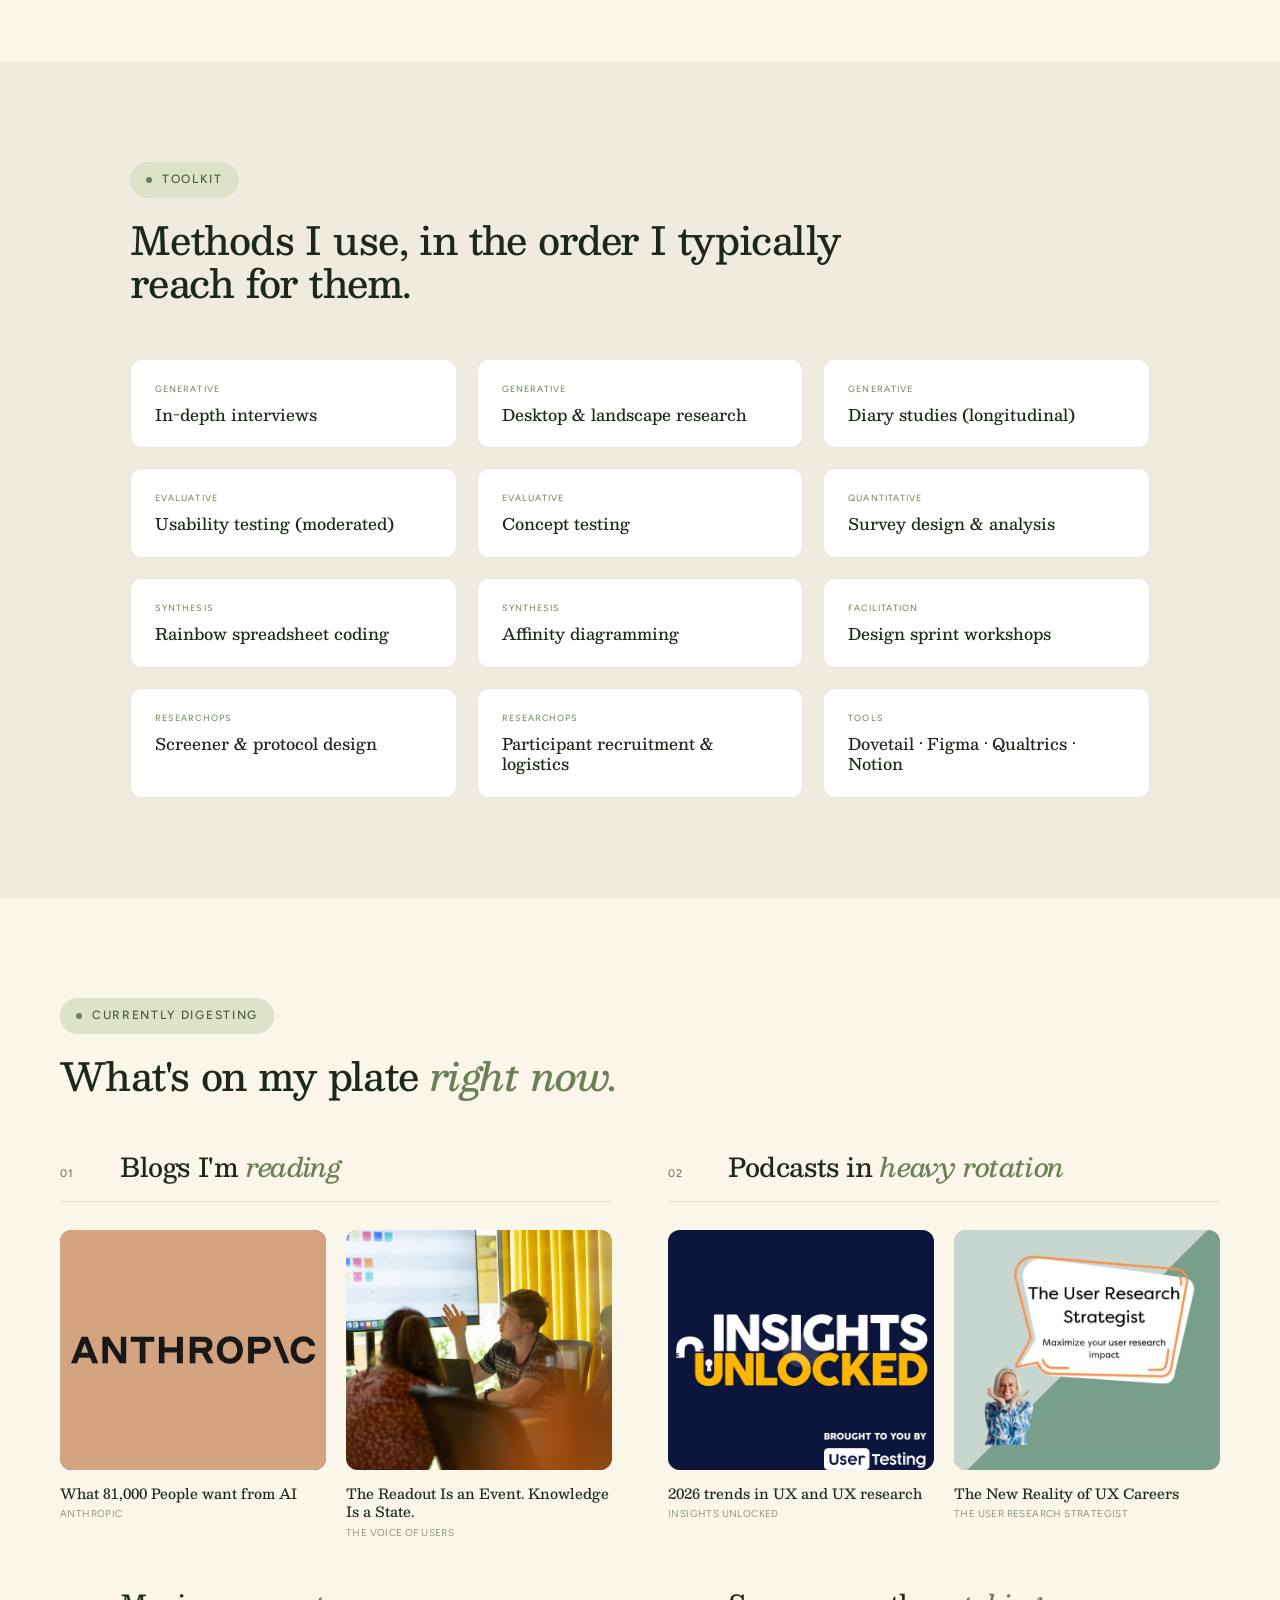
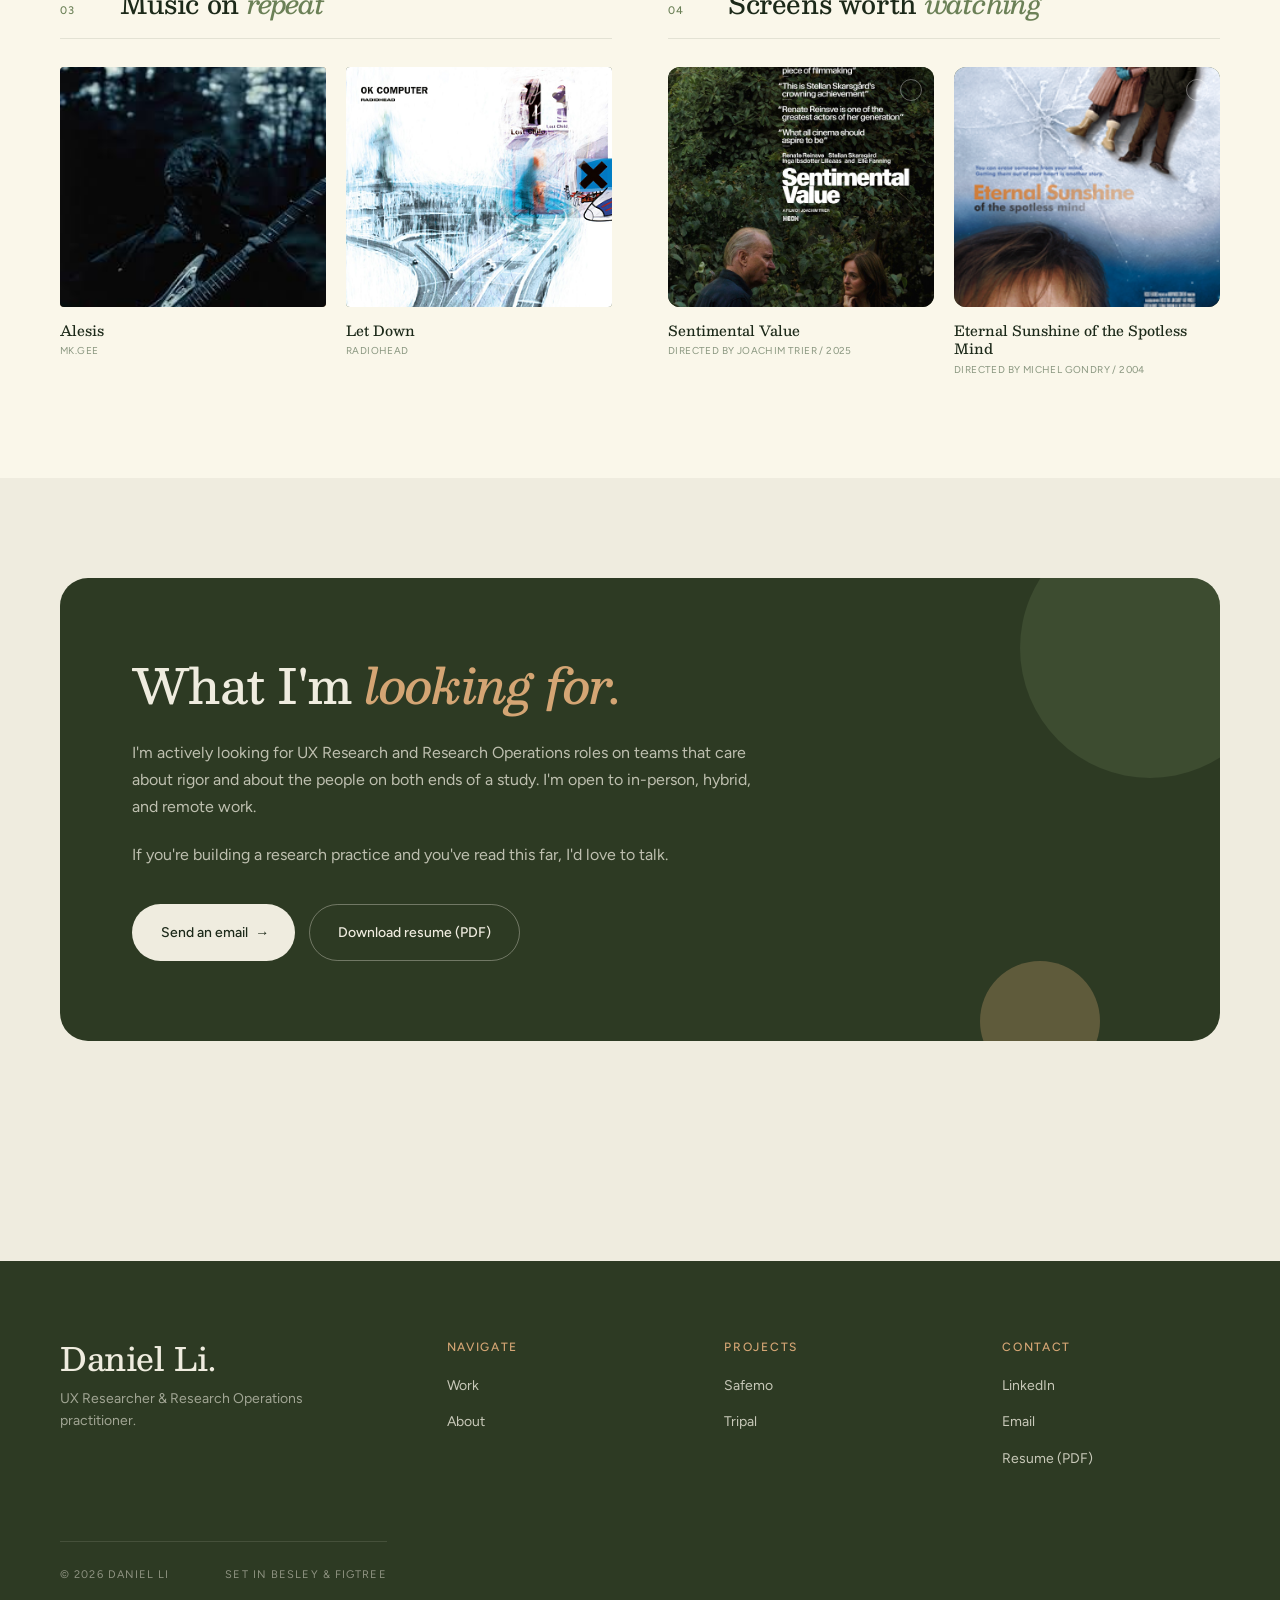
==== commit 87611331: "Add files via upload" ====
--- a/about.html
+++ b/about.html
@@ -619,7 +619,7 @@
 <!-- ============ HEADER ============ -->
 <header class="site-header">
   <nav class="nav">
-    <a href="index.html" class="nav-logo">Daniel Li — UXR</a>
+    <a href="index.html" class="nav-logo">Daniel Li</a>
     <div class="nav-links">
       <a href="index.html">Work</a>
       <a href="about.html" class="active">About</a>
--- a/fonts/fonts.css
+++ b/fonts/fonts.css
@@ -1,3 +1,4 @@
+/* Besley italic — weight 400 */
 @font-face {
   font-family: 'Besley';
   font-style: italic;
@@ -6,7 +7,6 @@
   src: url('Besley-italic-400-142138.woff2') format('woff2');
   unicode-range: U+0100-02BA, U+02BD-02C5, U+02C7-02CC, U+02CE-02D7, U+02DD-02FF, U+0304, U+0308, U+0329, U+1D00-1DBF, U+1E00-1E9F, U+1EF2-1EFF, U+2020, U+20A0-20AB, U+20AD-20C0, U+2113, U+2C60-2C7F, U+A720-A7FF;
 }
-
 @font-face {
   font-family: 'Besley';
   font-style: italic;
@@ -16,42 +16,25 @@
   unicode-range: U+0000-00FF, U+0131, U+0152-0153, U+02BB-02BC, U+02C6, U+02DA, U+02DC, U+0304, U+0308, U+0329, U+2000-206F, U+20AC, U+2122, U+2191, U+2193, U+2212, U+2215, U+FEFF, U+FFFD;
 }
 
+/* Besley italic — weights 500–700 */
 @font-face {
   font-family: 'Besley';
   font-style: italic;
-  font-weight: 500;
+  font-weight: 500 700;
   font-display: swap;
-  src: url('Besley-italic-400-142138.woff2') format('woff2');
+  src: url('Besley-italic-500-latin-ext.woff2') format('woff2');
   unicode-range: U+0100-02BA, U+02BD-02C5, U+02C7-02CC, U+02CE-02D7, U+02DD-02FF, U+0304, U+0308, U+0329, U+1D00-1DBF, U+1E00-1E9F, U+1EF2-1EFF, U+2020, U+20A0-20AB, U+20AD-20C0, U+2113, U+2C60-2C7F, U+A720-A7FF;
 }
-
 @font-face {
   font-family: 'Besley';
   font-style: italic;
-  font-weight: 500;
+  font-weight: 500 700;
   font-display: swap;
-  src: url('Besley-italic-400-149798.woff2') format('woff2');
+  src: url('Besley-italic-500-latin.woff2') format('woff2');
   unicode-range: U+0000-00FF, U+0131, U+0152-0153, U+02BB-02BC, U+02C6, U+02DA, U+02DC, U+0304, U+0308, U+0329, U+2000-206F, U+20AC, U+2122, U+2191, U+2193, U+2212, U+2215, U+FEFF, U+FFFD;
 }
 
-@font-face {
-  font-family: 'Besley';
-  font-style: italic;
-  font-weight: 600;
-  font-display: swap;
-  src: url('Besley-italic-400-142138.woff2') format('woff2');
-  unicode-range: U+0100-02BA, U+02BD-02C5, U+02C7-02CC, U+02CE-02D7, U+02DD-02FF, U+0304, U+0308, U+0329, U+1D00-1DBF, U+1E00-1E9F, U+1EF2-1EFF, U+2020, U+20A0-20AB, U+20AD-20C0, U+2113, U+2C60-2C7F, U+A720-A7FF;
-}
-
-@font-face {
-  font-family: 'Besley';
-  font-style: italic;
-  font-weight: 600;
-  font-display: swap;
-  src: url('Besley-italic-400-149798.woff2') format('woff2');
-  unicode-range: U+0000-00FF, U+0131, U+0152-0153, U+02BB-02BC, U+02C6, U+02DA, U+02DC, U+0304, U+0308, U+0329, U+2000-206F, U+20AC, U+2122, U+2191, U+2193, U+2212, U+2215, U+FEFF, U+FFFD;
-}
-
+/* Besley normal — weight 400 */
 @font-face {
   font-family: 'Besley';
   font-style: normal;
@@ -60,7 +43,6 @@
   src: url('Besley-normal-400-190374.woff2') format('woff2');
   unicode-range: U+0100-02BA, U+02BD-02C5, U+02C7-02CC, U+02CE-02D7, U+02DD-02FF, U+0304, U+0308, U+0329, U+1D00-1DBF, U+1E00-1E9F, U+1EF2-1EFF, U+2020, U+20A0-20AB, U+20AD-20C0, U+2113, U+2C60-2C7F, U+A720-A7FF;
 }
-
 @font-face {
   font-family: 'Besley';
   font-style: normal;
@@ -70,60 +52,25 @@
   unicode-range: U+0000-00FF, U+0131, U+0152-0153, U+02BB-02BC, U+02C6, U+02DA, U+02DC, U+0304, U+0308, U+0329, U+2000-206F, U+20AC, U+2122, U+2191, U+2193, U+2212, U+2215, U+FEFF, U+FFFD;
 }
 
+/* Besley normal — weights 500–700 */
 @font-face {
   font-family: 'Besley';
   font-style: normal;
-  font-weight: 500;
+  font-weight: 500 700;
   font-display: swap;
-  src: url('Besley-normal-400-190374.woff2') format('woff2');
+  src: url('Besley-normal-500-latin-ext.woff2') format('woff2');
   unicode-range: U+0100-02BA, U+02BD-02C5, U+02C7-02CC, U+02CE-02D7, U+02DD-02FF, U+0304, U+0308, U+0329, U+1D00-1DBF, U+1E00-1E9F, U+1EF2-1EFF, U+2020, U+20A0-20AB, U+20AD-20C0, U+2113, U+2C60-2C7F, U+A720-A7FF;
 }
-
 @font-face {
   font-family: 'Besley';
   font-style: normal;
-  font-weight: 500;
+  font-weight: 500 700;
   font-display: swap;
-  src: url('Besley-normal-400-126046.woff2') format('woff2');
+  src: url('Besley-normal-500-latin.woff2') format('woff2');
   unicode-range: U+0000-00FF, U+0131, U+0152-0153, U+02BB-02BC, U+02C6, U+02DA, U+02DC, U+0304, U+0308, U+0329, U+2000-206F, U+20AC, U+2122, U+2191, U+2193, U+2212, U+2215, U+FEFF, U+FFFD;
 }
 
-@font-face {
-  font-family: 'Besley';
-  font-style: normal;
-  font-weight: 600;
-  font-display: swap;
-  src: url('Besley-normal-400-190374.woff2') format('woff2');
-  unicode-range: U+0100-02BA, U+02BD-02C5, U+02C7-02CC, U+02CE-02D7, U+02DD-02FF, U+0304, U+0308, U+0329, U+1D00-1DBF, U+1E00-1E9F, U+1EF2-1EFF, U+2020, U+20A0-20AB, U+20AD-20C0, U+2113, U+2C60-2C7F, U+A720-A7FF;
-}
-
-@font-face {
-  font-family: 'Besley';
-  font-style: normal;
-  font-weight: 600;
-  font-display: swap;
-  src: url('Besley-normal-400-126046.woff2') format('woff2');
-  unicode-range: U+0000-00FF, U+0131, U+0152-0153, U+02BB-02BC, U+02C6, U+02DA, U+02DC, U+0304, U+0308, U+0329, U+2000-206F, U+20AC, U+2122, U+2191, U+2193, U+2212, U+2215, U+FEFF, U+FFFD;
-}
-
-@font-face {
-  font-family: 'Besley';
-  font-style: normal;
-  font-weight: 700;
-  font-display: swap;
-  src: url('Besley-normal-400-190374.woff2') format('woff2');
-  unicode-range: U+0100-02BA, U+02BD-02C5, U+02C7-02CC, U+02CE-02D7, U+02DD-02FF, U+0304, U+0308, U+0329, U+1D00-1DBF, U+1E00-1E9F, U+1EF2-1EFF, U+2020, U+20A0-20AB, U+20AD-20C0, U+2113, U+2C60-2C7F, U+A720-A7FF;
-}
-
-@font-face {
-  font-family: 'Besley';
-  font-style: normal;
-  font-weight: 700;
-  font-display: swap;
-  src: url('Besley-normal-400-126046.woff2') format('woff2');
-  unicode-range: U+0000-00FF, U+0131, U+0152-0153, U+02BB-02BC, U+02C6, U+02DA, U+02DC, U+0304, U+0308, U+0329, U+2000-206F, U+20AC, U+2122, U+2191, U+2193, U+2212, U+2215, U+FEFF, U+FFFD;
-}
-
+/* Figtree normal — weight 400 */
 @font-face {
   font-family: 'Figtree';
   font-style: normal;
@@ -132,7 +79,6 @@
   src: url('Figtree-normal-400-788498.woff2') format('woff2');
   unicode-range: U+0100-02BA, U+02BD-02C5, U+02C7-02CC, U+02CE-02D7, U+02DD-02FF, U+0304, U+0308, U+0329, U+1D00-1DBF, U+1E00-1E9F, U+1EF2-1EFF, U+2020, U+20A0-20AB, U+20AD-20C0, U+2113, U+2C60-2C7F, U+A720-A7FF;
 }
-
 @font-face {
   font-family: 'Figtree';
   font-style: normal;
@@ -142,57 +88,20 @@
   unicode-range: U+0000-00FF, U+0131, U+0152-0153, U+02BB-02BC, U+02C6, U+02DA, U+02DC, U+0304, U+0308, U+0329, U+2000-206F, U+20AC, U+2122, U+2191, U+2193, U+2212, U+2215, U+FEFF, U+FFFD;
 }
 
+/* Figtree normal — weights 500–700 */
 @font-face {
   font-family: 'Figtree';
   font-style: normal;
-  font-weight: 500;
+  font-weight: 500 700;
   font-display: swap;
-  src: url('Figtree-normal-400-788498.woff2') format('woff2');
+  src: url('Figtree-normal-500-latin-ext.woff2') format('woff2');
   unicode-range: U+0100-02BA, U+02BD-02C5, U+02C7-02CC, U+02CE-02D7, U+02DD-02FF, U+0304, U+0308, U+0329, U+1D00-1DBF, U+1E00-1E9F, U+1EF2-1EFF, U+2020, U+20A0-20AB, U+20AD-20C0, U+2113, U+2C60-2C7F, U+A720-A7FF;
 }
-
 @font-face {
   font-family: 'Figtree';
   font-style: normal;
-  font-weight: 500;
+  font-weight: 500 700;
   font-display: swap;
-  src: url('Figtree-normal-400-101369.woff2') format('woff2');
+  src: url('Figtree-normal-500-latin.woff2') format('woff2');
   unicode-range: U+0000-00FF, U+0131, U+0152-0153, U+02BB-02BC, U+02C6, U+02DA, U+02DC, U+0304, U+0308, U+0329, U+2000-206F, U+20AC, U+2122, U+2191, U+2193, U+2212, U+2215, U+FEFF, U+FFFD;
 }
-
-@font-face {
-  font-family: 'Figtree';
-  font-style: normal;
-  font-weight: 600;
-  font-display: swap;
-  src: url('Figtree-normal-400-788498.woff2') format('woff2');
-  unicode-range: U+0100-02BA, U+02BD-02C5, U+02C7-02CC, U+02CE-02D7, U+02DD-02FF, U+0304, U+0308, U+0329, U+1D00-1DBF, U+1E00-1E9F, U+1EF2-1EFF, U+2020, U+20A0-20AB, U+20AD-20C0, U+2113, U+2C60-2C7F, U+A720-A7FF;
-}
-
-@font-face {
-  font-family: 'Figtree';
-  font-style: normal;
-  font-weight: 600;
-  font-display: swap;
-  src: url('Figtree-normal-400-101369.woff2') format('woff2');
-  unicode-range: U+0000-00FF, U+0131, U+0152-0153, U+02BB-02BC, U+02C6, U+02DA, U+02DC, U+0304, U+0308, U+0329, U+2000-206F, U+20AC, U+2122, U+2191, U+2193, U+2212, U+2215, U+FEFF, U+FFFD;
-}
-
-@font-face {
-  font-family: 'Figtree';
-  font-style: normal;
-  font-weight: 700;
-  font-display: swap;
-  src: url('Figtree-normal-400-788498.woff2') format('woff2');
-  unicode-range: U+0100-02BA, U+02BD-02C5, U+02C7-02CC, U+02CE-02D7, U+02DD-02FF, U+0304, U+0308, U+0329, U+1D00-1DBF, U+1E00-1E9F, U+1EF2-1EFF, U+2020, U+20A0-20AB, U+20AD-20C0, U+2113, U+2C60-2C7F, U+A720-A7FF;
-}
-
-@font-face {
-  font-family: 'Figtree';
-  font-style: normal;
-  font-weight: 700;
-  font-display: swap;
-  src: url('Figtree-normal-400-101369.woff2') format('woff2');
-  unicode-range: U+0000-00FF, U+0131, U+0152-0153, U+02BB-02BC, U+02C6, U+02DA, U+02DC, U+0304, U+0308, U+0329, U+2000-206F, U+20AC, U+2122, U+2191, U+2193, U+2212, U+2215, U+FEFF, U+FFFD;
-}
-
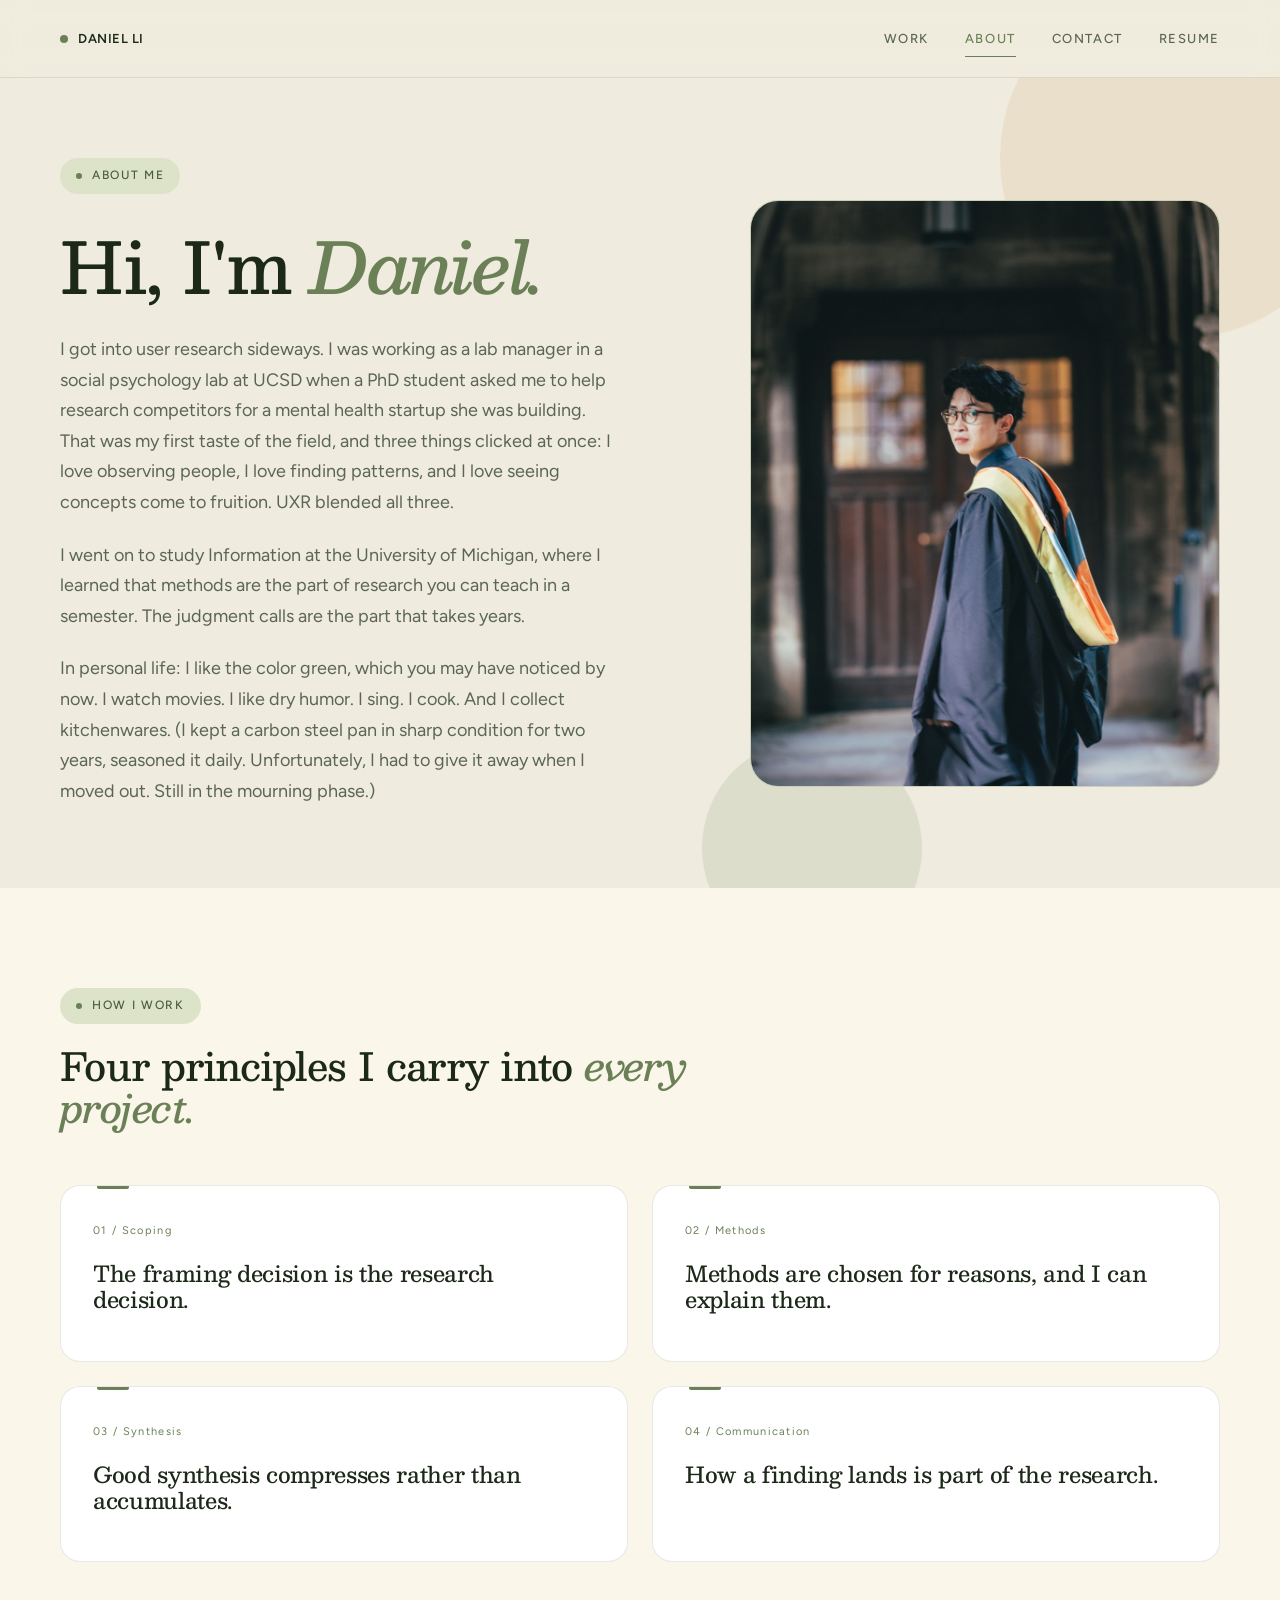
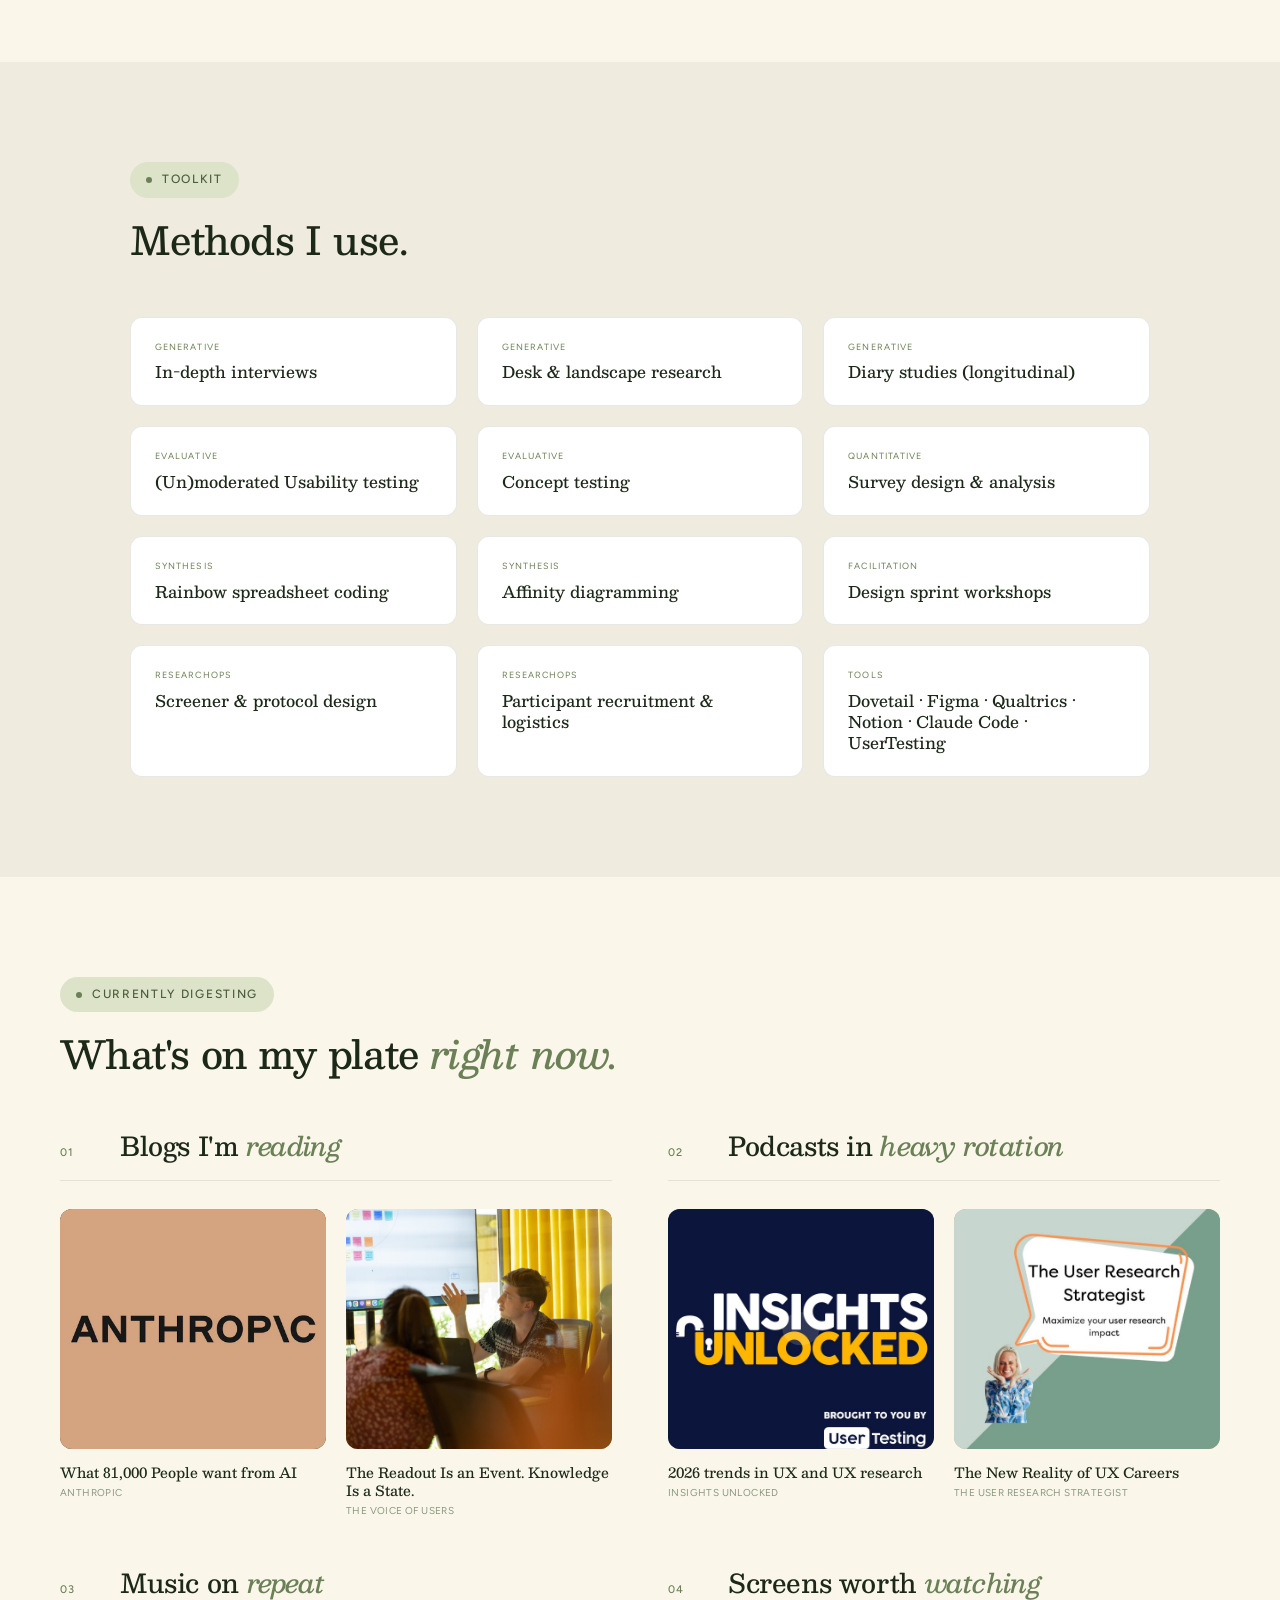
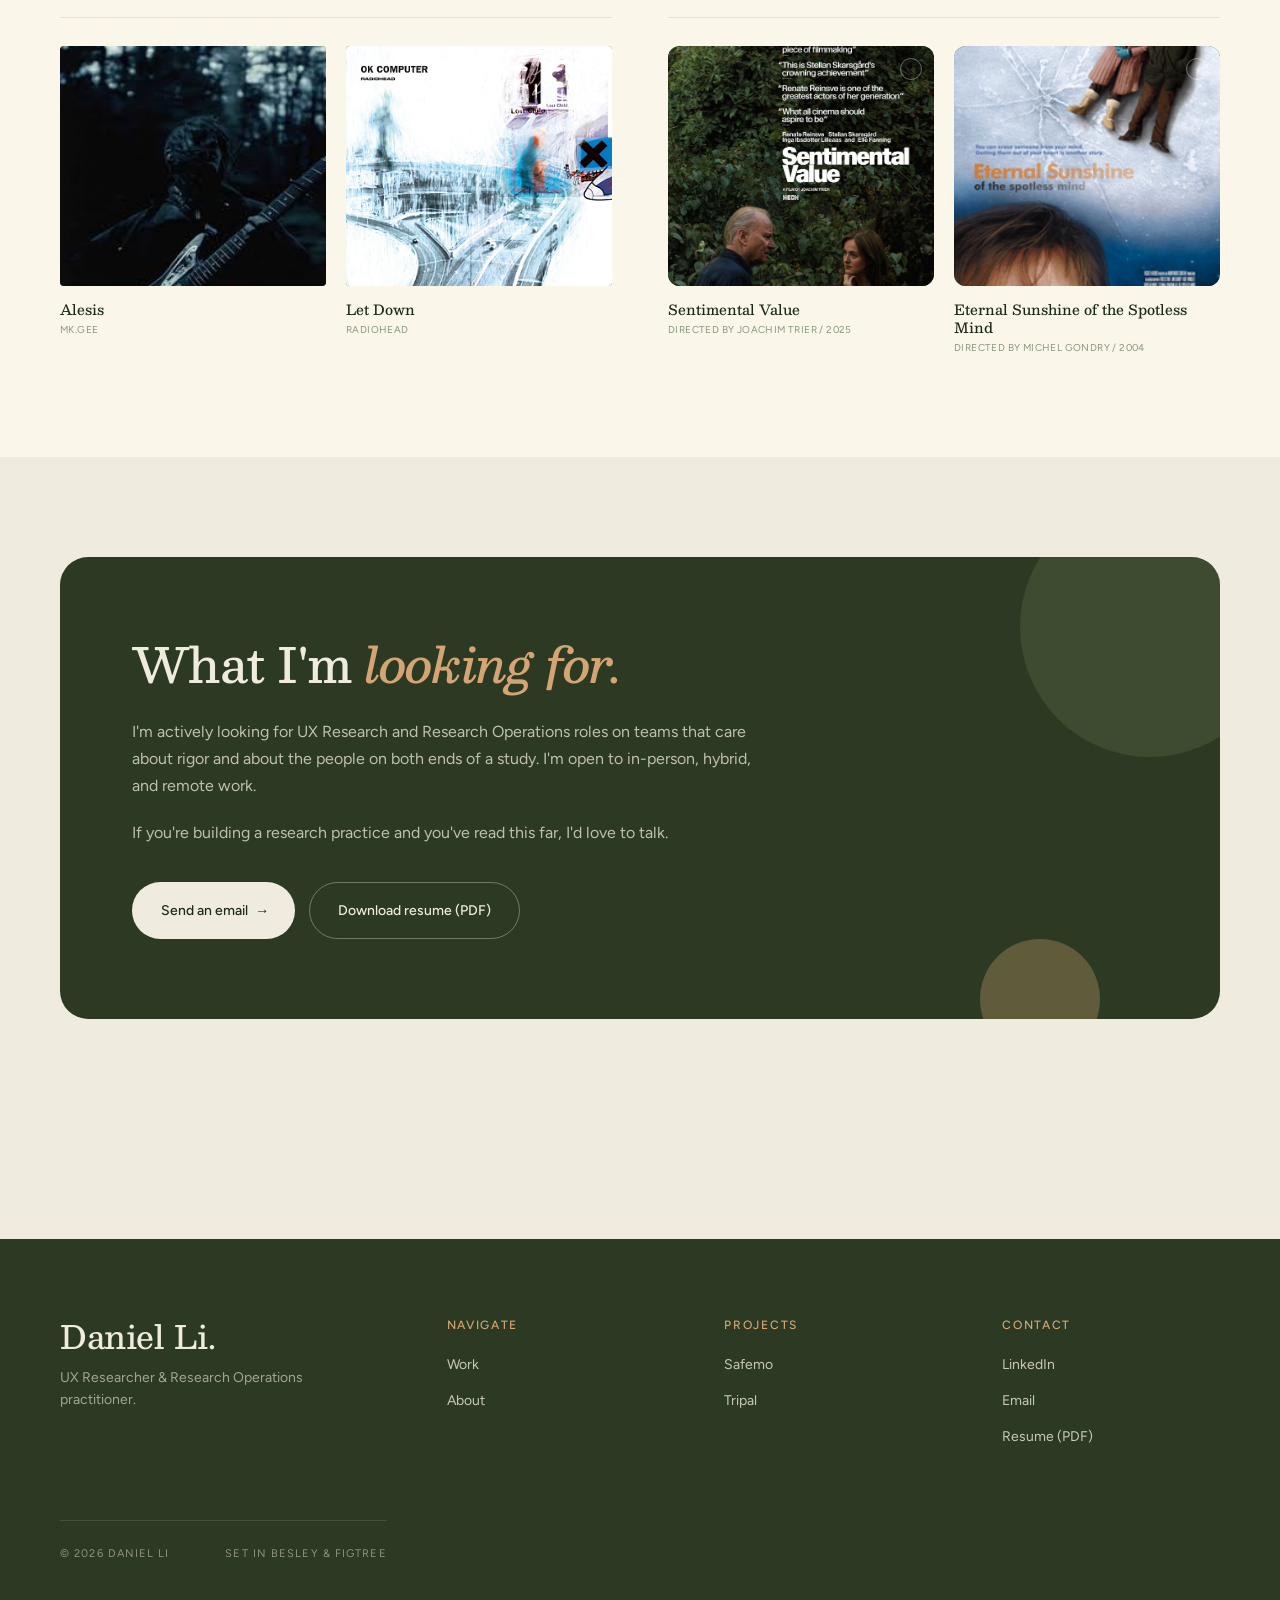
==== commit b7f71676: "Add files via upload" ====
--- a/about.html
+++ b/about.html
@@ -78,7 +78,7 @@
     display: grid;
     grid-template-columns: 1.3fr 1fr;
     gap: 80px;
-    align-items: start;
+    align-items: center;
   }
   .about-hero .text .eyebrow { margin-bottom: 36px; }
   .about-hero h1 {
@@ -640,9 +640,9 @@
     <div class="text">
       <div class="eyebrow">About me</div>
       <h1>Hi, I'm <em>Daniel.</em></h1>
-      <p class="lede">I got into user research sideways. I was working as a lab manager in a social psychology lab at UCSD when a PhD student asked me to help research competitors for a mental health startup she was building. That was my first taste of the field, and three things clicked at once: I love observing people, I love finding patterns, and I love seeing research change a real decision. UXR blended all three.</p>
+      <p class="lede">I got into user research sideways. I was working as a lab manager in a social psychology lab at UCSD when a PhD student asked me to help research competitors for a mental health startup she was building. That was my first taste of the field, and three things clicked at once: I love observing people, I love finding patterns, and I love seeing concepts come to fruition. UXR blended all three.</p>
       <p class="lede">I went on to study Information at the University of Michigan, where I learned that methods are the part of research you can teach in a semester. The judgment calls are the part that takes years.</p>
-      <p class="lede">When I'm not at work: I watch films. I like the color green, which you may have noticed by now. I cook. And I collect kitchenwares. (I kept a carbon steel pan in sharp condition for two years, seasoned it daily. Unfortunately, I had to give it away when I moved out. Still in the mourning phase) </p>
+      <p class="lede">In personal life: I like the color green, which you may have noticed by now. I watch movies. I like dry humor. I sing. I cook. And I collect kitchenwares. (I kept a carbon steel pan in sharp condition for two years, seasoned it daily. Unfortunately, I had to give it away when I moved out. Still in the mourning phase.) </p>
     </div>
     <div class="portrait-frame">
       <img src="assets/about/about-self-portrait.jpg" alt="Daniel Li">
@@ -687,7 +687,7 @@
   <div class="container">
     <div class="section-head">
       <div class="eyebrow">Toolkit</div>
-      <h2>Methods I use, in the order I typically reach for them.</h2>
+      <h2>Methods I use.</h2>
     </div>
     <div class="methods-grid">
       <div class="method-pill">
@@ -696,7 +696,7 @@
       </div>
       <div class="method-pill">
         <div class="method-label">Generative</div>
-        <div class="method-name">Desktop &amp; landscape research</div>
+        <div class="method-name">Desk &amp; landscape research</div>
       </div>
       <div class="method-pill">
         <div class="method-label">Generative</div>
@@ -704,7 +704,7 @@
       </div>
       <div class="method-pill">
         <div class="method-label">Evaluative</div>
-        <div class="method-name">Usability testing (moderated)</div>
+        <div class="method-name">(Un)moderated Usability testing</div>
       </div>
       <div class="method-pill">
         <div class="method-label">Evaluative</div>
@@ -736,7 +736,7 @@
       </div>
       <div class="method-pill">
         <div class="method-label">Tools</div>
-        <div class="method-name">Dovetail · Figma · Qualtrics · Notion</div>
+        <div class="method-name">Dovetail · Figma · Qualtrics · Notion · Claude Code · UserTesting</div>
       </div>
     </div>
   </div>
